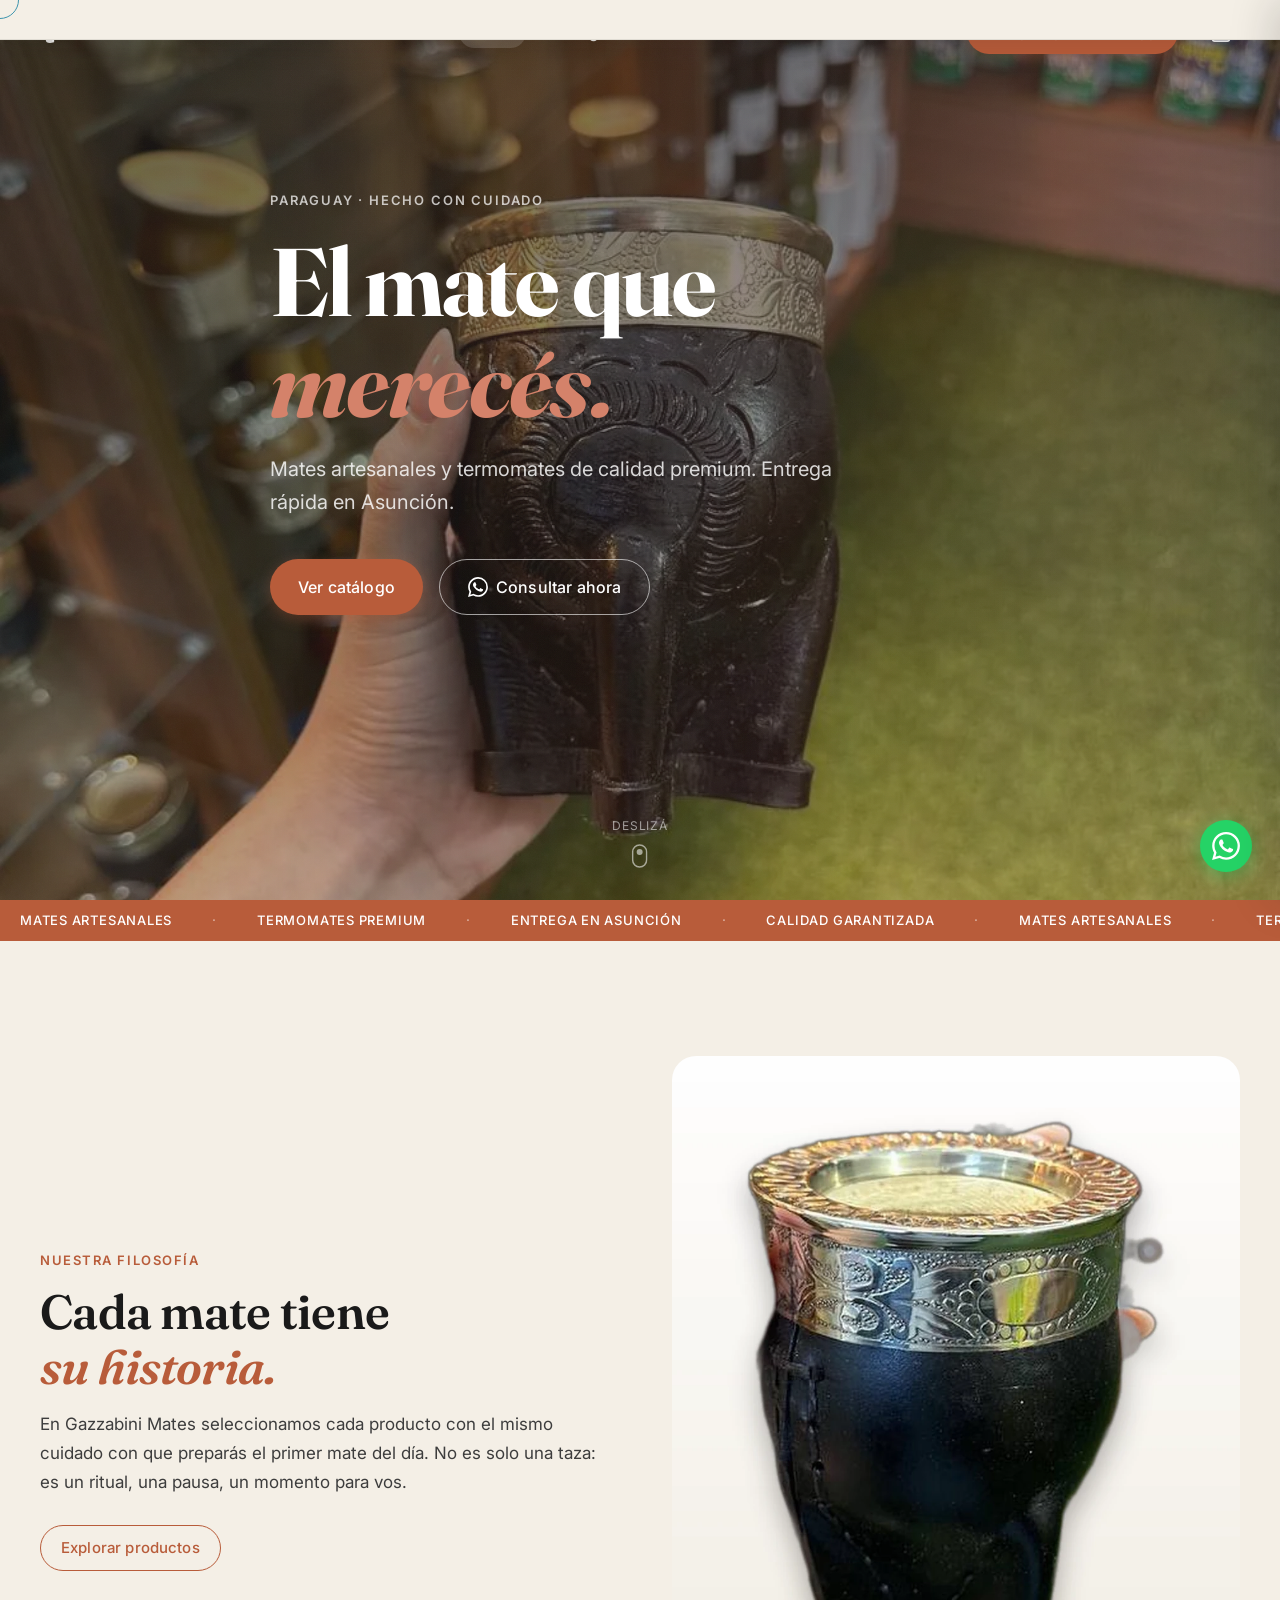
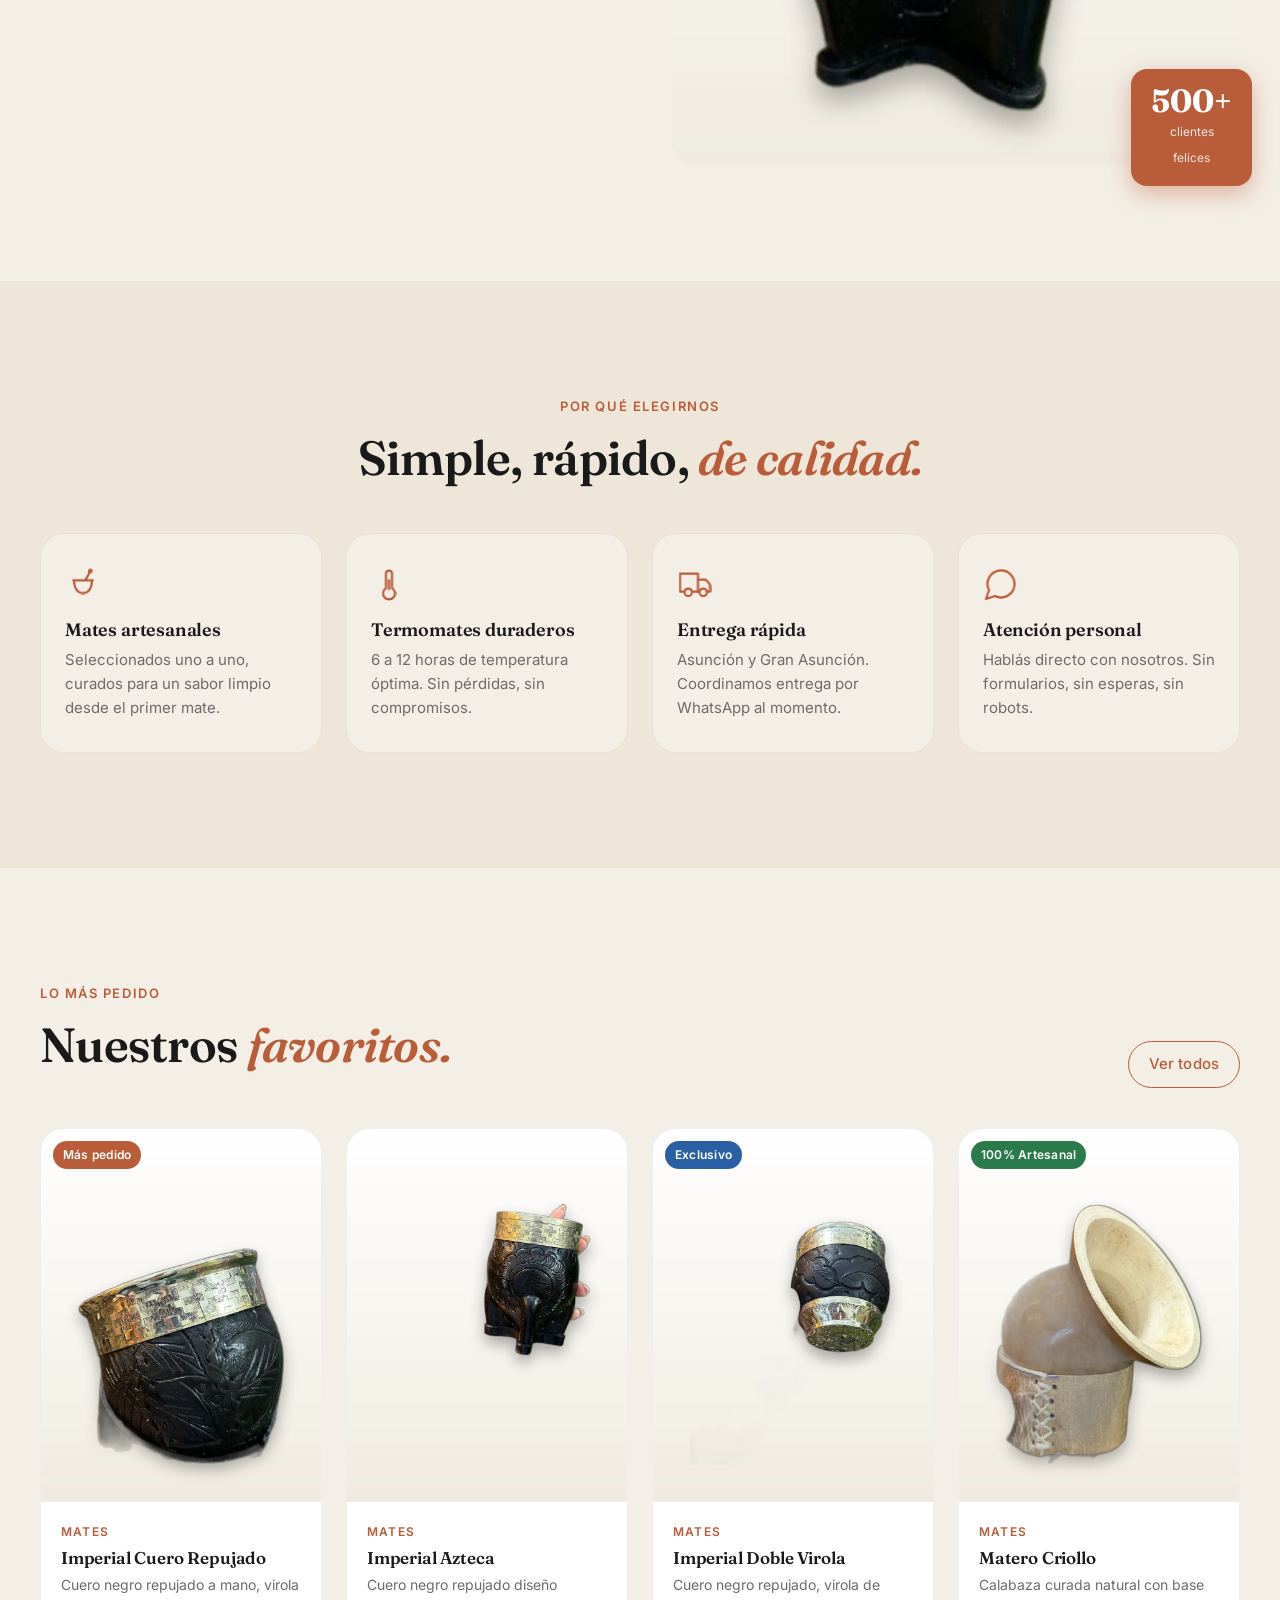
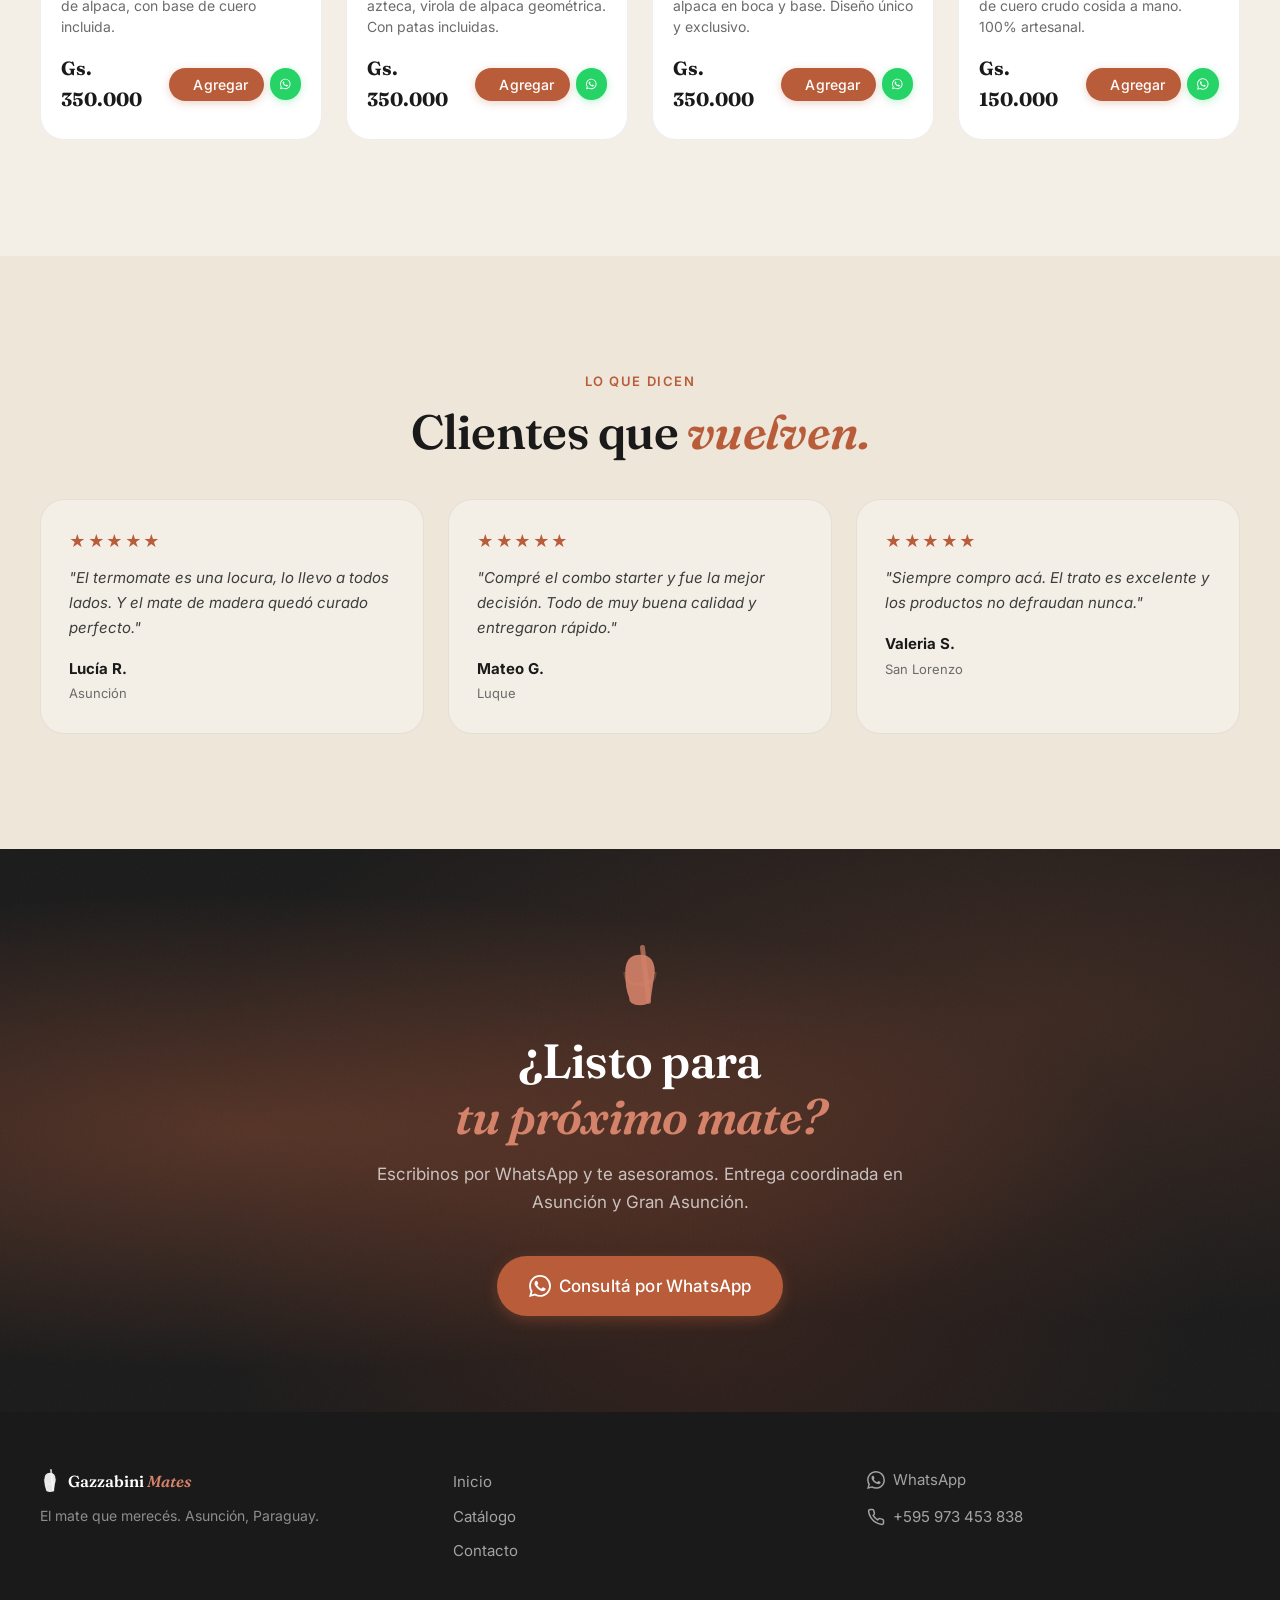
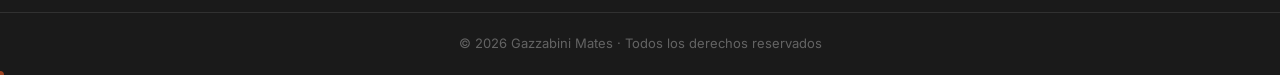
==== index.html @ a16f55c5 "fotos: producto sobre fondo limpio premium (recorte IA + estudio) Reemplaza las 22 fotos de producto" ====
<!DOCTYPE html>
<html lang="es">
<head>
  <meta charset="UTF-8" />
  <meta name="viewport" content="width=device-width, initial-scale=1.0" />
  <meta name="description" content="Gazzabini Mates — Mates artesanales y termomates premium en Paraguay. Comprá por WhatsApp con entrega rápida." />
  <title>Gazzabini Mates — El mate que merecés</title>

  <!-- Open Graph / WhatsApp / Facebook -->
  <meta property="og:type" content="website" />
  <meta property="og:url" content="https://felipegazabini24.github.io/Gazzabini-mate/" />
  <meta property="og:title" content="Gazzabini Mates — El mate que merecés" />
  <meta property="og:description" content="Mates artesanales y termomates premium en Paraguay. Comprá por WhatsApp con entrega rápida en Asunción." />
  <meta property="og:image" content="https://felipegazabini24.github.io/Gazzabini-mate/assets/img/hero.webp" />
  <meta property="og:locale" content="es_PY" />
  <meta property="og:site_name" content="Gazzabini Mates" />
  <!-- Twitter Card -->
  <meta name="twitter:card" content="summary_large_image" />
  <meta name="twitter:title" content="Gazzabini Mates — El mate que merecés" />
  <meta name="twitter:description" content="Mates artesanales y termomates premium en Paraguay." />
  <meta name="twitter:image" content="https://felipegazabini24.github.io/Gazzabini-mate/assets/img/hero.webp" />
  <!-- Canonical -->
  <link rel="canonical" href="https://felipegazabini24.github.io/Gazzabini-mate/" />

  <link rel="preconnect" href="https://fonts.googleapis.com" />
  <link rel="preconnect" href="https://fonts.gstatic.com" crossorigin />
  <link rel="stylesheet" href="https://fonts.googleapis.com/css2?family=Fraunces:ital,opsz,wght@0,9..144,300..700;1,9..144,300..700&family=Inter:wght@300;400;500;600&display=swap" />

  <link rel="preload" as="image" href="assets/img/hero.webp" fetchpriority="high" />
  <link rel="stylesheet" href="styles.css?v=20260605f" />
  <link rel="icon" href="data:image/svg+xml,<svg xmlns='http://www.w3.org/2000/svg' viewBox='0 0 100 100'><rect width='100' height='100' rx='22' fill='%231a1a1a'/><path d='M18 54 Q18 20 50 20 Q82 20 82 54 L76 84 Q76 93 50 93 Q24 93 24 84 Q18 74 18 54 Z' fill='%23b85c3a'/><path d='M18 54 Q18 70 50 70 Q82 70 82 54' fill='none' stroke='%23c97050' stroke-width='4' opacity='.6'/><line x1='55' y1='8' x2='62' y2='86' stroke='%23f4efe6' stroke-width='6' stroke-linecap='round'/></svg>" />

  <script type="application/ld+json">
  {
    "@context": "https://schema.org",
    "@type": "Store",
    "name": "Gazzabini Mates",
    "description": "Mates artesanales y termomates premium en Paraguay. Venta por WhatsApp con entrega en Asunción y Gran Asunción.",
    "url": "https://felipegazabini24.github.io/Gazzabini-mate/",
    "image": "https://felipegazabini24.github.io/Gazzabini-mate/assets/img/hero.webp",
    "telephone": "+595973453838",
    "address": {
      "@type": "PostalAddress",
      "addressLocality": "Asunción",
      "addressCountry": "PY"
    },
    "contactPoint": {
      "@type": "ContactPoint",
      "telephone": "+595973453838",
      "contactType": "customer service",
      "availableLanguage": "Spanish"
    }
  }
  </script>
</head>
<body>

  <!-- Skip link -->
  <a class="skip-link" href="#main">Ir al contenido</a>

  <!-- NAV -->
  <nav class="nav" id="nav" aria-label="Navegación principal">
    <div class="nav-inner container">
      <a class="nav-logo" href="index.html" aria-label="Inicio Gazzabini Mates">
        <svg class="nav-logo-icon" width="18" height="22" viewBox="0 0 20 26" xmlns="http://www.w3.org/2000/svg" aria-hidden="true"><path d="M4 11 Q4 4 10 4 Q16 4 16 11 L14.5 21 Q14.5 24.5 10 24.5 Q5.5 24.5 5.5 21 Q4 18 4 11 Z" fill="currentColor" opacity=".9"/><path d="M4 11 Q4 16 10 16 Q16 16 16 11" fill="none" stroke="currentColor" stroke-width="1.5" opacity=".3"/><line x1="11" y1="1" x2="13.5" y2="23" stroke="currentColor" stroke-width="2" stroke-linecap="round" opacity=".7"/></svg>
        <span class="nav-logo-text">Gazzabini <em>Mates</em></span>
      </a>
      <ul class="nav-links" role="list">
        <li><a href="index.html" class="nav-link is-active">Inicio</a></li>
        <li><a href="catalogo.html" class="nav-link">Catálogo</a></li>
        <li><a href="contacto.html" class="nav-link">Contacto</a></li>
      </ul>
      <a class="btn btn-primary nav-cta" href="https://wa.me/595973453838?text=Hola%21+Vi+la+web+de+Gazzabini+Mates+y+me+interesa+%F0%9F%A7%89" target="_blank" rel="noopener">
        Comprar por WhatsApp
      </a>
      <button class="nav-cart" id="nav-cart" aria-label="Ver carrito (0 items)">
        <svg width="22" height="22" viewBox="0 0 24 24" fill="none" stroke="currentColor" stroke-width="2" aria-hidden="true"><path d="M6 2L3 6v14a2 2 0 002 2h14a2 2 0 002-2V6l-3-4z"/><line x1="3" y1="6" x2="21" y2="6"/><path d="M16 10a4 4 0 01-8 0"/></svg>
        <span class="nav-cart-badge" aria-hidden="true"></span>
      </button>
      <button class="nav-burger" aria-label="Menú" aria-expanded="false" aria-controls="nav-mobile">
        <span></span><span></span><span></span>
      </button>
    </div>
    <div class="nav-mobile" id="nav-mobile" aria-hidden="true">
      <ul role="list">
        <li><a href="index.html">Inicio</a></li>
        <li><a href="catalogo.html">Catálogo</a></li>
        <li><a href="https://wa.me/595973453838?text=Hola%21+Vi+la+web+de+Gazzabini+Mates" target="_blank" rel="noopener" class="btn btn-primary">Comprar por WhatsApp</a></li>
        <li><a href="contacto.html">Contacto</a></li>
      </ul>
    </div>
  </nav>

  <main id="main">

    <!-- HERO -->
    <section class="hero" aria-label="Bienvenida">
      <div class="hero-bg">
        <img src="assets/img/hero.webp" alt="Mate artesanal Gazzabini" fetchpriority="high" loading="eager" onerror="this.style.display='none'" />
        <div class="hero-bg-fill"></div>
      </div>
      <div class="hero-grain"></div>
      <div class="hero-mesh"></div>
      <div class="hero-inner container">
        <p class="hero-kicker reveal">Paraguay · Hecho con cuidado</p>
        <h1 class="hero-title" data-split="words">
          El mate que<br /><em>merecés.</em>
        </h1>
        <p class="hero-sub reveal">Mates artesanales y termomates de calidad premium. Entrega rápida en Asunción.</p>
        <div class="hero-actions reveal">
          <a class="btn btn-primary btn-lg" href="catalogo.html">Ver catálogo</a>
          <a class="btn btn-ghost btn-lg" href="https://wa.me/595973453838?text=Hola%21+Vi+la+web+de+Gazzabini+Mates+y+me+interesa+%F0%9F%A7%89" target="_blank" rel="noopener">
            <svg width="20" height="20" viewBox="0 0 24 24" fill="currentColor" aria-hidden="true"><path d="M17.472 14.382c-.297-.149-1.758-.867-2.03-.967-.273-.099-.471-.148-.67.15-.197.297-.767.966-.94 1.164-.173.199-.347.223-.644.075-.297-.15-1.255-.463-2.39-1.475-.883-.788-1.48-1.761-1.653-2.059-.173-.297-.018-.458.13-.606.134-.133.298-.347.446-.52.149-.174.198-.298.298-.497.099-.198.05-.371-.025-.52-.075-.149-.669-1.612-.916-2.207-.242-.579-.487-.5-.669-.51-.173-.008-.371-.01-.57-.01-.198 0-.52.074-.792.372-.272.297-1.04 1.016-1.04 2.479 0 1.462 1.065 2.875 1.213 3.074.149.198 2.096 3.2 5.077 4.487.709.306 1.262.489 1.694.625.712.227 1.36.195 1.871.118.571-.085 1.758-.719 2.006-1.413.248-.694.248-1.289.173-1.413-.074-.124-.272-.198-.57-.347m-5.421 7.403h-.004a9.87 9.87 0 01-5.031-1.378l-.361-.214-3.741.982.998-3.648-.235-.374a9.86 9.86 0 01-1.51-5.26c.001-5.45 4.436-9.884 9.888-9.884 2.64 0 5.122 1.03 6.988 2.898a9.825 9.825 0 012.893 6.994c-.003 5.45-4.437 9.884-9.885 9.884m8.413-18.297A11.815 11.815 0 0012.05 0C5.495 0 .16 5.335.157 11.892c0 2.096.547 4.142 1.588 5.945L.057 24l6.305-1.654a11.882 11.882 0 005.683 1.448h.005c6.554 0 11.89-5.335 11.893-11.893a11.821 11.821 0 00-3.48-8.413Z"/></svg>
            Consultar ahora
          </a>
        </div>
      </div>
      <div class="hero-scroll-hint" aria-hidden="true">
        <span>Deslizá</span>
        <svg width="16" height="24" viewBox="0 0 16 24" fill="none"><rect x="1" y="1" width="14" height="22" rx="7" stroke="currentColor" stroke-width="1.5"/><circle class="scroll-dot" cx="8" cy="8" r="3" fill="currentColor"/></svg>
      </div>
    </section>

    <!-- MARQUEE -->
    <div class="marquee-strip" aria-hidden="true">
      <div class="marquee-track">
        <span>Mates artesanales</span><span class="dot-sep">·</span>
        <span>Termomates premium</span><span class="dot-sep">·</span>
        <span>Entrega en Asunción</span><span class="dot-sep">·</span>
        <span>Calidad garantizada</span><span class="dot-sep">·</span>
        <span>Mates artesanales</span><span class="dot-sep">·</span>
        <span>Termomates premium</span><span class="dot-sep">·</span>
        <span>Entrega en Asunción</span><span class="dot-sep">·</span>
        <span>Calidad garantizada</span><span class="dot-sep">·</span>
        <span>Mates artesanales</span><span class="dot-sep">·</span>
        <span>Termomates premium</span><span class="dot-sep">·</span>
        <span>Entrega en Asunción</span><span class="dot-sep">·</span>
        <span>Calidad garantizada</span><span class="dot-sep">·</span>
      </div>
    </div>

    <!-- INTRO -->
    <section class="section-intro container reveal-section">
      <div class="intro-grid">
        <div class="intro-text">
          <p class="section-eyebrow reveal">Nuestra filosofía</p>
          <h2 class="section-title reveal">Cada mate tiene<br /><em>su historia.</em></h2>
          <p class="section-body reveal">En Gazzabini Mates seleccionamos cada producto con el mismo cuidado con que preparás el primer mate del día. No es solo una taza: es un ritual, una pausa, un momento para vos.</p>
          <a class="btn btn-outline reveal" href="catalogo.html">Explorar productos</a>
        </div>
        <div class="intro-visual reveal">
          <div class="intro-img-wrap">
            <img src="assets/img/mate-2.webp?v=p1" alt="Mate calabaza artesanal" loading="lazy" decoding="async" onerror="this.parentElement.classList.add('img-placeholder')" />
          </div>
          <div class="intro-badge">
            <span class="badge-num" data-count-to="500">500+</span>
            <span class="badge-label">clientes<br/>felices</span>
          </div>
        </div>
      </div>
    </section>

    <!-- FEATURES -->
    <section class="section-features" aria-label="Por qué elegirnos">
      <div class="container">
        <p class="section-eyebrow text-center reveal">Por qué elegirnos</p>
        <h2 class="section-title text-center reveal">Simple, rápido, <em>de calidad.</em></h2>
        <div class="features-grid" data-features>
          <div class="feature-card reveal" data-tilt>
            <span class="feature-icon"><svg viewBox="0 0 24 24" fill="none" stroke="currentColor" stroke-width="1.5" stroke-linecap="round" stroke-linejoin="round" aria-hidden="true"><path d="M5.5 9.5h13"/><path d="M6 9.5c0 4.5 1.8 8.5 6 8.5s6-4 6-8.5"/><path d="M13.5 9.5 16.6 4"/><circle cx="16.9" cy="3.4" r=".9"/></svg></span>
            <h3>Mates artesanales</h3>
            <p>Seleccionados uno a uno, curados para un sabor limpio desde el primer mate.</p>
          </div>
          <div class="feature-card reveal" data-tilt>
            <span class="feature-icon"><svg viewBox="0 0 24 24" fill="none" stroke="currentColor" stroke-width="1.5" stroke-linecap="round" stroke-linejoin="round" aria-hidden="true"><path d="M14 14.76V5a2 2 0 1 0-4 0v9.76a4 4 0 1 0 4 0z"/><path d="M12 9.5v6"/></svg></span>
            <h3>Termomates duraderos</h3>
            <p>6 a 12 horas de temperatura óptima. Sin pérdidas, sin compromisos.</p>
          </div>
          <div class="feature-card reveal" data-tilt>
            <span class="feature-icon"><svg viewBox="0 0 24 24" fill="none" stroke="currentColor" stroke-width="1.5" stroke-linecap="round" stroke-linejoin="round" aria-hidden="true"><path d="M10 17h4V5H2v12h3"/><path d="M20 17h2v-3.34a4 4 0 0 0-1.17-2.83L19 9h-5"/><path d="M14 17h1"/><circle cx="7.5" cy="17.5" r="2.5"/><circle cx="17.5" cy="17.5" r="2.5"/></svg></span>
            <h3>Entrega rápida</h3>
            <p>Asunción y Gran Asunción. Coordinamos entrega por WhatsApp al momento.</p>
          </div>
          <div class="feature-card reveal" data-tilt>
            <span class="feature-icon"><svg viewBox="0 0 24 24" fill="none" stroke="currentColor" stroke-width="1.5" stroke-linecap="round" stroke-linejoin="round" aria-hidden="true"><path d="M7.9 20A9 9 0 1 0 4 16.1L2 22Z"/></svg></span>
            <h3>Atención personal</h3>
            <p>Hablás directo con nosotros. Sin formularios, sin esperas, sin robots.</p>
          </div>
        </div>
      </div>
    </section>

    <!-- PRODUCTOS DESTACADOS -->
    <section class="section-products container" aria-label="Productos destacados">
      <div class="products-header">
        <div>
          <p class="section-eyebrow reveal">Lo más pedido</p>
          <h2 class="section-title reveal">Nuestros <em>favoritos.</em></h2>
        </div>
        <a class="btn btn-outline reveal" href="catalogo.html">Ver todos</a>
      </div>
      <div class="products-grid" data-products-home>
        <article class="product-card reveal" data-tilt>
          <div class="product-img-wrap">
            <img src="assets/img/mate-3.webp?v=p1" alt="Imperial Cuero Repujado" loading="lazy" decoding="async" onerror="this.parentElement.classList.add('img-placeholder')" />
            <span class="product-badge">Más pedido</span>
          </div>
          <div class="product-info">
            <span class="product-cat">Mates</span>
            <h3>Imperial Cuero Repujado</h3>
            <p>Cuero negro repujado a mano, virola de alpaca, con base de cuero incluida.</p>
            <div class="product-foot">
              <strong class="product-price">Gs. 350.000</strong>
              <a class="btn btn-whatsapp" href="https://wa.me/595973453838?text=%C2%A1Hola+Gazzabini+Mates%21+%F0%9F%A7%89+Me+encant%C3%B3+el+Imperial+Cuero+Repujado+que+vi+en+la+web.+%C2%BFEst%C3%A1+disponible%3F+Quiero+coordinar+mi+pedido+%F0%9F%98%8A" target="_blank" rel="noopener" aria-label="Comprar Imperial Cuero Repujado por WhatsApp">
                <svg width="16" height="16" viewBox="0 0 24 24" fill="currentColor" aria-hidden="true"><path d="M17.472 14.382c-.297-.149-1.758-.867-2.03-.967-.273-.099-.471-.148-.67.15-.197.297-.767.966-.94 1.164-.173.199-.347.223-.644.075-.297-.15-1.255-.463-2.39-1.475-.883-.788-1.48-1.761-1.653-2.059-.173-.297-.018-.458.13-.606.134-.133.298-.347.446-.52.149-.174.198-.298.298-.497.099-.198.05-.371-.025-.52-.075-.149-.669-1.612-.916-2.207-.242-.579-.487-.5-.669-.51-.173-.008-.371-.01-.57-.01-.198 0-.52.074-.792.372-.272.297-1.04 1.016-1.04 2.479 0 1.462 1.065 2.875 1.213 3.074.149.198 2.096 3.2 5.077 4.487.709.306 1.262.489 1.694.625.712.227 1.36.195 1.871.118.571-.085 1.758-.719 2.006-1.413.248-.694.248-1.289.173-1.413-.074-.124-.272-.198-.57-.347m-5.421 7.403h-.004a9.87 9.87 0 01-5.031-1.378l-.361-.214-3.741.982.998-3.648-.235-.374a9.86 9.86 0 01-1.51-5.26c.001-5.45 4.436-9.884 9.888-9.884 2.64 0 5.122 1.03 6.988 2.898a9.825 9.825 0 012.893 6.994c-.003 5.45-4.437 9.884-9.885 9.884m8.413-18.297A11.815 11.815 0 0012.05 0C5.495 0 .16 5.335.157 11.892c0 2.096.547 4.142 1.588 5.945L.057 24l6.305-1.654a11.882 11.882 0 005.683 1.448h.005c6.554 0 11.89-5.335 11.893-11.893a11.821 11.821 0 00-3.48-8.413Z"/></svg>
                Pedir
              </a>
            </div>
          </div>
        </article>
        <article class="product-card reveal" data-tilt>
          <div class="product-img-wrap">
            <img src="assets/img/photo_1_2026-05-29_23-48-17.webp?v=p1" alt="Imperial Azteca" loading="lazy" decoding="async" onerror="this.parentElement.classList.add('img-placeholder')" />
          </div>
          <div class="product-info">
            <span class="product-cat">Mates</span>
            <h3>Imperial Azteca</h3>
            <p>Cuero negro repujado diseño azteca, virola de alpaca geométrica. Con patas incluidas.</p>
            <div class="product-foot">
              <strong class="product-price">Gs. 350.000</strong>
              <a class="btn btn-whatsapp" href="https://wa.me/595973453838?text=%C2%A1Hola+Gazzabini+Mates%21+%F0%9F%A7%89+Me+encant%C3%B3+el+Imperial+Azteca+que+vi+en+la+web.+%C2%BFEst%C3%A1+disponible%3F+Quiero+coordinar+mi+pedido+%F0%9F%98%8A" target="_blank" rel="noopener" aria-label="Comprar Imperial Azteca por WhatsApp">
                <svg width="16" height="16" viewBox="0 0 24 24" fill="currentColor" aria-hidden="true"><path d="M17.472 14.382c-.297-.149-1.758-.867-2.03-.967-.273-.099-.471-.148-.67.15-.197.297-.767.966-.94 1.164-.173.199-.347.223-.644.075-.297-.15-1.255-.463-2.39-1.475-.883-.788-1.48-1.761-1.653-2.059-.173-.297-.018-.458.13-.606.134-.133.298-.347.446-.52.149-.174.198-.298.298-.497.099-.198.05-.371-.025-.52-.075-.149-.669-1.612-.916-2.207-.242-.579-.487-.5-.669-.51-.173-.008-.371-.01-.57-.01-.198 0-.52.074-.792.372-.272.297-1.04 1.016-1.04 2.479 0 1.462 1.065 2.875 1.213 3.074.149.198 2.096 3.2 5.077 4.487.709.306 1.262.489 1.694.625.712.227 1.36.195 1.871.118.571-.085 1.758-.719 2.006-1.413.248-.694.248-1.289.173-1.413-.074-.124-.272-.198-.57-.347m-5.421 7.403h-.004a9.87 9.87 0 01-5.031-1.378l-.361-.214-3.741.982.998-3.648-.235-.374a9.86 9.86 0 01-1.51-5.26c.001-5.45 4.436-9.884 9.888-9.884 2.64 0 5.122 1.03 6.988 2.898a9.825 9.825 0 012.893 6.994c-.003 5.45-4.437 9.884-9.885 9.884m8.413-18.297A11.815 11.815 0 0012.05 0C5.495 0 .16 5.335.157 11.892c0 2.096.547 4.142 1.588 5.945L.057 24l6.305-1.654a11.882 11.882 0 005.683 1.448h.005c6.554 0 11.89-5.335 11.893-11.893a11.821 11.821 0 00-3.48-8.413Z"/></svg>
                Pedir
              </a>
            </div>
          </div>
        </article>
        <article class="product-card reveal" data-tilt>
          <div class="product-img-wrap">
            <img src="assets/img/photo_16_2026-05-29_23-48-17.webp?v=p1" alt="Imperial Doble Virola" loading="lazy" decoding="async" onerror="this.parentElement.classList.add('img-placeholder')" />
            <span class="product-badge product-badge--blue">Exclusivo</span>
          </div>
          <div class="product-info">
            <span class="product-cat">Mates</span>
            <h3>Imperial Doble Virola</h3>
            <p>Cuero negro repujado, virola de alpaca en boca y base. Diseño único y exclusivo.</p>
            <div class="product-foot">
              <strong class="product-price">Gs. 350.000</strong>
              <a class="btn btn-whatsapp" href="https://wa.me/595973453838?text=%C2%A1Hola+Gazzabini+Mates%21+%F0%9F%A7%89+Me+encant%C3%B3+el+Imperial+Doble+Virola+que+vi+en+la+web.+%C2%BFEst%C3%A1+disponible%3F+Quiero+coordinar+mi+pedido+%F0%9F%98%8A" target="_blank" rel="noopener" aria-label="Comprar Imperial Doble Virola por WhatsApp">
                <svg width="16" height="16" viewBox="0 0 24 24" fill="currentColor" aria-hidden="true"><path d="M17.472 14.382c-.297-.149-1.758-.867-2.03-.967-.273-.099-.471-.148-.67.15-.197.297-.767.966-.94 1.164-.173.199-.347.223-.644.075-.297-.15-1.255-.463-2.39-1.475-.883-.788-1.48-1.761-1.653-2.059-.173-.297-.018-.458.13-.606.134-.133.298-.347.446-.52.149-.174.198-.298.298-.497.099-.198.05-.371-.025-.52-.075-.149-.669-1.612-.916-2.207-.242-.579-.487-.5-.669-.51-.173-.008-.371-.01-.57-.01-.198 0-.52.074-.792.372-.272.297-1.04 1.016-1.04 2.479 0 1.462 1.065 2.875 1.213 3.074.149.198 2.096 3.2 5.077 4.487.709.306 1.262.489 1.694.625.712.227 1.36.195 1.871.118.571-.085 1.758-.719 2.006-1.413.248-.694.248-1.289.173-1.413-.074-.124-.272-.198-.57-.347m-5.421 7.403h-.004a9.87 9.87 0 01-5.031-1.378l-.361-.214-3.741.982.998-3.648-.235-.374a9.86 9.86 0 01-1.51-5.26c.001-5.45 4.436-9.884 9.888-9.884 2.64 0 5.122 1.03 6.988 2.898a9.825 9.825 0 012.893 6.994c-.003 5.45-4.437 9.884-9.885 9.884m8.413-18.297A11.815 11.815 0 0012.05 0C5.495 0 .16 5.335.157 11.892c0 2.096.547 4.142 1.588 5.945L.057 24l6.305-1.654a11.882 11.882 0 005.683 1.448h.005c6.554 0 11.89-5.335 11.893-11.893a11.821 11.821 0 00-3.48-8.413Z"/></svg>
                Pedir
              </a>
            </div>
          </div>
        </article>
        <article class="product-card reveal" data-tilt>
          <div class="product-img-wrap">
            <img src="assets/img/photo_27_2026-05-29_23-48-17.webp?v=p1" alt="Matero Criollo" loading="lazy" decoding="async" onerror="this.parentElement.classList.add('img-placeholder')" />
            <span class="product-badge product-badge--green">100% Artesanal</span>
          </div>
          <div class="product-info">
            <span class="product-cat">Mates</span>
            <h3>Matero Criollo</h3>
            <p>Calabaza curada natural con base de cuero crudo cosida a mano. 100% artesanal.</p>
            <div class="product-foot">
              <strong class="product-price">Gs. 150.000</strong>
              <a class="btn btn-whatsapp" href="https://wa.me/595973453838?text=%C2%A1Hola+Gazzabini+Mates%21+%F0%9F%A7%89+Me+encant%C3%B3+el+Matero+Criollo+que+vi+en+la+web.+%C2%BFEst%C3%A1+disponible%3F+Quiero+coordinar+mi+pedido+%F0%9F%98%8A" target="_blank" rel="noopener" aria-label="Comprar Matero Criollo por WhatsApp">
                <svg width="16" height="16" viewBox="0 0 24 24" fill="currentColor" aria-hidden="true"><path d="M17.472 14.382c-.297-.149-1.758-.867-2.03-.967-.273-.099-.471-.148-.67.15-.197.297-.767.966-.94 1.164-.173.199-.347.223-.644.075-.297-.15-1.255-.463-2.39-1.475-.883-.788-1.48-1.761-1.653-2.059-.173-.297-.018-.458.13-.606.134-.133.298-.347.446-.52.149-.174.198-.298.298-.497.099-.198.05-.371-.025-.52-.075-.149-.669-1.612-.916-2.207-.242-.579-.487-.5-.669-.51-.173-.008-.371-.01-.57-.01-.198 0-.52.074-.792.372-.272.297-1.04 1.016-1.04 2.479 0 1.462 1.065 2.875 1.213 3.074.149.198 2.096 3.2 5.077 4.487.709.306 1.262.489 1.694.625.712.227 1.36.195 1.871.118.571-.085 1.758-.719 2.006-1.413.248-.694.248-1.289.173-1.413-.074-.124-.272-.198-.57-.347m-5.421 7.403h-.004a9.87 9.87 0 01-5.031-1.378l-.361-.214-3.741.982.998-3.648-.235-.374a9.86 9.86 0 01-1.51-5.26c.001-5.45 4.436-9.884 9.888-9.884 2.64 0 5.122 1.03 6.988 2.898a9.825 9.825 0 012.893 6.994c-.003 5.45-4.437 9.884-9.885 9.884m8.413-18.297A11.815 11.815 0 0012.05 0C5.495 0 .16 5.335.157 11.892c0 2.096.547 4.142 1.588 5.945L.057 24l6.305-1.654a11.882 11.882 0 005.683 1.448h.005c6.554 0 11.89-5.335 11.893-11.893a11.821 11.821 0 00-3.48-8.413Z"/></svg>
                Pedir
              </a>
            </div>
          </div>
        </article>
      </div>
    </section>

    <!-- TESTIMONIOS -->
    <section class="section-testimonials" aria-label="Testimonios">
      <div class="container">
        <p class="section-eyebrow text-center reveal">Lo que dicen</p>
        <h2 class="section-title text-center reveal">Clientes que <em>vuelven.</em></h2>
        <div class="testimonials-grid">
          <blockquote class="testimonial-card reveal" data-tilt>
            <div class="stars" aria-label="5 estrellas">★★★★★</div>
            <p>"El termomate es una locura, lo llevo a todos lados. Y el mate de madera quedó curado perfecto."</p>
            <footer>
              <strong>Lucía R.</strong>
              <span>Asunción</span>
            </footer>
          </blockquote>
          <blockquote class="testimonial-card reveal" data-tilt>
            <div class="stars" aria-label="5 estrellas">★★★★★</div>
            <p>"Compré el combo starter y fue la mejor decisión. Todo de muy buena calidad y entregaron rápido."</p>
            <footer>
              <strong>Mateo G.</strong>
              <span>Luque</span>
            </footer>
          </blockquote>
          <blockquote class="testimonial-card reveal" data-tilt>
            <div class="stars" aria-label="5 estrellas">★★★★★</div>
            <p>"Siempre compro acá. El trato es excelente y los productos no defraudan nunca."</p>
            <footer>
              <strong>Valeria S.</strong>
              <span>San Lorenzo</span>
            </footer>
          </blockquote>
        </div>
      </div>
    </section>

    <!-- CTA FINAL -->
    <section class="section-cta" aria-label="Llamado a la acción">
      <div class="cta-mesh"></div>
      <div class="cta-grain"></div>
      <div class="container cta-inner">
        <span class="cta-glyph" aria-hidden="true"><svg width="52" height="64" viewBox="0 0 20 26" xmlns="http://www.w3.org/2000/svg"><path d="M4 11 Q4 4 10 4 Q16 4 16 11 L14.5 21 Q14.5 24.5 10 24.5 Q5.5 24.5 5.5 21 Q4 18 4 11 Z" fill="currentColor" opacity=".9"/><path d="M4 11 Q4 16 10 16 Q16 16 16 11" fill="none" stroke="currentColor" stroke-width="1.5" opacity=".3"/><line x1="11" y1="1" x2="13.5" y2="23" stroke="currentColor" stroke-width="2" stroke-linecap="round" opacity=".7"/></svg></span>
        <h2 class="cta-title reveal">¿Listo para<br /><em>tu próximo mate?</em></h2>
        <p class="cta-sub reveal">Escribinos por WhatsApp y te asesoramos. Entrega coordinada en Asunción y Gran Asunción.</p>
        <a class="btn btn-primary btn-xl reveal" href="https://wa.me/595973453838?text=Hola%21+Vi+la+web+de+Gazzabini+Mates+y+me+interesa+un+producto+%F0%9F%A7%89" target="_blank" rel="noopener">
          <svg width="22" height="22" viewBox="0 0 24 24" fill="currentColor" aria-hidden="true"><path d="M17.472 14.382c-.297-.149-1.758-.867-2.03-.967-.273-.099-.471-.148-.67.15-.197.297-.767.966-.94 1.164-.173.199-.347.223-.644.075-.297-.15-1.255-.463-2.39-1.475-.883-.788-1.48-1.761-1.653-2.059-.173-.297-.018-.458.13-.606.134-.133.298-.347.446-.52.149-.174.198-.298.298-.497.099-.198.05-.371-.025-.52-.075-.149-.669-1.612-.916-2.207-.242-.579-.487-.5-.669-.51-.173-.008-.371-.01-.57-.01-.198 0-.52.074-.792.372-.272.297-1.04 1.016-1.04 2.479 0 1.462 1.065 2.875 1.213 3.074.149.198 2.096 3.2 5.077 4.487.709.306 1.262.489 1.694.625.712.227 1.36.195 1.871.118.571-.085 1.758-.719 2.006-1.413.248-.694.248-1.289.173-1.413-.074-.124-.272-.198-.57-.347m-5.421 7.403h-.004a9.87 9.87 0 01-5.031-1.378l-.361-.214-3.741.982.998-3.648-.235-.374a9.86 9.86 0 01-1.51-5.26c.001-5.45 4.436-9.884 9.888-9.884 2.64 0 5.122 1.03 6.988 2.898a9.825 9.825 0 012.893 6.994c-.003 5.45-4.437 9.884-9.885 9.884m8.413-18.297A11.815 11.815 0 0012.05 0C5.495 0 .16 5.335.157 11.892c0 2.096.547 4.142 1.588 5.945L.057 24l6.305-1.654a11.882 11.882 0 005.683 1.448h.005c6.554 0 11.89-5.335 11.893-11.893a11.821 11.821 0 00-3.48-8.413Z"/></svg>
          Consultá por WhatsApp
        </a>
      </div>
    </section>

  </main>

  <!-- FOOTER -->
  <footer class="footer" role="contentinfo">
    <div class="container footer-inner">
      <div class="footer-brand">
        <a class="nav-logo" href="index.html" aria-label="Inicio">
          <svg class="nav-logo-icon" width="18" height="22" viewBox="0 0 20 26" xmlns="http://www.w3.org/2000/svg" aria-hidden="true"><path d="M4 11 Q4 4 10 4 Q16 4 16 11 L14.5 21 Q14.5 24.5 10 24.5 Q5.5 24.5 5.5 21 Q4 18 4 11 Z" fill="currentColor" opacity=".9"/><path d="M4 11 Q4 16 10 16 Q16 16 16 11" fill="none" stroke="currentColor" stroke-width="1.5" opacity=".3"/><line x1="11" y1="1" x2="13.5" y2="23" stroke="currentColor" stroke-width="2" stroke-linecap="round" opacity=".7"/></svg>
          <span>Gazzabini <em>Mates</em></span>
        </a>
        <p>El mate que merecés. Asunción, Paraguay.</p>
      </div>
      <nav class="footer-nav" aria-label="Navegación del pie de página">
        <ul role="list">
          <li><a href="index.html">Inicio</a></li>
          <li><a href="catalogo.html">Catálogo</a></li>
          <li><a href="contacto.html">Contacto</a></li>
        </ul>
      </nav>
      <div class="footer-contact">
        <a href="https://wa.me/595973453838" target="_blank" rel="noopener" class="footer-contact-link">
          <svg width="18" height="18" viewBox="0 0 24 24" fill="currentColor" aria-hidden="true"><path d="M17.472 14.382c-.297-.149-1.758-.867-2.03-.967-.273-.099-.471-.148-.67.15-.197.297-.767.966-.94 1.164-.173.199-.347.223-.644.075-.297-.15-1.255-.463-2.39-1.475-.883-.788-1.48-1.761-1.653-2.059-.173-.297-.018-.458.13-.606.134-.133.298-.347.446-.52.149-.174.198-.298.298-.497.099-.198.05-.371-.025-.52-.075-.149-.669-1.612-.916-2.207-.242-.579-.487-.5-.669-.51-.173-.008-.371-.01-.57-.01-.198 0-.52.074-.792.372-.272.297-1.04 1.016-1.04 2.479 0 1.462 1.065 2.875 1.213 3.074.149.198 2.096 3.2 5.077 4.487.709.306 1.262.489 1.694.625.712.227 1.36.195 1.871.118.571-.085 1.758-.719 2.006-1.413.248-.694.248-1.289.173-1.413-.074-.124-.272-.198-.57-.347m-5.421 7.403h-.004a9.87 9.87 0 01-5.031-1.378l-.361-.214-3.741.982.998-3.648-.235-.374a9.86 9.86 0 01-1.51-5.26c.001-5.45 4.436-9.884 9.888-9.884 2.64 0 5.122 1.03 6.988 2.898a9.825 9.825 0 012.893 6.994c-.003 5.45-4.437 9.884-9.885 9.884m8.413-18.297A11.815 11.815 0 0012.05 0C5.495 0 .16 5.335.157 11.892c0 2.096.547 4.142 1.588 5.945L.057 24l6.305-1.654a11.882 11.882 0 005.683 1.448h.005c6.554 0 11.89-5.335 11.893-11.893a11.821 11.821 0 00-3.48-8.413Z"/></svg>
          WhatsApp
        </a>
        <a href="tel:+595973453838" class="footer-contact-link">
          <svg width="18" height="18" viewBox="0 0 24 24" fill="none" stroke="currentColor" stroke-width="2" stroke-linecap="round" stroke-linejoin="round" aria-hidden="true"><path d="M22 16.92v3a2 2 0 0 1-2.18 2 19.79 19.79 0 0 1-8.63-3.07 19.5 19.5 0 0 1-6-6 19.79 19.79 0 0 1-3.07-8.67A2 2 0 0 1 4.11 2h3a2 2 0 0 1 2 1.72c.13.96.36 1.9.7 2.81a2 2 0 0 1-.45 2.11L8.09 9.91a16 16 0 0 0 6 6l1.27-1.27a2 2 0 0 1 2.11-.45c.91.34 1.85.57 2.81.7A2 2 0 0 1 22 16.92Z"/></svg>
          +595 973 453 838
        </a>
      </div>
    </div>
    <div class="footer-bottom">
      <p>© 2026 Gazzabini Mates · Todos los derechos reservados</p>
    </div>
  </footer>

  <!-- WhatsApp Floating Button -->
  <a class="fab-whatsapp" href="https://wa.me/595973453838?text=Hola%21+Vi+la+web+de+Gazzabini+Mates+%F0%9F%A7%89" target="_blank" rel="noopener" aria-label="Contactar por WhatsApp">
    <svg width="28" height="28" viewBox="0 0 24 24" fill="currentColor"><path d="M17.472 14.382c-.297-.149-1.758-.867-2.03-.967-.273-.099-.471-.148-.67.15-.197.297-.767.966-.94 1.164-.173.199-.347.223-.644.075-.297-.15-1.255-.463-2.39-1.475-.883-.788-1.48-1.761-1.653-2.059-.173-.297-.018-.458.13-.606.134-.133.298-.347.446-.52.149-.174.198-.298.298-.497.099-.198.05-.371-.025-.52-.075-.149-.669-1.612-.916-2.207-.242-.579-.487-.5-.669-.51-.173-.008-.371-.01-.57-.01-.198 0-.52.074-.792.372-.272.297-1.04 1.016-1.04 2.479 0 1.462 1.065 2.875 1.213 3.074.149.198 2.096 3.2 5.077 4.487.709.306 1.262.489 1.694.625.712.227 1.36.195 1.871.118.571-.085 1.758-.719 2.006-1.413.248-.694.248-1.289.173-1.413-.074-.124-.272-.198-.57-.347m-5.421 7.403h-.004a9.87 9.87 0 01-5.031-1.378l-.361-.214-3.741.982.998-3.648-.235-.374a9.86 9.86 0 01-1.51-5.26c.001-5.45 4.436-9.884 9.888-9.884 2.64 0 5.122 1.03 6.988 2.898a9.825 9.825 0 012.893 6.994c-.003 5.45-4.437 9.884-9.885 9.884m8.413-18.297A11.815 11.815 0 0012.05 0C5.495 0 .16 5.335.157 11.892c0 2.096.547 4.142 1.588 5.945L.057 24l6.305-1.654a11.882 11.882 0 005.683 1.448h.005c6.554 0 11.89-5.335 11.893-11.893a11.821 11.821 0 00-3.48-8.413Z"/></svg>
  </a>

  <!-- Cursor (desktop only) -->
  <div class="cursor" id="cursor" aria-hidden="true">
    <div class="cursor-dot"></div>
    <div class="cursor-ring"></div>
  </div>

  <script defer src="main.js?v=20260605d"></script>
</body>
</html>
---- styles.css ----
/* ================================================
   GAZZABINI MATES — Editorial Light Cream
   styles.css v20260602b
   ================================================ */

/* ── Reset ── */
*, *::before, *::after { box-sizing: border-box; margin: 0; padding: 0; }

/* ── Tokens ── */
:root {
  --bg:           #f4efe6;
  --bg-dark:      #ede6d9;
  --accent:       #b85c3a;
  --accent-dark:  #9a4b2e;
  --accent-light: #d4826a;
  --ink:          #1a1a1a;
  --ink-2:        #3d3d3d;
  --ink-3:        #6b6b6b;
  --white:        #ffffff;
  --green-wa:     #25d366;
  --green-wa-dk:  #128c7e;

  --font-serif: 'Fraunces', Georgia, serif;
  --font-sans:  'Inter', system-ui, sans-serif;

  --nav-h:    4rem;
  --r-sm:     0.5rem;
  --r-md:     1rem;
  --r-lg:     1.5rem;
  --ease-out: cubic-bezier(0.16, 1, 0.3, 1);
  --ease-io:  cubic-bezier(0.45, 0, 0.55, 1);
}

/* ── View Transitions API ── */
@view-transition { navigation: auto; }

::view-transition-old(root) {
  animation: 260ms var(--ease-io) both vt-out;
}
::view-transition-new(root) {
  animation: 300ms var(--ease-out) 50ms both vt-in;
}
@keyframes vt-out {
  from { opacity: 1; transform: translateY(0); }
  to   { opacity: 0; transform: translateY(-10px); }
}
@keyframes vt-in {
  from { opacity: 0; transform: translateY(16px); }
  to   { opacity: 1; transform: translateY(0); }
}

/* ── Base ── */
html {
  scroll-behavior: smooth;
  -webkit-text-size-adjust: 100%;
  scroll-padding-top: var(--nav-h);
  color-scheme: light;
}
body {
  background: var(--bg);
  color: var(--ink);
  font-family: var(--font-sans);
  font-size: 1rem;
  line-height: 1.65;
  overflow-x: hidden;
  padding-top: var(--nav-h);
  -webkit-font-smoothing: antialiased;
  -moz-osx-font-smoothing: grayscale;
  text-rendering: optimizeLegibility;
  -webkit-tap-highlight-color: transparent;
}
h1, h2, h3, h4 {
  font-family: var(--font-serif);
  font-weight: 600;
  line-height: 1.15;
  color: var(--ink);
}
h1 { font-size: clamp(2.25rem, 5vw + 1rem, 4.5rem); letter-spacing: -0.02em; }
h2 { font-size: clamp(1.75rem, 3vw + 0.75rem, 3rem); letter-spacing: -0.015em; }
h3 { font-size: clamp(1.1rem, 1.5vw + 0.4rem, 1.5rem); letter-spacing: -0.01em; }
em  { font-style: italic; color: var(--accent); }
p   { color: var(--ink-2); }
a   { color: inherit; text-decoration: none; }
img, svg { display: block; max-width: 100%; }
ul  { list-style: none; }

/* ── Skip link ── */
.skip-link {
  position: fixed; top: -100%; left: 1rem;
  padding: 0.5rem 1rem;
  background: var(--accent); color: var(--white);
  border-radius: var(--r-sm);
  font-size: .875rem; font-weight: 600;
  z-index: 9999; transition: top .2s; text-decoration: none;
}
.skip-link:focus { top: .5rem; }

/* ── Container ── */
.container {
  width: 100%;
  max-width: 1280px;
  margin-inline: auto;
  padding-inline: clamp(1rem, 4vw, 2.5rem);
}

/* ── Buttons ── */
.btn {
  display: inline-flex; align-items: center; gap: .5rem;
  padding: .625rem 1.25rem;
  border-radius: 9999px;
  font-family: var(--font-sans); font-size: .9375rem; font-weight: 500;
  letter-spacing: .01em; cursor: pointer; white-space: nowrap;
  border: none; text-decoration: none;
  transition: transform .2s var(--ease-out), box-shadow .2s var(--ease-out),
              background .2s, color .2s, border-color .2s;
}
.btn:hover  { transform: translateY(-2px); }
.btn:active { transform: translateY(0); }

.btn-primary {
  background: var(--accent); color: var(--white);
  box-shadow: 0 4px 14px rgba(184,92,58,.35);
}
.btn-primary:hover {
  background: var(--accent-dark);
  box-shadow: 0 6px 22px rgba(184,92,58,.45);
}
.btn-ghost {
  background: transparent; color: var(--white);
  border: 1.5px solid rgba(255,255,255,.6);
}
.btn-ghost:hover { background: rgba(255,255,255,.12); border-color: var(--white); }
.btn-outline {
  background: transparent; color: var(--accent);
  border: 1.5px solid var(--accent);
}
.btn-outline:hover { background: var(--accent); color: var(--white); }
.btn-whatsapp {
  background: var(--green-wa); color: var(--white);
  padding: .5rem 1rem; font-size: .875rem;
  box-shadow: 0 2px 8px rgba(37,211,102,.28);
}
.btn-whatsapp:hover {
  background: var(--green-wa-dk);
  box-shadow: 0 4px 16px rgba(37,211,102,.4);
}
.btn-lg { padding: .875rem 1.75rem; font-size: 1rem; }
.btn-xl { padding: 1rem 2rem;      font-size: 1.0625rem; }

/* ── Section helpers ── */
.section-eyebrow {
  font-size: .8125rem; font-weight: 600;
  letter-spacing: .12em; text-transform: uppercase;
  color: var(--accent); margin-bottom: .75rem;
}
.section-title  { margin-bottom: 1rem; }
.section-body   {
  font-size: 1.0625rem; line-height: 1.7;
  color: var(--ink-2); max-width: 52ch; margin-bottom: 1.75rem;
}
.text-center { text-align: center; }
.text-center .section-body { margin-inline: auto; }

/* ── Reveal animations ── */
.reveal {
  opacity: 0;
  transform: translateY(28px);
  transition: opacity .7s var(--ease-out), transform .7s var(--ease-out);
}
.reveal.is-visible { opacity: 1; transform: translateY(0); }
.reveal:nth-child(2) { transition-delay: .08s; }
.reveal:nth-child(3) { transition-delay: .16s; }
.reveal:nth-child(4) { transition-delay: .24s; }
.reveal:nth-child(5) { transition-delay: .32s; }

/* ── NAV ── */
.nav {
  position: fixed; top: 0; left: 0; right: 0; width: 100%;
  z-index: 1000; height: var(--nav-h);
  background: transparent;
  transition: background .35s var(--ease-out), box-shadow .35s, backdrop-filter .35s;
}
.nav.is-solid {
  background: rgba(244,239,230,.97);
  backdrop-filter: blur(16px);
  -webkit-backdrop-filter: blur(16px);
  box-shadow: 0 1px 0 rgba(26,26,26,.09);
}
.nav-inner {
  display: flex; align-items: center; gap: 1.5rem; height: 100%;
}

/* Logo y links: blancos sobre hero, oscuros cuando sólido */
.nav-logo {
  display: flex; align-items: center; gap: .5rem;
  font-family: var(--font-serif); font-size: 1.125rem; font-weight: 600;
  color: rgba(255,255,255,.95); flex-shrink: 0;
  transition: color .35s var(--ease-out);
}
.nav.is-solid .nav-logo { color: var(--ink); }
.nav-logo em { color: var(--accent-light); }
.nav.is-solid .nav-logo em { color: var(--accent); }
.nav-logo-icon { width: 1.25rem; height: auto; flex-shrink: 0; }

.nav-links { display: none; gap: .25rem; margin-left: auto; }
.nav-link {
  padding: .375rem .875rem; border-radius: 9999px;
  font-size: .9375rem; font-weight: 500;
  color: rgba(255,255,255,.85);
  transition: color .2s, background .2s;
}
.nav.is-solid .nav-link { color: var(--ink); }
.nav-link:hover, .nav-link.is-active {
  color: var(--white); background: rgba(255,255,255,.15);
}
.nav.is-solid .nav-link:hover,
.nav.is-solid .nav-link.is-active {
  color: var(--accent); background: rgba(184,92,58,.08);
}
.nav-cta { margin-left: auto; display: none; }

/* Burger */
.nav-burger {
  margin-left: auto; display: flex; flex-direction: column; gap: 5px;
  background: none; border: none; cursor: pointer;
  padding: .5rem; border-radius: var(--r-sm);
}
.nav-burger span {
  display: block; width: 24px; height: 2px;
  background: rgba(255,255,255,.9); border-radius: 2px;
  transition: transform .3s, opacity .3s, background .35s;
  transform-origin: center;
}
.nav.is-solid .nav-burger span { background: var(--ink); }
.nav-burger.is-open span:nth-child(1) { transform: translateY(7px) rotate(45deg); }
.nav-burger.is-open span:nth-child(2) { opacity: 0; transform: scaleX(0); }
.nav-burger.is-open span:nth-child(3) { transform: translateY(-7px) rotate(-45deg); }

/* Mobile menu */
.nav-mobile {
  position: fixed; top: var(--nav-h); left: 0; right: 0;
  background: var(--bg);
  border-bottom: 1px solid rgba(26,26,26,.09);
  box-shadow: 0 8px 24px rgba(26,26,26,.1);
  padding: .25rem 0 1.25rem;
  transform: translateY(-110%);
  transition: transform .45s var(--ease-out);
  z-index: 999;
  pointer-events: none;
}
.nav-mobile.is-open { transform: translateY(0); pointer-events: auto; }
.nav-mobile ul {
  display: flex; flex-direction: column; align-items: stretch; gap: 0;
}
.nav-mobile a {
  font-family: var(--font-sans); font-size: 1rem; font-weight: 500;
  color: var(--ink); transition: color .2s;
  padding: .875rem 1.5rem; display: block;
  border-bottom: 1px solid rgba(26,26,26,.06);
}
.nav-mobile a:hover { color: var(--accent); }
.nav-mobile .btn {
  font-family: var(--font-sans); font-size: .9375rem;
  margin: .75rem 1.5rem 0; padding: .625rem 1.5rem;
  border-bottom: none; display: block; text-align: center;
}
.nav-mobile li:last-child a:not(.btn) {
  font-size: .875rem; color: var(--ink-3); border-bottom: none;
}

@media (min-width: 768px) {
  .nav-links, .nav-cta { display: flex; }
  .nav-burger { display: none; }
}

/* ── HERO ── */
.hero {
  position: relative; min-height: 100svh;
  margin-top: calc(-1 * var(--nav-h));
  display: flex; align-items: flex-start;
  overflow: hidden;
}
.hero-bg { position: absolute; inset: 0; z-index: 0; }
.hero-bg img { width: 100%; height: 100%; object-fit: cover; object-position: center 42%; }
.hero-bg-fill {
  position: absolute; inset: 0;
  background: linear-gradient(160deg,
    rgba(26,26,26,.72) 0%,
    rgba(26,26,26,.46) 50%,
    rgba(184,92,58,.28) 100%);
}
.hero-grain {
  position: absolute; inset: 0; z-index: 1;
  opacity: .038;
  background-image: url("data:image/svg+xml,%3Csvg viewBox='0 0 256 256' xmlns='http://www.w3.org/2000/svg'%3E%3Cfilter id='n'%3E%3CfeTurbulence type='fractalNoise' baseFrequency='0.9' numOctaves='4' stitchTiles='stitch'/%3E%3C/filter%3E%3Crect width='100%25' height='100%25' filter='url(%23n)'/%3E%3C/svg%3E");
  background-size: 200px; pointer-events: none;
}
.hero-mesh {
  position: absolute; inset: 0; z-index: 1;
  background: radial-gradient(ellipse at 80% 20%, rgba(184,92,58,.2) 0%, transparent 60%);
  pointer-events: none;
}
.hero-inner {
  position: relative; z-index: 2;
  /* Contenido anclado arriba con holgura bajo el nav. Así el título y
     los botones se ven siempre, sin importar la altura de la pantalla. */
  padding-block: calc(var(--nav-h) + clamp(2.5rem, 14vh, 8rem)) 3.5rem;
  max-width: 820px;
}
.hero-kicker {
  font-size: .8125rem; font-weight: 600;
  letter-spacing: .14em; text-transform: uppercase;
  color: rgba(255,255,255,.72); margin-bottom: 1.25rem;
}
.hero-title {
  font-family: var(--font-serif); font-weight: 700;
  color: var(--white);
  font-size: clamp(3rem, 7vw + 1rem, 6rem);
  line-height: 1.05; margin-bottom: 1.25rem;
}
.hero-title em { font-style: italic; color: var(--accent-light); }
.hero-sub {
  font-size: clamp(1rem, 1.5vw + .5rem, 1.25rem);
  color: rgba(255,255,255,.82);
  max-width: 48ch; margin-bottom: 2.5rem; line-height: 1.65;
}
.hero-actions { display: flex; flex-wrap: wrap; gap: 1rem; }

.hero-scroll-hint {
  position: absolute; bottom: 2rem; left: 50%; transform: translateX(-50%);
  z-index: 2; display: flex; flex-direction: column; align-items: center; gap: .5rem;
  color: rgba(255,255,255,.55); font-size: .75rem;
  letter-spacing: .08em; text-transform: uppercase;
}
.scroll-dot { animation: scrollDot 1.8s ease-in-out infinite; }
@keyframes scrollDot {
  0%, 100% { cy: 8; opacity: 1; }
  50%       { cy: 15; opacity: .28; }
}

/* ── MARQUEE ── */
.marquee-strip {
  background: var(--accent); color: var(--white);
  overflow: hidden; padding-block: .6rem; position: relative; z-index: 1;
}
.marquee-track {
  display: flex; width: max-content;
  animation: marquee 24s linear infinite; will-change: transform;
}
.marquee-strip:hover .marquee-track { animation-play-state: paused; }
.marquee-track span {
  font-size: .8125rem; font-weight: 500;
  letter-spacing: .06em; text-transform: uppercase;
  padding-inline: 1.25rem; white-space: nowrap;
}
.dot-sep { color: rgba(255,255,255,.5); padding-inline: 0; }
@keyframes marquee {
  from { transform: translateX(0); }
  to   { transform: translateX(-50%); }
}

/* ── SECTIONS ── */
.section-intro,
.section-features,
.section-products,
.section-testimonials { padding-block: clamp(5rem, 9vw, 8rem); }

/* Intro */
.intro-grid { display: grid; gap: 3rem; align-items: center; }
@media (min-width: 768px) {
  .intro-grid { grid-template-columns: 1fr 1fr; gap: 4rem; }
}
.intro-text {}
.intro-visual { position: relative; }
.intro-img-wrap {
  aspect-ratio: 4/5; border-radius: var(--r-lg);
  overflow: hidden; background: var(--bg-dark);
}
.intro-img-wrap img {
  width: 100%; height: 100%; object-fit: cover;
  transition: transform .6s var(--ease-out);
}
.intro-img-wrap:hover img { transform: scale(1.04); }
.img-placeholder {
  width: 100%; height: 100%; min-height: 240px;
  background: linear-gradient(135deg, var(--bg-dark) 0%, #ddd5c4 100%);
  display: flex; align-items: center; justify-content: center;
}
.img-placeholder::after {
  content: ""; width: 3rem; height: 3.75rem; opacity: .3;
  background: url("data:image/svg+xml,%3Csvg xmlns='http://www.w3.org/2000/svg' viewBox='0 0 20 26'%3E%3Cpath d='M4 11 Q4 4 10 4 Q16 4 16 11 L14.5 21 Q14.5 24.5 10 24.5 Q5.5 24.5 5.5 21 Q4 18 4 11 Z' fill='%23b85c3a'/%3E%3Cline x1='11' y1='1' x2='13.5' y2='23' stroke='%23b85c3a' stroke-width='2' stroke-linecap='round'/%3E%3C/svg%3E") center/contain no-repeat;
}

.intro-badge {
  position: absolute; bottom: -1.25rem; right: -0.75rem;
  background: var(--accent); color: var(--white);
  border-radius: var(--r-md); padding: 1rem 1.25rem;
  text-align: center; box-shadow: 0 8px 24px rgba(184,92,58,.42);
  min-width: 100px;
}
.badge-num {
  display: block; font-family: var(--font-serif);
  font-size: 2rem; font-weight: 700; line-height: 1;
}
.badge-label { font-size: .75rem; opacity: .85; line-height: 1.3; }

/* Features */
.section-features { background: var(--bg-dark); }
.features-grid {
  display: grid;
  grid-template-columns: repeat(auto-fit, minmax(220px, 1fr));
  gap: 1.5rem; margin-top: 3rem;
}
.feature-card {
  background: var(--bg); border-radius: var(--r-lg);
  padding: 2rem 1.5rem;
  border: 1px solid rgba(184,92,58,.1);
  transform-style: preserve-3d; will-change: transform;
  transition: box-shadow .3s var(--ease-out), transform .3s var(--ease-out);
}
.feature-card:hover { box-shadow: 0 12px 32px rgba(184,92,58,.18); }
.feature-icon { display: block; margin-bottom: 1.1rem; color: var(--accent); }
.feature-icon svg { width: 2.25rem; height: 2.25rem; }
.feature-card h3 { margin-bottom: .5rem; font-size: 1.125rem; }
.feature-card p  { font-size: .9375rem; line-height: 1.6; color: var(--ink-3); }

/* Products */
.products-header {
  display: flex; justify-content: space-between;
  align-items: flex-end; flex-wrap: wrap; gap: 1rem; margin-bottom: 2.5rem;
}
.products-grid {
  display: grid;
  grid-template-columns: repeat(auto-fill, minmax(256px, 1fr));
  gap: 1.5rem;
}
.product-card {
  background: var(--white); border-radius: var(--r-lg);
  overflow: hidden; border: 1px solid rgba(26,26,26,.07);
  transform-style: preserve-3d; will-change: transform;
  transition: box-shadow .35s var(--ease-out), transform .35s var(--ease-out);
}
.product-card:hover { box-shadow: 0 16px 40px rgba(184,92,58,.2); }
.product-card--combo { border: 1.5px solid rgba(184,92,58,.22); }
.product-card[hidden] { display: none; }

.product-img-wrap {
  position: relative; aspect-ratio: 3/4;
  overflow: hidden; background: var(--bg-dark);
}
.product-img-wrap img {
  width: 100%; height: 100%; object-fit: cover;
  transition: transform .5s var(--ease-out);
}
.product-card:hover .product-img-wrap img { transform: scale(1.06); }

.product-badge {
  position: absolute; top: .75rem; left: .75rem;
  background: var(--accent); color: var(--white);
  font-size: .75rem; font-weight: 600;
  padding: .25rem .625rem; border-radius: 9999px; letter-spacing: .02em;
}
.product-badge--green { background: #2a7a4b; }
.product-badge--blue  { background: #2a5fa3; }

.product-info { padding: 1.25rem 1.25rem 1.5rem; }
.product-cat {
  font-size: .75rem; font-weight: 600;
  letter-spacing: .1em; text-transform: uppercase;
  color: var(--accent); display: block; margin-bottom: .375rem;
}
.product-name, .product-info h3 { font-size: 1.0625rem; margin-bottom: .375rem; }
.product-info p {
  font-size: .875rem; color: var(--ink-3); line-height: 1.5; margin-bottom: 1rem;
}
.product-foot {
  display: flex; align-items: center;
  justify-content: space-between; gap: .5rem;
}
.product-price {
  font-family: var(--font-serif); font-size: 1.1875rem;
  font-weight: 700; color: var(--ink);
}

/* Testimonials */
.section-testimonials { background: var(--bg-dark); }
.testimonials-grid { display: grid; gap: 1.5rem; margin-top: 2.5rem; }
@media (min-width: 640px) {
  .testimonials-grid { grid-template-columns: repeat(auto-fit, minmax(255px, 1fr)); }
}
.testimonial-card {
  background: var(--bg); border-radius: var(--r-lg); padding: 1.75rem;
  border: 1px solid rgba(26,26,26,.07);
  transform-style: preserve-3d; will-change: transform;
  transition: box-shadow .3s var(--ease-out);
}
.testimonial-card:hover { box-shadow: 0 10px 28px rgba(184,92,58,.14); }
.stars { color: var(--accent); font-size: 1rem; letter-spacing: .1em; margin-bottom: .75rem; }
.testimonial-card p {
  font-size: .9375rem; line-height: 1.65;
  font-style: italic; color: var(--ink-2); margin-bottom: 1rem;
}
.testimonial-card footer { display: flex; flex-direction: column; gap: .125rem; }
.testimonial-card footer strong { font-size: .9375rem; color: var(--ink); }
.testimonial-card footer span  { font-size: .8125rem; color: var(--ink-3); }

/* ── CTA Section ── */
.section-cta {
  position: relative; padding-block: 6rem;
  overflow: hidden; background: #1a1a1a; text-align: center;
}
.cta-mesh {
  position: absolute; inset: 0;
  background:
    radial-gradient(ellipse at 20% 50%, rgba(184,92,58,.38) 0%, transparent 60%),
    radial-gradient(ellipse at 80% 30%, rgba(184,92,58,.22) 0%, transparent 55%),
    radial-gradient(ellipse at 55% 80%, rgba(120,50,30,.28) 0%, transparent 50%);
  animation: meshPulse 8s ease-in-out infinite alternate;
}
@keyframes meshPulse {
  from {
    background:
      radial-gradient(ellipse at 20% 50%, rgba(184,92,58,.38) 0%, transparent 60%),
      radial-gradient(ellipse at 80% 30%, rgba(184,92,58,.22) 0%, transparent 55%),
      radial-gradient(ellipse at 55% 80%, rgba(120,50,30,.28) 0%, transparent 50%);
  }
  to {
    background:
      radial-gradient(ellipse at 32% 38%, rgba(184,92,58,.44) 0%, transparent 55%),
      radial-gradient(ellipse at 68% 62%, rgba(184,92,58,.26) 0%, transparent 60%),
      radial-gradient(ellipse at 44% 18%, rgba(120,50,30,.32) 0%, transparent 50%);
  }
}
.cta-grain {
  position: absolute; inset: 0; opacity: .04;
  background-image: url("data:image/svg+xml,%3Csvg viewBox='0 0 256 256' xmlns='http://www.w3.org/2000/svg'%3E%3Cfilter id='n'%3E%3CfeTurbulence type='fractalNoise' baseFrequency='0.9' numOctaves='4' stitchTiles='stitch'/%3E%3C/filter%3E%3Crect width='100%25' height='100%25' filter='url(%23n)'/%3E%3C/svg%3E");
  background-size: 200px; pointer-events: none;
}
.cta-inner { position: relative; z-index: 1; }
.cta-glyph { display: block; margin-bottom: 1.5rem; color: var(--accent-light); }
.cta-glyph svg { width: 3.25rem; height: auto; margin-inline: auto; }
.cta-title { color: var(--white); margin-bottom: 1rem; }
.cta-title em { color: var(--accent-light); }
.cta-sub {
  color: rgba(255,255,255,.7); font-size: 1.0625rem;
  max-width: 50ch; margin-inline: auto; margin-bottom: 2.5rem;
}

/* ── Page Header (catálogo, contacto) ── */
.page-header {
  position: relative;
  padding: 3.5rem 0;
  overflow: hidden; background: var(--bg-dark);
}
.page-header-mesh {
  position: absolute; inset: 0;
  background:
    radial-gradient(ellipse at 70% 50%, rgba(184,92,58,.14) 0%, transparent 60%),
    radial-gradient(ellipse at 20% 30%, rgba(184,92,58,.08) 0%, transparent 50%);
}
.page-header > .container { position: relative; z-index: 1; }
.page-header-brand {
  display: inline-flex; align-items: center; gap: .4rem;
  font-family: var(--font-serif); font-size: 1.0625rem; font-weight: 600;
  color: var(--ink); margin-bottom: .875rem;
  letter-spacing: .01em;
}
.page-header-brand em { color: var(--accent); font-style: italic; }
.page-header-title { font-size: clamp(2.5rem, 5vw + 1rem, 4rem); margin-bottom: .75rem; }
.page-header-sub   { font-size: 1.0625rem; color: var(--ink-2); max-width: 48ch; }

/* ── Catalog Filters ── */
.catalog-filters { padding-block: 2rem 0; }
.filter-tabs     { display: flex; flex-wrap: wrap; gap: .5rem; }
.filter-tab {
  padding: .5rem 1.25rem; border-radius: 9999px;
  border: 1.5px solid rgba(26,26,26,.15);
  background: transparent; color: var(--ink-2);
  font-size: .9375rem; font-weight: 500; cursor: pointer;
  transition: background .2s, color .2s, border-color .2s;
}
.filter-tab:hover     { border-color: var(--accent); color: var(--accent); }
.filter-tab.is-active {
  background: var(--accent); color: var(--white); border-color: var(--accent);
}
.catalog-grid-section { padding-block: 2.5rem 5rem; }

/* Subtítulo de sección dentro del grid (Materos, Termomates, Yerba Mate).
   Abarca toda la fila y separa visualmente cada categoría. */
.catalog-group-title {
  grid-column: 1 / -1;
  font-family: var(--font-serif);
  font-size: clamp(1.4rem, 2.5vw + .5rem, 1.9rem);
  color: var(--ink);
  margin-top: 2.75rem;
  padding-bottom: .6rem;
  border-bottom: 1px solid rgba(184,92,58,.2);
}
.catalog-group-title:first-child { margin-top: 0; }

/* ── FAB WhatsApp ── */
.fab-whatsapp {
  position: fixed; bottom: 1.75rem; right: 1.75rem; z-index: 200;
  width: 3.25rem; height: 3.25rem; border-radius: 50%;
  background: var(--green-wa); color: var(--white);
  display: flex; align-items: center; justify-content: center;
  box-shadow: 0 4px 18px rgba(37,211,102,.45);
  transition: transform .3s var(--ease-out), box-shadow .3s var(--ease-out), background .2s;
}
.fab-whatsapp:hover {
  transform: scale(1.12) translateY(-2px);
  box-shadow: 0 8px 28px rgba(37,211,102,.55);
  background: var(--green-wa-dk);
}
.fab-whatsapp:active { transform: scale(.97); }

/* ── Custom Cursor (desktop only) ── */
.cursor { display: none; pointer-events: none; }
@media (hover: hover) and (pointer: fine) {
  .cursor { display: block; }
  body, a, button, [role="button"] { cursor: none; }
}
.cursor-dot {
  position: fixed; width: 8px; height: 8px; border-radius: 50%;
  background: var(--accent);
  transform: translate(-50%, -50%);
  pointer-events: none; mix-blend-mode: difference;
  z-index: 9999; will-change: left, top;
}
.cursor-ring {
  position: fixed; width: 38px; height: 38px; border-radius: 50%;
  border: 1.5px solid var(--accent);
  transform: translate(-50%, -50%);
  pointer-events: none; mix-blend-mode: difference;
  z-index: 9998; will-change: left, top;
  transition: width .25s var(--ease-out), height .25s var(--ease-out),
              border-color .25s, background .25s;
}
.cursor-ring.is-hover {
  width: 56px; height: 56px;
  border-color: var(--accent-light);
  background: rgba(184,92,58,.08);
}

/* ── FOOTER ── */
.footer { background: var(--ink); color: rgba(255,255,255,.75); padding-top: 3.5rem; }
.footer-inner {
  display: grid; grid-template-columns: 1fr; gap: 2.5rem;
  padding-bottom: 3rem; border-bottom: 1px solid rgba(255,255,255,.1);
}
@media (min-width: 640px) {
  .footer-inner { grid-template-columns: repeat(3, 1fr); align-items: start; }
}
.footer-brand .nav-logo  { color: var(--white); margin-bottom: .625rem; font-size: 1rem; }
.footer-brand p          { font-size: .875rem; color: rgba(255,255,255,.5); }
.footer-nav ul           { display: flex; flex-direction: column; gap: .5rem; }
.footer-nav a            { font-size: .9375rem; color: rgba(255,255,255,.6); transition: color .2s; }
.footer-nav a:hover      { color: var(--white); }
.footer-contact          { display: flex; flex-direction: column; gap: .75rem; }
.footer-contact-link {
  display: flex; align-items: center; gap: .5rem;
  font-size: .9375rem; color: rgba(255,255,255,.6); transition: color .2s;
}
.footer-contact-link:hover { color: var(--white); }
.footer-bottom { padding-block: 1.25rem; text-align: center; }
.footer-bottom p { font-size: .8125rem; color: rgba(255,255,255,.32); }

/* ── Contact Page ── */
.contact-section { padding-block: 4rem 5rem; }
.contact-grid {
  display: grid; gap: 2rem; align-items: start; margin-bottom: 1rem;
}
@media (min-width: 768px) {
  .contact-grid { grid-template-columns: 1fr 1fr; gap: 2rem; }
}
.contact-card {
  background: var(--white); border-radius: var(--r-lg); padding: 2rem;
  border: 1px solid rgba(26,26,26,.07);
  display: flex; flex-direction: column; gap: 1.25rem;
  transition: box-shadow .3s var(--ease-out);
  height: 100%;
}
.contact-card:hover { box-shadow: 0 10px 32px rgba(184,92,58,.12); }
.contact-card-icon {
  width: 3rem; height: 3rem; border-radius: 50%;
  display: flex; align-items: center; justify-content: center; font-size: 1.4rem;
}
.contact-card-icon--wa { background: rgba(37,211,102,.12); }
.contact-card-icon--ig { background: rgba(184,92,58,.1); }
.contact-card h3 { font-size: 1.25rem; margin-bottom: .25rem; }
.contact-card p  { font-size: .9375rem; color: var(--ink-3); line-height: 1.6; flex: 1; }
.contact-card .btn { align-self: flex-start; }
.contact-phone { font-size: .9375rem; font-weight: 600; color: var(--ink); }

/* How to buy */
.steps-section { background: var(--bg-dark); padding-block: 5rem; }
.steps-grid { display: grid; gap: 2rem; margin-top: 2.5rem; }
@media (min-width: 640px) { .steps-grid { grid-template-columns: repeat(3, 1fr); } }
.step-card { text-align: center; padding: 2rem 1.5rem; position: relative; }
.step-num {
  display: inline-flex; align-items: center; justify-content: center;
  width: 3rem; height: 3rem; border-radius: 50%;
  background: var(--accent); color: var(--white);
  font-family: var(--font-serif); font-size: 1.25rem; font-weight: 700;
  margin: 0 auto 1.25rem;
  box-shadow: 0 4px 14px rgba(184,92,58,.35);
}
.step-card h3 { font-size: 1.0625rem; margin-bottom: .5rem; }
.step-card p  { font-size: .9375rem; color: var(--ink-3); }
@media (min-width: 640px) {
  .step-card:not(:last-child)::after {
    content: ""; position: absolute;
    top: 2.75rem; right: -1rem;
    width: 2rem; height: 2px;
    background: rgba(184,92,58,.25);
  }
}

/* ── Hero overlay más claro en mobile ── */
@media (max-width: 767px) {
  .hero-bg-fill {
    background: linear-gradient(160deg,
      rgba(26,26,26,.42) 0%,
      rgba(26,26,26,.22) 55%,
      rgba(184,92,58,.12) 100%);
  }
}

/* ── Pantallas BAJAS (laptop con poca altura, móvil apaisado) ──
   El hero alto se compacta y se alinea arriba para que nunca
   quede contenido recortado fuera de la vista. ── */
@media (max-height: 640px) {
  .hero { min-height: auto; align-items: flex-start; }
  .hero-inner {
    padding-block: calc(var(--nav-h) + 1.25rem) 2.5rem;
    max-width: 720px;
  }
  .hero-title { font-size: clamp(1.9rem, 4vw + 1rem, 3rem); margin-bottom: 1rem; }
  .hero-kicker { margin-bottom: .75rem; }
  .hero-sub { margin-bottom: 1.5rem; }
  .hero-scroll-hint { display: none; }
}

/* Si el JS no se ejecuta, el contenido animado se muestra igual */
@media (scripting: none) {
  .reveal { opacity: 1 !important; transform: none !important; }
}

/* ── Responsive ── */
@media (max-width: 480px) {
  .hero-actions { flex-direction: column; align-items: flex-start; }
  .products-grid { grid-template-columns: repeat(2, 1fr); }
  .contact-grid  { grid-template-columns: 1fr; }

  /* En mobile 2-col el precio + botón no caben en fila → apilamos */
  .product-info { padding: 1rem; }
  .product-foot {
    flex-direction: column;
    align-items: flex-start;
    gap: .625rem;
  }
  .product-foot .btn-whatsapp {
    width: 100%;
    justify-content: center;
  }
  .product-price { font-size: 1.0625rem; }
}
@media (max-width: 360px) {
  .products-grid { grid-template-columns: 1fr; }
}

/* ── Cart Button (nav) ── */
.nav-cart {
  position: relative;
  display: flex; align-items: center; justify-content: center;
  background: none; border: none; cursor: pointer;
  padding: .5rem; border-radius: var(--r-sm);
  color: rgba(255,255,255,.9);
  transition: color .35s var(--ease-out);
  flex-shrink: 0;
}
.nav.is-solid .nav-cart { color: var(--ink); }
.nav-cart-badge {
  position: absolute; top: .1rem; right: .1rem;
  width: 1.125rem; height: 1.125rem; border-radius: 50%;
  background: var(--accent); color: var(--white);
  font-size: .625rem; font-weight: 700;
  display: none; align-items: center; justify-content: center;
  line-height: 1; pointer-events: none;
}
.nav-cart-badge.is-visible { display: flex; }

/* ── Add-to-cart button ── */
.btn-add-cart {
  background: var(--accent); color: var(--white);
  padding: .5rem 1rem; font-size: .875rem;
  box-shadow: 0 2px 8px rgba(184,92,58,.28);
}
.btn-add-cart:hover {
  background: var(--accent-dark);
  box-shadow: 0 4px 16px rgba(184,92,58,.4);
}
@media (max-width: 480px) {
  .product-foot .btn-add-cart { width: 100%; justify-content: center; }
}

/* ── Product button group ── */
.product-btn-group { display: flex; gap: .375rem; align-items: center; }
.btn-wa-icon { padding: .5rem .625rem; }
.btn-wa-icon .wa-label { display: none; }
@media (max-width: 480px) {
  .product-foot .product-btn-group { width: 100%; flex-direction: column; }
  .product-foot .product-btn-group .btn { width: 100%; justify-content: center; }
  .btn-wa-icon .wa-label { display: inline; }
}

/* ── Cart Overlay + Drawer ── */
.cart-overlay {
  position: fixed; inset: 0; z-index: 1100;
  background: rgba(26,26,26,.48);
  opacity: 0; pointer-events: none;
  transition: opacity .35s var(--ease-out);
}
.cart-overlay.is-open { opacity: 1; pointer-events: auto; }

.cart-drawer {
  position: fixed; top: 0; right: 0; bottom: 0; z-index: 1101;
  width: min(420px, 100vw);
  background: var(--bg);
  box-shadow: -8px 0 40px rgba(26,26,26,.18);
  display: flex; flex-direction: column;
  transform: translateX(100%);
  transition: transform .4s var(--ease-out);
}
.cart-drawer.is-open { transform: translateX(0); }

.cart-header {
  display: flex; align-items: center; justify-content: space-between;
  padding: 1.25rem 1.5rem;
  border-bottom: 1px solid rgba(26,26,26,.09);
  flex-shrink: 0;
}
.cart-header h3 { font-family: var(--font-serif); font-size: 1.25rem; margin: 0; }
.cart-close {
  background: none; border: none; cursor: pointer;
  padding: .375rem; border-radius: var(--r-sm);
  color: var(--ink-3); display: flex;
  transition: color .2s, background .2s;
}
.cart-close:hover { color: var(--ink); background: var(--bg-dark); }

.cart-body { flex: 1; overflow-y: auto; padding: .5rem 1.5rem; }

.cart-empty {
  display: flex; flex-direction: column; align-items: center;
  justify-content: center; height: 100%; gap: 1rem;
  color: var(--ink-3); text-align: center; padding-block: 3rem;
}
.cart-empty-icon { font-size: 3rem; opacity: .4; line-height: 1; }
.cart-empty p { font-size: .9375rem; line-height: 1.6; }

.cart-item {
  display: flex; gap: .875rem; align-items: flex-start;
  padding: 1rem 0;
  border-bottom: 1px solid rgba(26,26,26,.07);
}
.cart-item:last-child { border-bottom: none; }
.cart-item-info { flex: 1; min-width: 0; }
.cart-item-name {
  font-family: var(--font-serif); font-size: .9375rem;
  font-weight: 600; line-height: 1.3; color: var(--ink);
  margin-bottom: .2rem;
}
.cart-item-unit { font-size: .8125rem; color: var(--ink-3); }
.cart-item-controls {
  display: flex; align-items: center; gap: .375rem; margin-top: .625rem;
}
.cart-qty-btn {
  width: 1.75rem; height: 1.75rem; border-radius: 50%;
  border: 1.5px solid rgba(26,26,26,.2);
  background: transparent; color: var(--ink);
  cursor: pointer; font-size: 1.05rem; line-height: 1;
  display: flex; align-items: center; justify-content: center;
  transition: border-color .2s, color .2s;
}
.cart-qty-btn:hover { border-color: var(--accent); color: var(--accent); }
.cart-qty-num {
  font-size: .9375rem; font-weight: 600;
  min-width: 1.5rem; text-align: center; color: var(--ink);
}
.cart-item-right {
  display: flex; flex-direction: column;
  align-items: flex-end; gap: .375rem; flex-shrink: 0;
}
.cart-item-subtotal {
  font-family: var(--font-serif); font-size: .9375rem;
  font-weight: 700; color: var(--ink);
}
.cart-item-remove {
  background: none; border: none; cursor: pointer;
  color: var(--ink-3); padding: .2rem; display: flex;
  border-radius: var(--r-sm);
  transition: color .2s;
}
.cart-item-remove:hover { color: #c0392b; }

.cart-footer {
  padding: 1.25rem 1.5rem;
  border-top: 1px solid rgba(26,26,26,.09);
  display: flex; flex-direction: column; gap: .875rem;
  flex-shrink: 0;
}
.cart-total-row {
  display: flex; justify-content: space-between; align-items: center;
}
.cart-total-label { font-size: .9375rem; color: var(--ink-2); font-weight: 500; }
.cart-total-amount {
  font-family: var(--font-serif); font-size: 1.375rem;
  font-weight: 700; color: var(--ink);
}
.cart-send-btn { width: 100%; justify-content: center; padding: .875rem; }
.cart-clear-btn {
  background: none; border: none; cursor: pointer;
  font-size: .8125rem; color: var(--ink-3);
  text-align: center; text-decoration: underline;
  transition: color .2s;
}
.cart-clear-btn:hover { color: #c0392b; }

/* ── Lightbox ── */
.lightbox {
  position: fixed; inset: 0; z-index: 9000;
  display: flex; align-items: center; justify-content: center;
  opacity: 0; pointer-events: none;
  transition: opacity .3s var(--ease-out);
}
.lightbox.is-open { opacity: 1; pointer-events: auto; }
.lightbox-backdrop {
  position: absolute; inset: 0;
  background: rgba(0,0,0,.88);
}
.lightbox-content {
  position: relative; z-index: 1;
  max-width: min(92vw, 560px);
  transform: scale(.92);
  transition: transform .3s var(--ease-out);
}
.lightbox.is-open .lightbox-content { transform: scale(1); }
.lightbox-img {
  display: block; width: 100%;
  max-height: 88vh; object-fit: contain;
  border-radius: var(--r-md);
}
.lightbox-close {
  position: absolute; top: -.875rem; right: -.875rem;
  width: 2.25rem; height: 2.25rem; border-radius: 50%;
  border: none; background: var(--white); color: var(--ink);
  display: flex; align-items: center; justify-content: center;
  cursor: pointer; box-shadow: 0 2px 10px rgba(0,0,0,.35);
  transition: transform .2s var(--ease-out), background .2s;
}
.lightbox-close:hover { transform: scale(1.12); background: var(--bg); }

/* ── Anillo de foco accesible (navegación por teclado) ── */
:focus-visible {
  outline: 2px solid var(--accent);
  outline-offset: 3px;
  border-radius: var(--r-sm);
}
.btn:focus-visible { outline-offset: 4px; }

/* ── Respeta a quien prefiere menos movimiento (accesibilidad) ── */
@media (prefers-reduced-motion: reduce) {
  *, *::before, *::after {
    animation-duration: .01ms !important;
    animation-iteration-count: 1 !important;
    transition-duration: .01ms !important;
    scroll-behavior: auto !important;
  }
  .reveal { opacity: 1 !important; transform: none !important; }
}
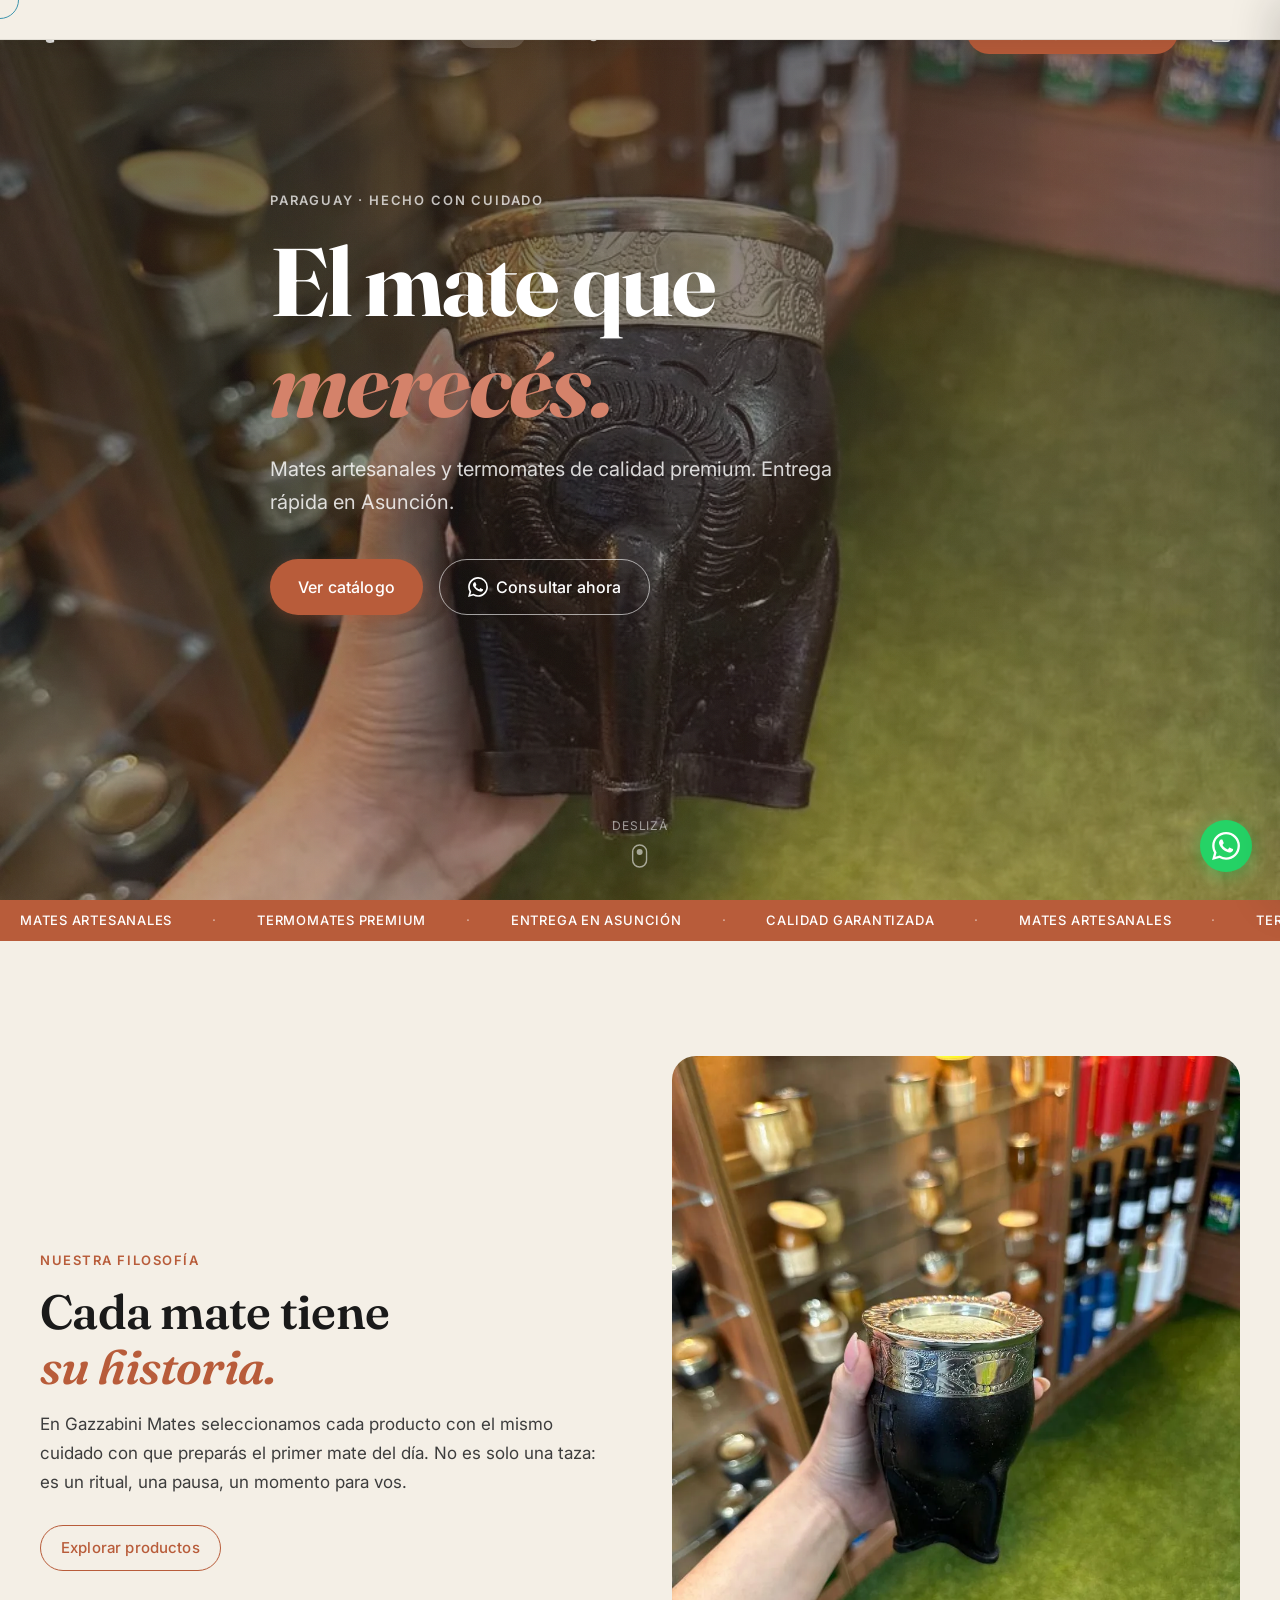
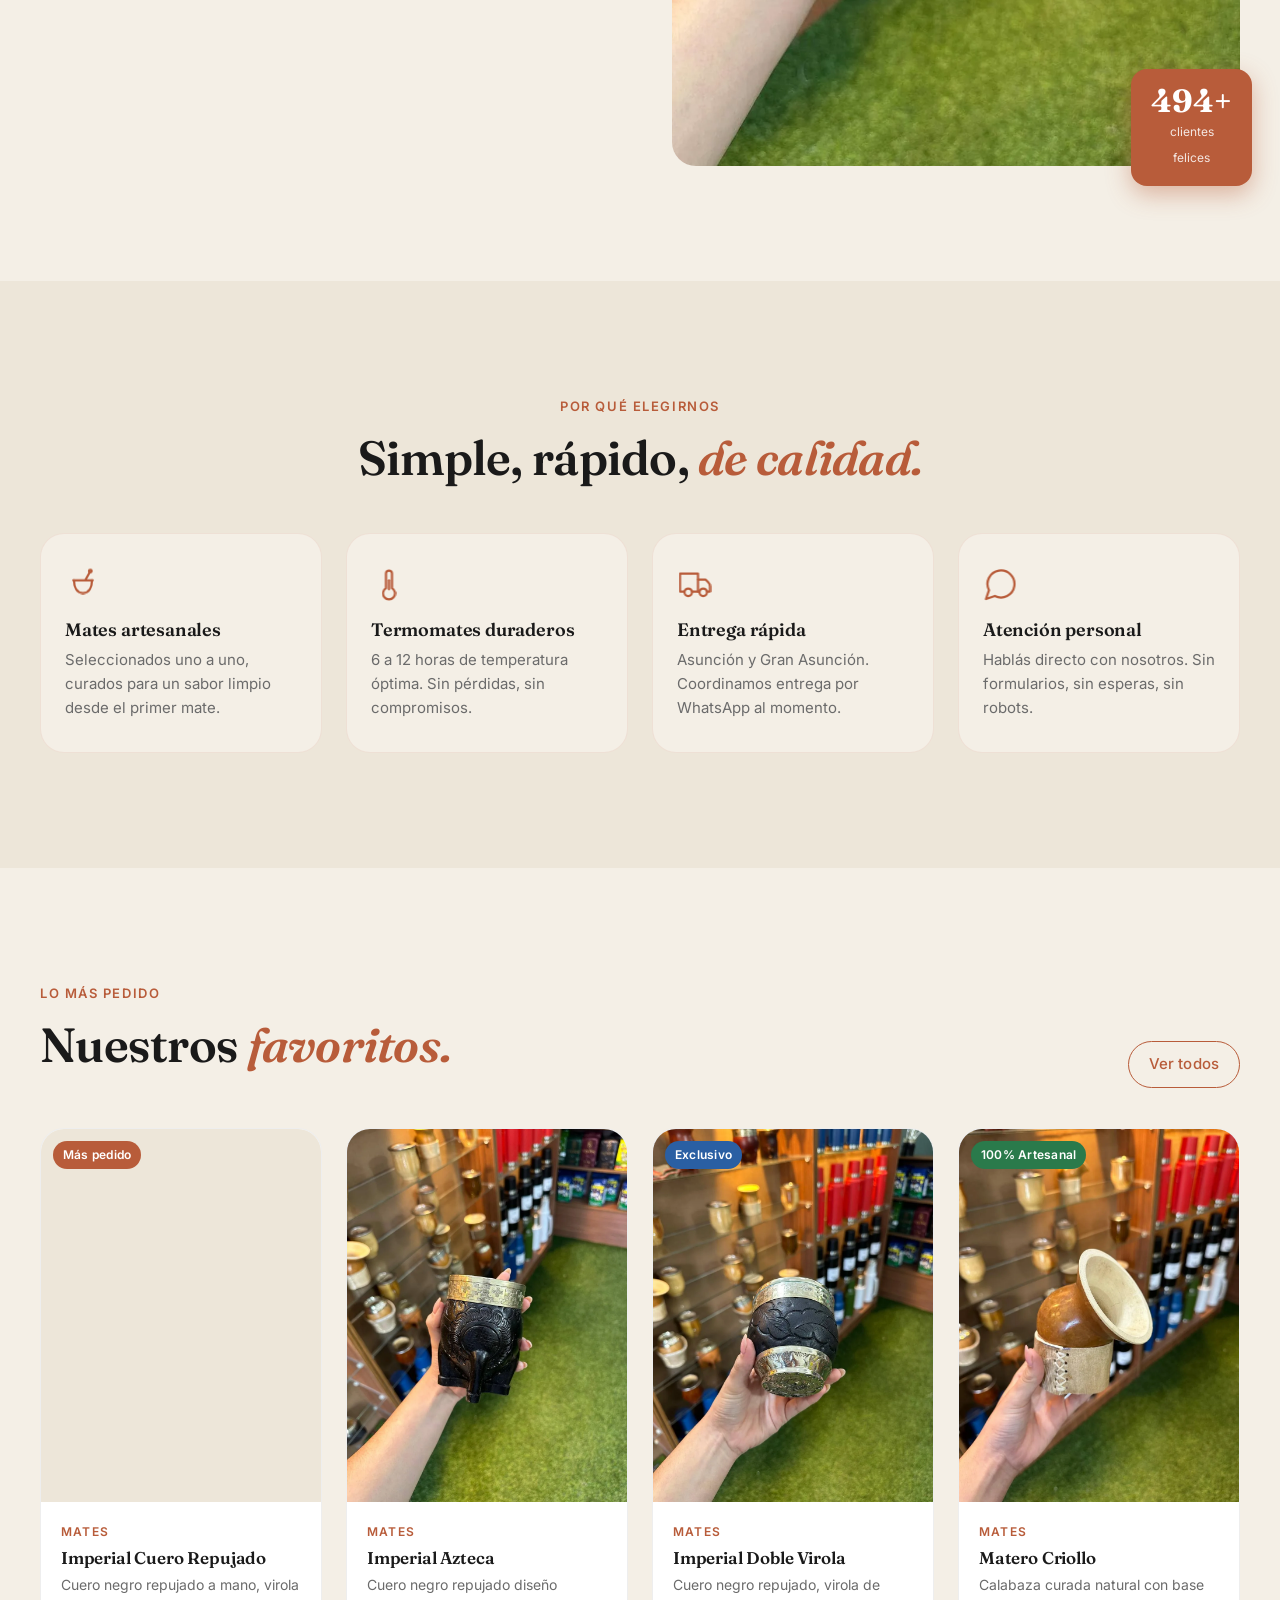
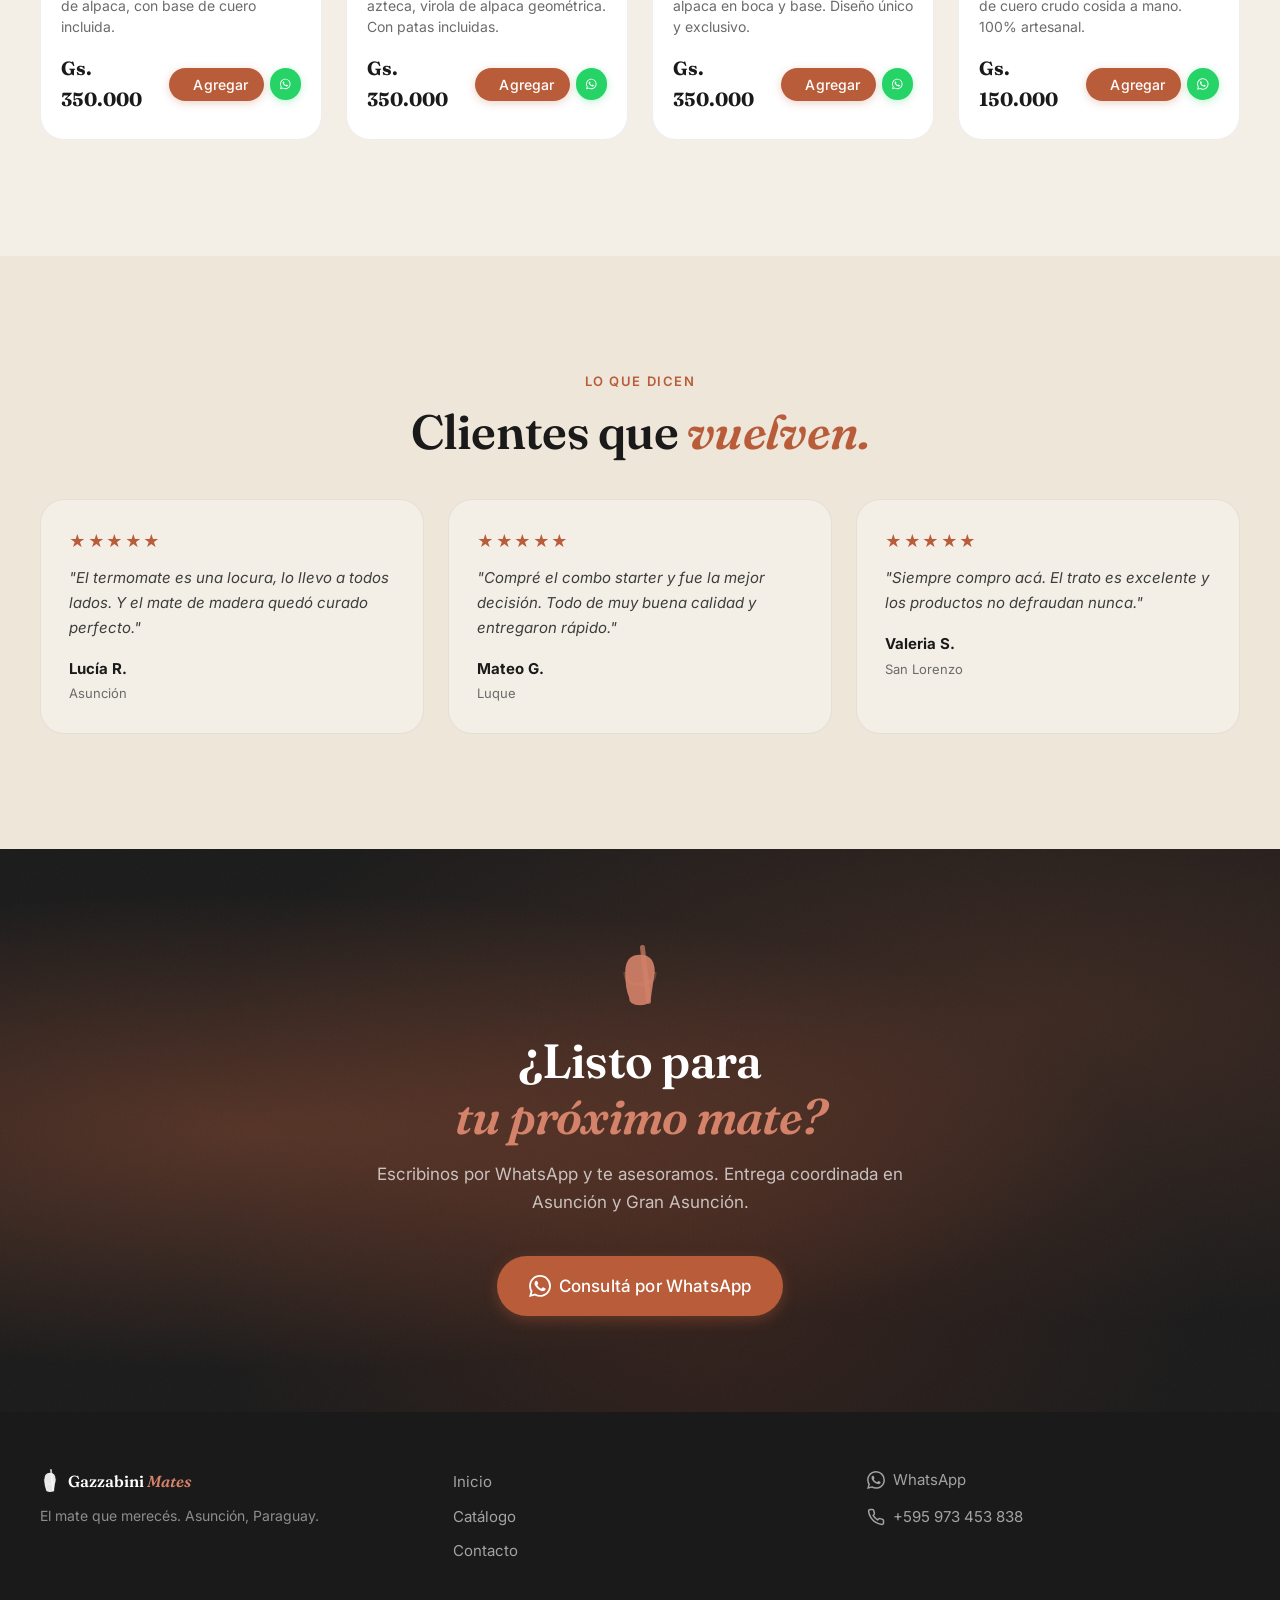
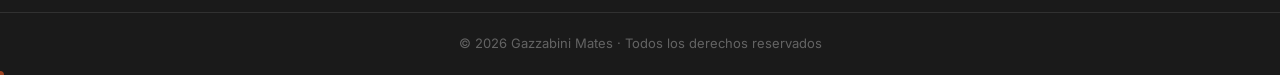
==== commit e45e6930: "revert: vuelve a las fotos de producto originales El usuario no quedo conforme con las fotos premium" ====
--- a/index.html
+++ b/index.html
@@ -150,7 +150,7 @@
         </div>
         <div class="intro-visual reveal">
           <div class="intro-img-wrap">
-            <img src="assets/img/mate-2.webp?v=p1" alt="Mate calabaza artesanal" loading="lazy" decoding="async" onerror="this.parentElement.classList.add('img-placeholder')" />
+            <img src="assets/img/mate-2.webp" alt="Mate calabaza artesanal" loading="lazy" decoding="async" onerror="this.parentElement.classList.add('img-placeholder')" />
           </div>
           <div class="intro-badge">
             <span class="badge-num" data-count-to="500">500+</span>
@@ -202,7 +202,7 @@
       <div class="products-grid" data-products-home>
         <article class="product-card reveal" data-tilt>
           <div class="product-img-wrap">
-            <img src="assets/img/mate-3.webp?v=p1" alt="Imperial Cuero Repujado" loading="lazy" decoding="async" onerror="this.parentElement.classList.add('img-placeholder')" />
+            <img src="assets/img/mate-3.webp" alt="Imperial Cuero Repujado" loading="lazy" decoding="async" onerror="this.parentElement.classList.add('img-placeholder')" />
             <span class="product-badge">Más pedido</span>
           </div>
           <div class="product-info">
@@ -220,7 +220,7 @@
         </article>
         <article class="product-card reveal" data-tilt>
           <div class="product-img-wrap">
-            <img src="assets/img/photo_1_2026-05-29_23-48-17.webp?v=p1" alt="Imperial Azteca" loading="lazy" decoding="async" onerror="this.parentElement.classList.add('img-placeholder')" />
+            <img src="assets/img/photo_1_2026-05-29_23-48-17.webp" alt="Imperial Azteca" loading="lazy" decoding="async" onerror="this.parentElement.classList.add('img-placeholder')" />
           </div>
           <div class="product-info">
             <span class="product-cat">Mates</span>
@@ -237,7 +237,7 @@
         </article>
         <article class="product-card reveal" data-tilt>
           <div class="product-img-wrap">
-            <img src="assets/img/photo_16_2026-05-29_23-48-17.webp?v=p1" alt="Imperial Doble Virola" loading="lazy" decoding="async" onerror="this.parentElement.classList.add('img-placeholder')" />
+            <img src="assets/img/photo_16_2026-05-29_23-48-17.webp" alt="Imperial Doble Virola" loading="lazy" decoding="async" onerror="this.parentElement.classList.add('img-placeholder')" />
             <span class="product-badge product-badge--blue">Exclusivo</span>
           </div>
           <div class="product-info">
@@ -255,7 +255,7 @@
         </article>
         <article class="product-card reveal" data-tilt>
           <div class="product-img-wrap">
-            <img src="assets/img/photo_27_2026-05-29_23-48-17.webp?v=p1" alt="Matero Criollo" loading="lazy" decoding="async" onerror="this.parentElement.classList.add('img-placeholder')" />
+            <img src="assets/img/photo_27_2026-05-29_23-48-17.webp" alt="Matero Criollo" loading="lazy" decoding="async" onerror="this.parentElement.classList.add('img-placeholder')" />
             <span class="product-badge product-badge--green">100% Artesanal</span>
           </div>
           <div class="product-info">
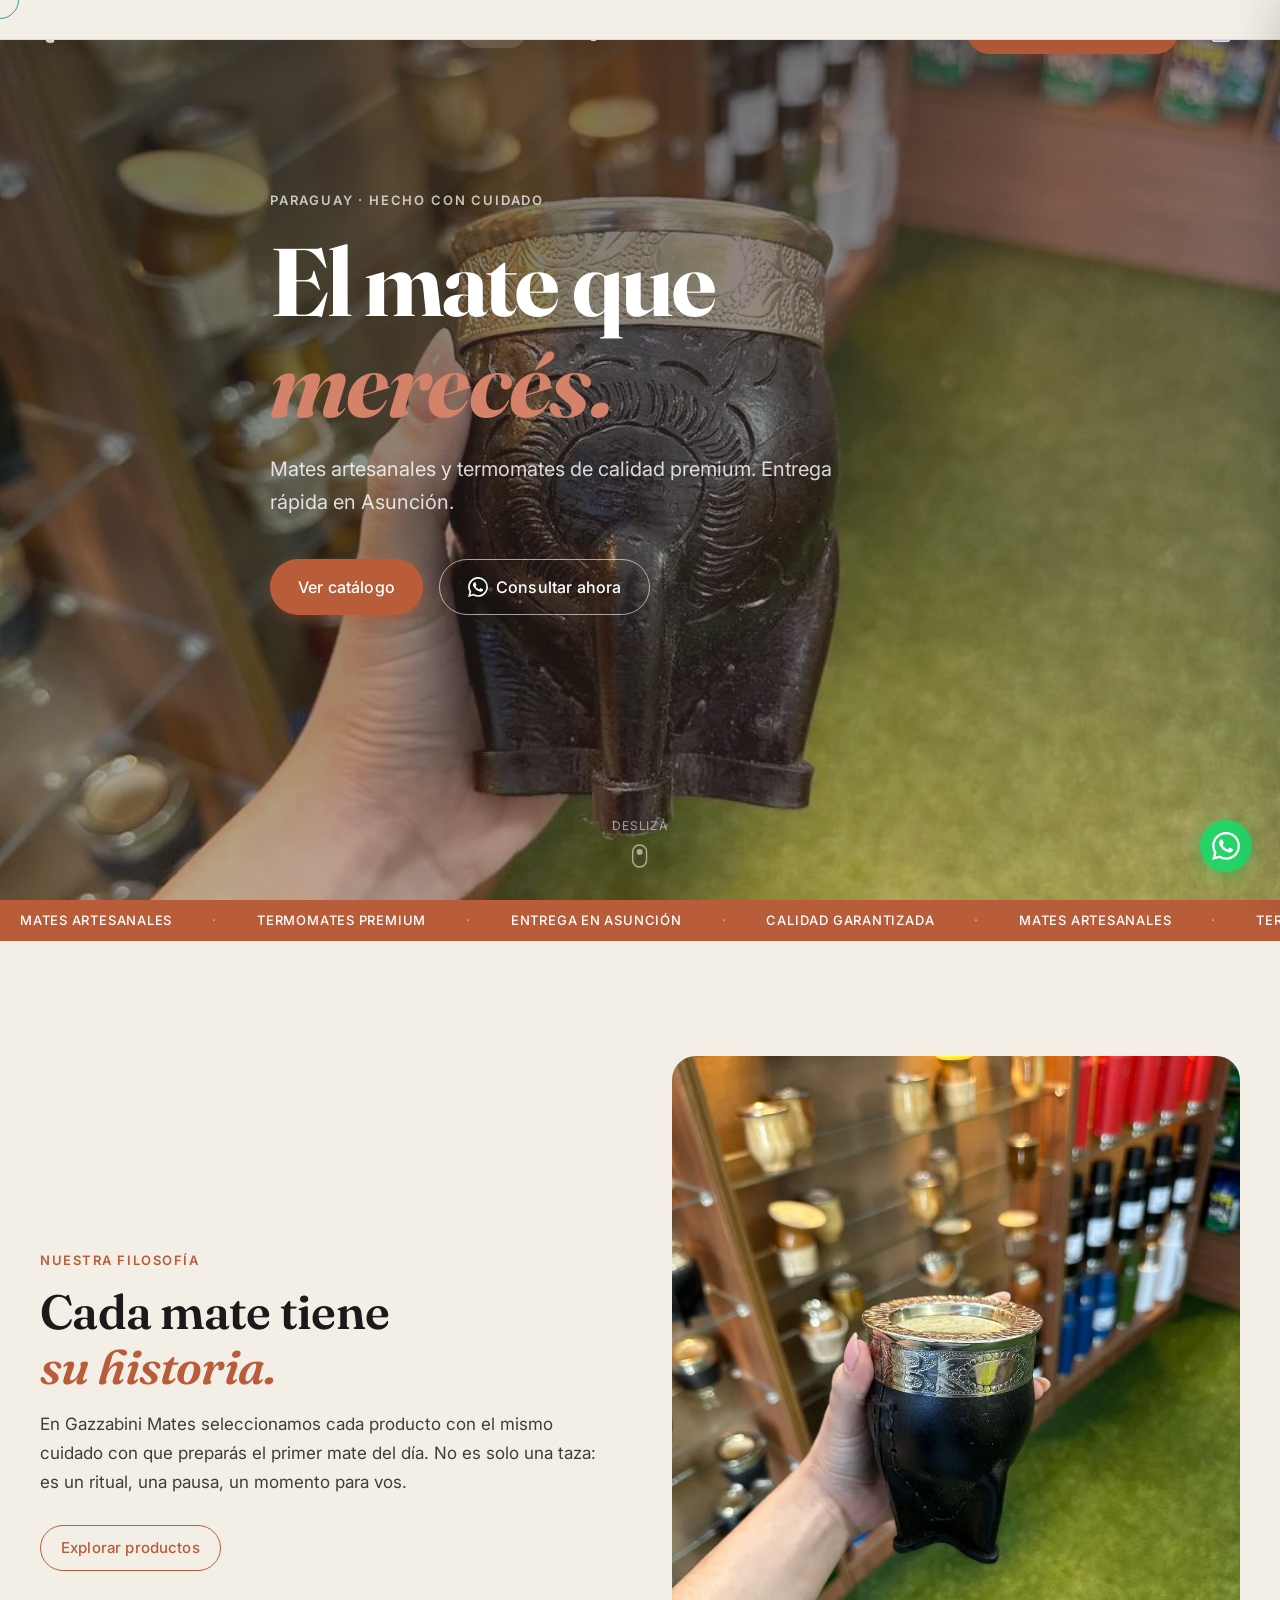
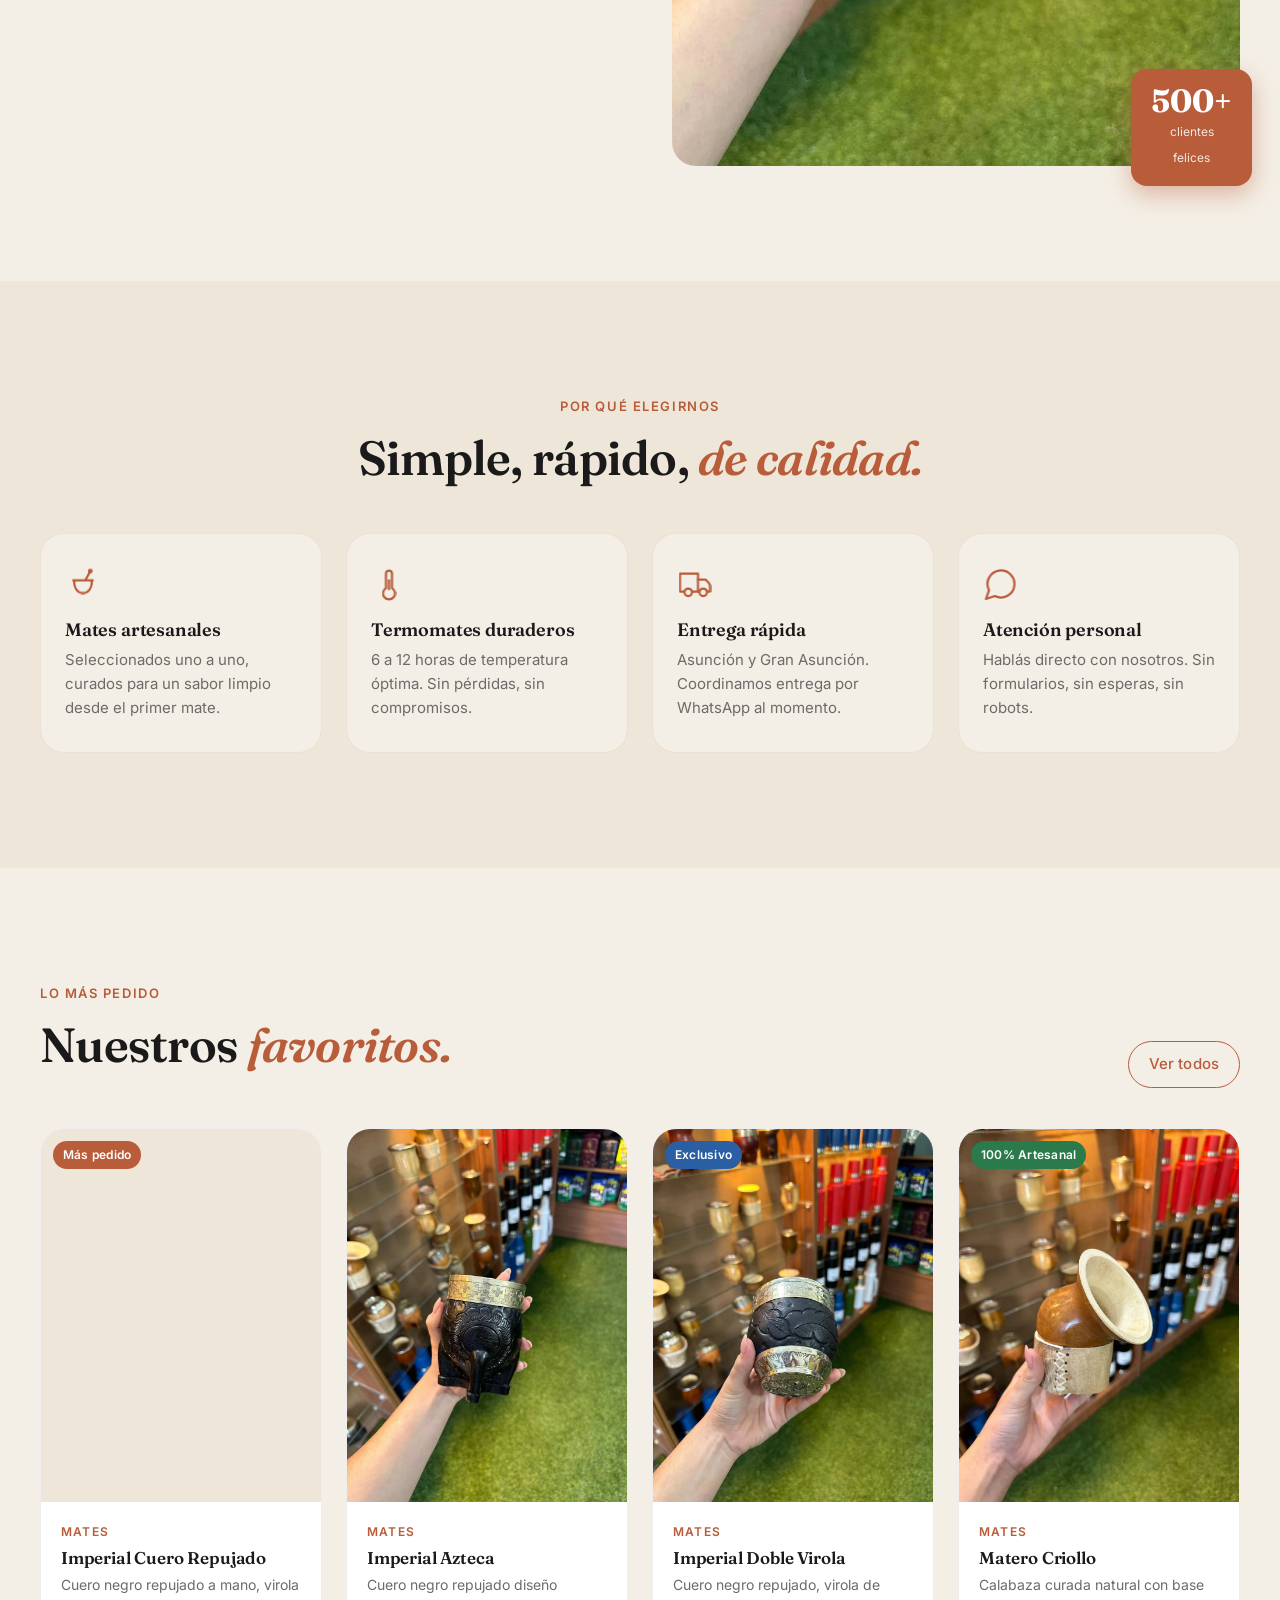
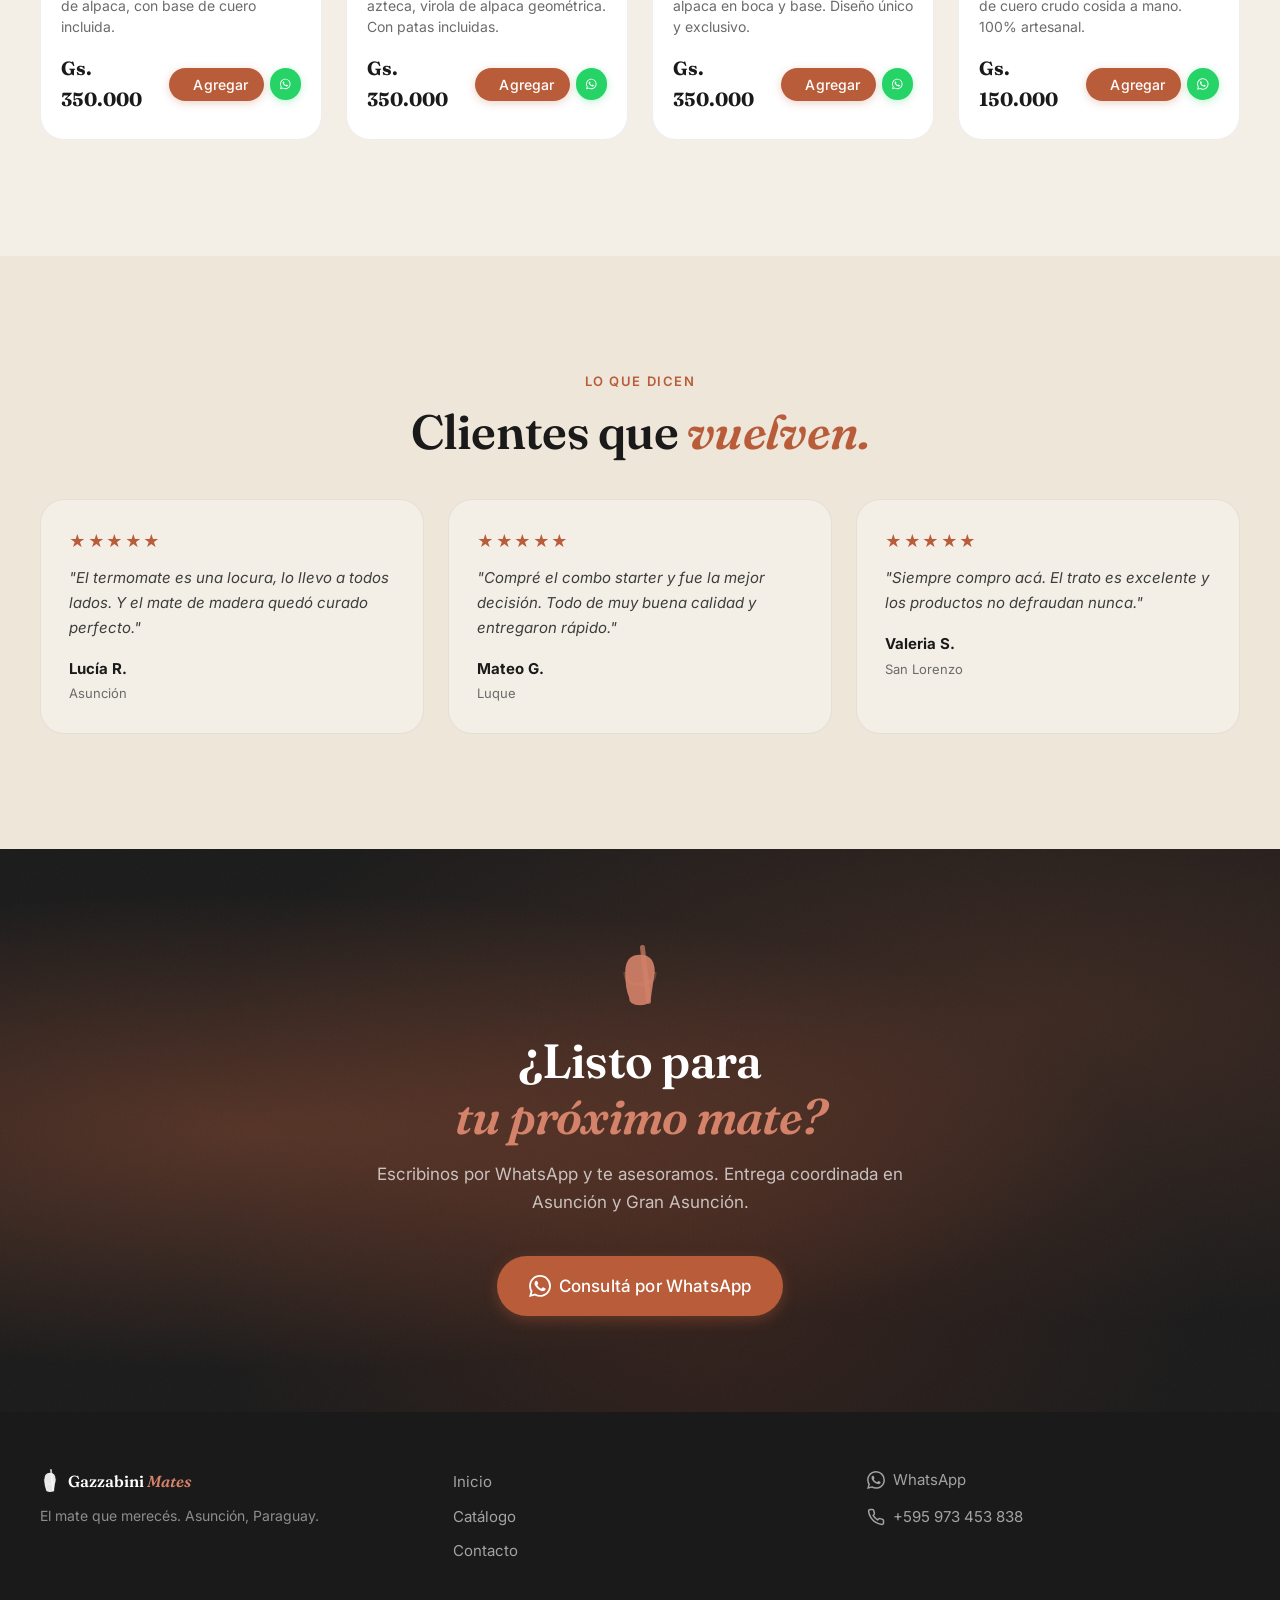
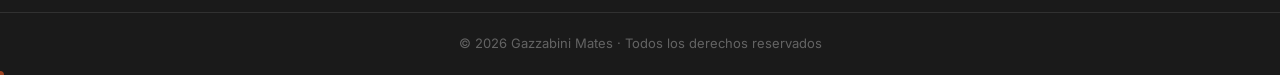
==== commit baed72e0: "hero: mas claro y luminoso (sobre todo en celular) El usuario reporto que en el celular el hero se v" ====
--- a/index.html
+++ b/index.html
@@ -26,8 +26,8 @@
   <link rel="preconnect" href="https://fonts.gstatic.com" crossorigin />
   <link rel="stylesheet" href="https://fonts.googleapis.com/css2?family=Fraunces:ital,opsz,wght@0,9..144,300..700;1,9..144,300..700&family=Inter:wght@300;400;500;600&display=swap" />
 
-  <link rel="preload" as="image" href="assets/img/hero.webp" fetchpriority="high" />
-  <link rel="stylesheet" href="styles.css?v=20260605f" />
+  <link rel="preload" as="image" href="assets/img/hero.webp?v=h2" fetchpriority="high" />
+  <link rel="stylesheet" href="styles.css?v=20260605g" />
   <link rel="icon" href="data:image/svg+xml,<svg xmlns='http://www.w3.org/2000/svg' viewBox='0 0 100 100'><rect width='100' height='100' rx='22' fill='%231a1a1a'/><path d='M18 54 Q18 20 50 20 Q82 20 82 54 L76 84 Q76 93 50 93 Q24 93 24 84 Q18 74 18 54 Z' fill='%23b85c3a'/><path d='M18 54 Q18 70 50 70 Q82 70 82 54' fill='none' stroke='%23c97050' stroke-width='4' opacity='.6'/><line x1='55' y1='8' x2='62' y2='86' stroke='%23f4efe6' stroke-width='6' stroke-linecap='round'/></svg>" />
 
   <script type="application/ld+json">
@@ -96,7 +96,7 @@
     <!-- HERO -->
     <section class="hero" aria-label="Bienvenida">
       <div class="hero-bg">
-        <img src="assets/img/hero.webp" alt="Mate artesanal Gazzabini" fetchpriority="high" loading="eager" onerror="this.style.display='none'" />
+        <img src="assets/img/hero.webp?v=h2" alt="Mate artesanal Gazzabini" fetchpriority="high" loading="eager" onerror="this.style.display='none'" />
         <div class="hero-bg-fill"></div>
       </div>
       <div class="hero-grain"></div>
--- a/styles.css
+++ b/styles.css
@@ -720,9 +720,13 @@
 @media (max-width: 767px) {
   .hero-bg-fill {
     background: linear-gradient(160deg,
-      rgba(26,26,26,.42) 0%,
-      rgba(26,26,26,.22) 55%,
-      rgba(184,92,58,.12) 100%);
+      rgba(26,26,26,.30) 0%,
+      rgba(26,26,26,.10) 52%,
+      rgba(184,92,58,.05) 100%);
+  }
+  /* sombra suave para que el texto se lea sobre la foto más clara */
+  .hero-kicker, .hero-title, .hero-sub {
+    text-shadow: 0 2px 14px rgba(0,0,0,.5);
   }
 }
 
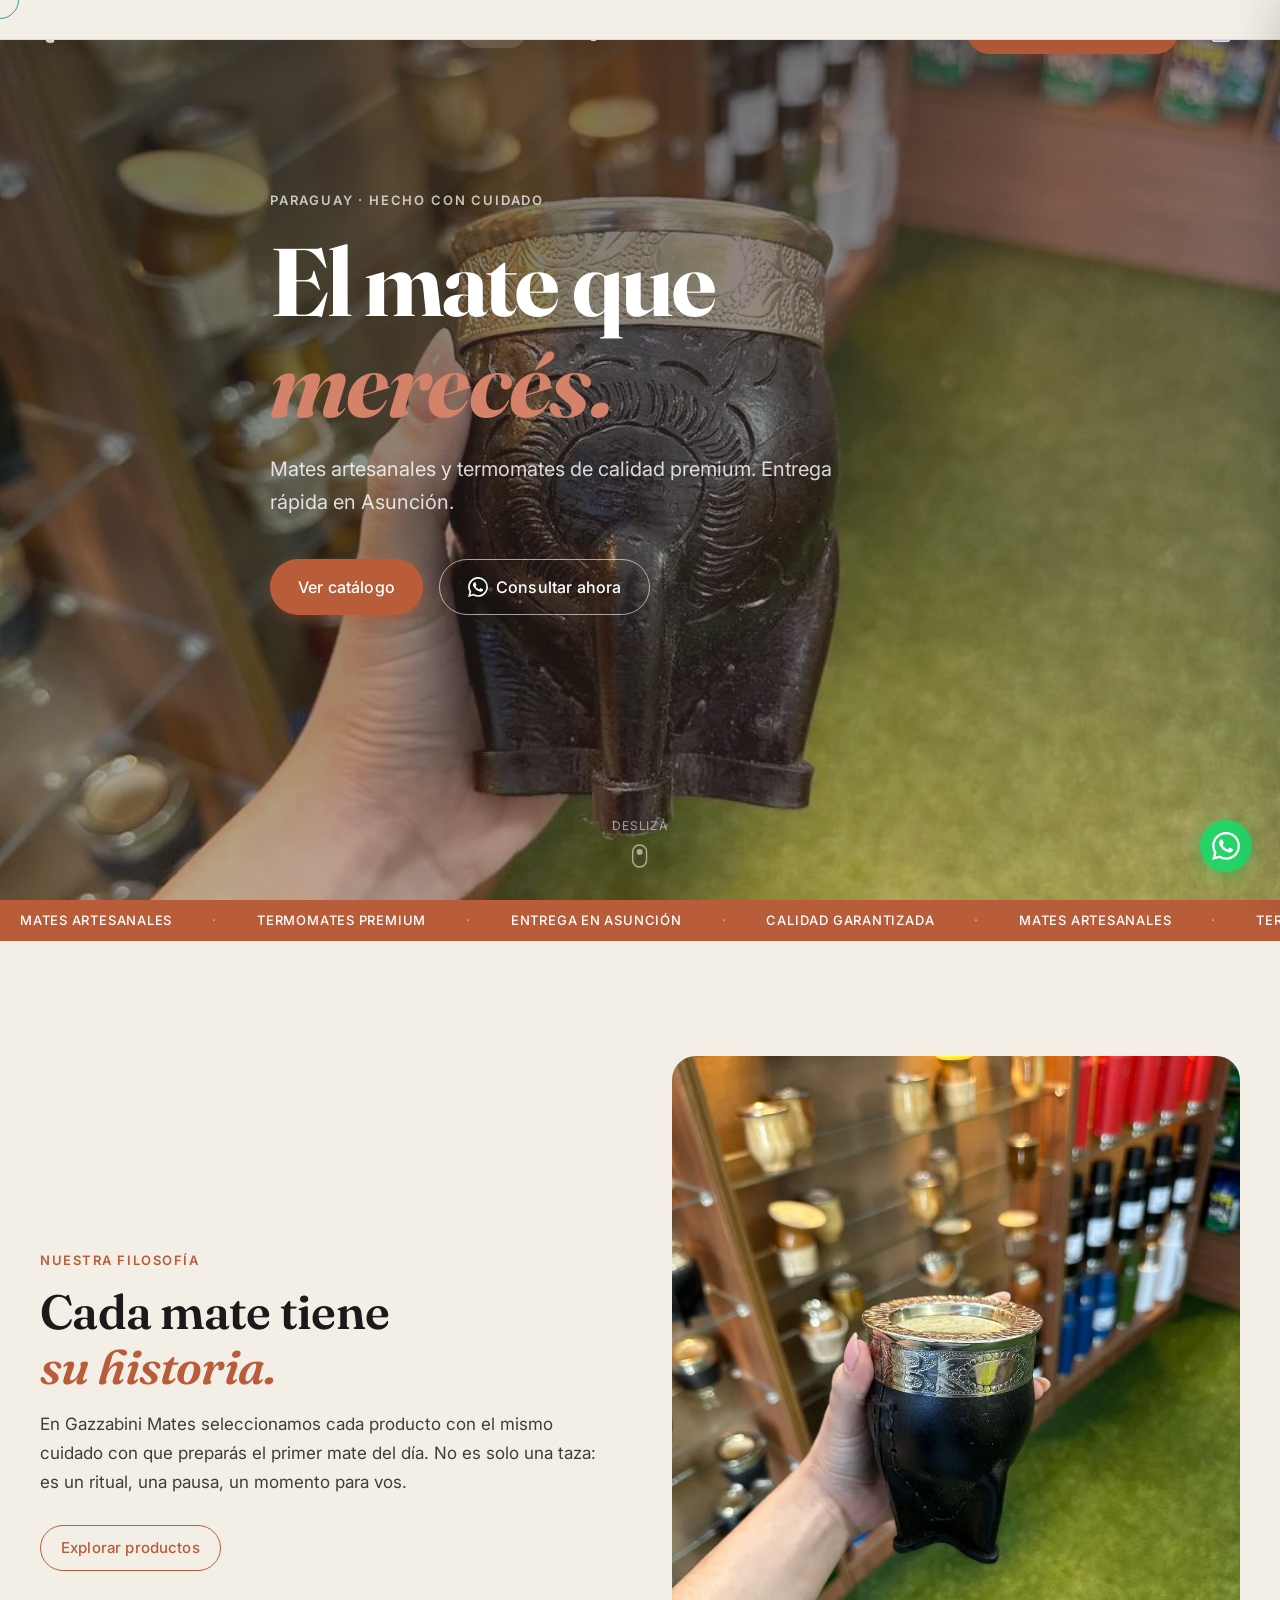
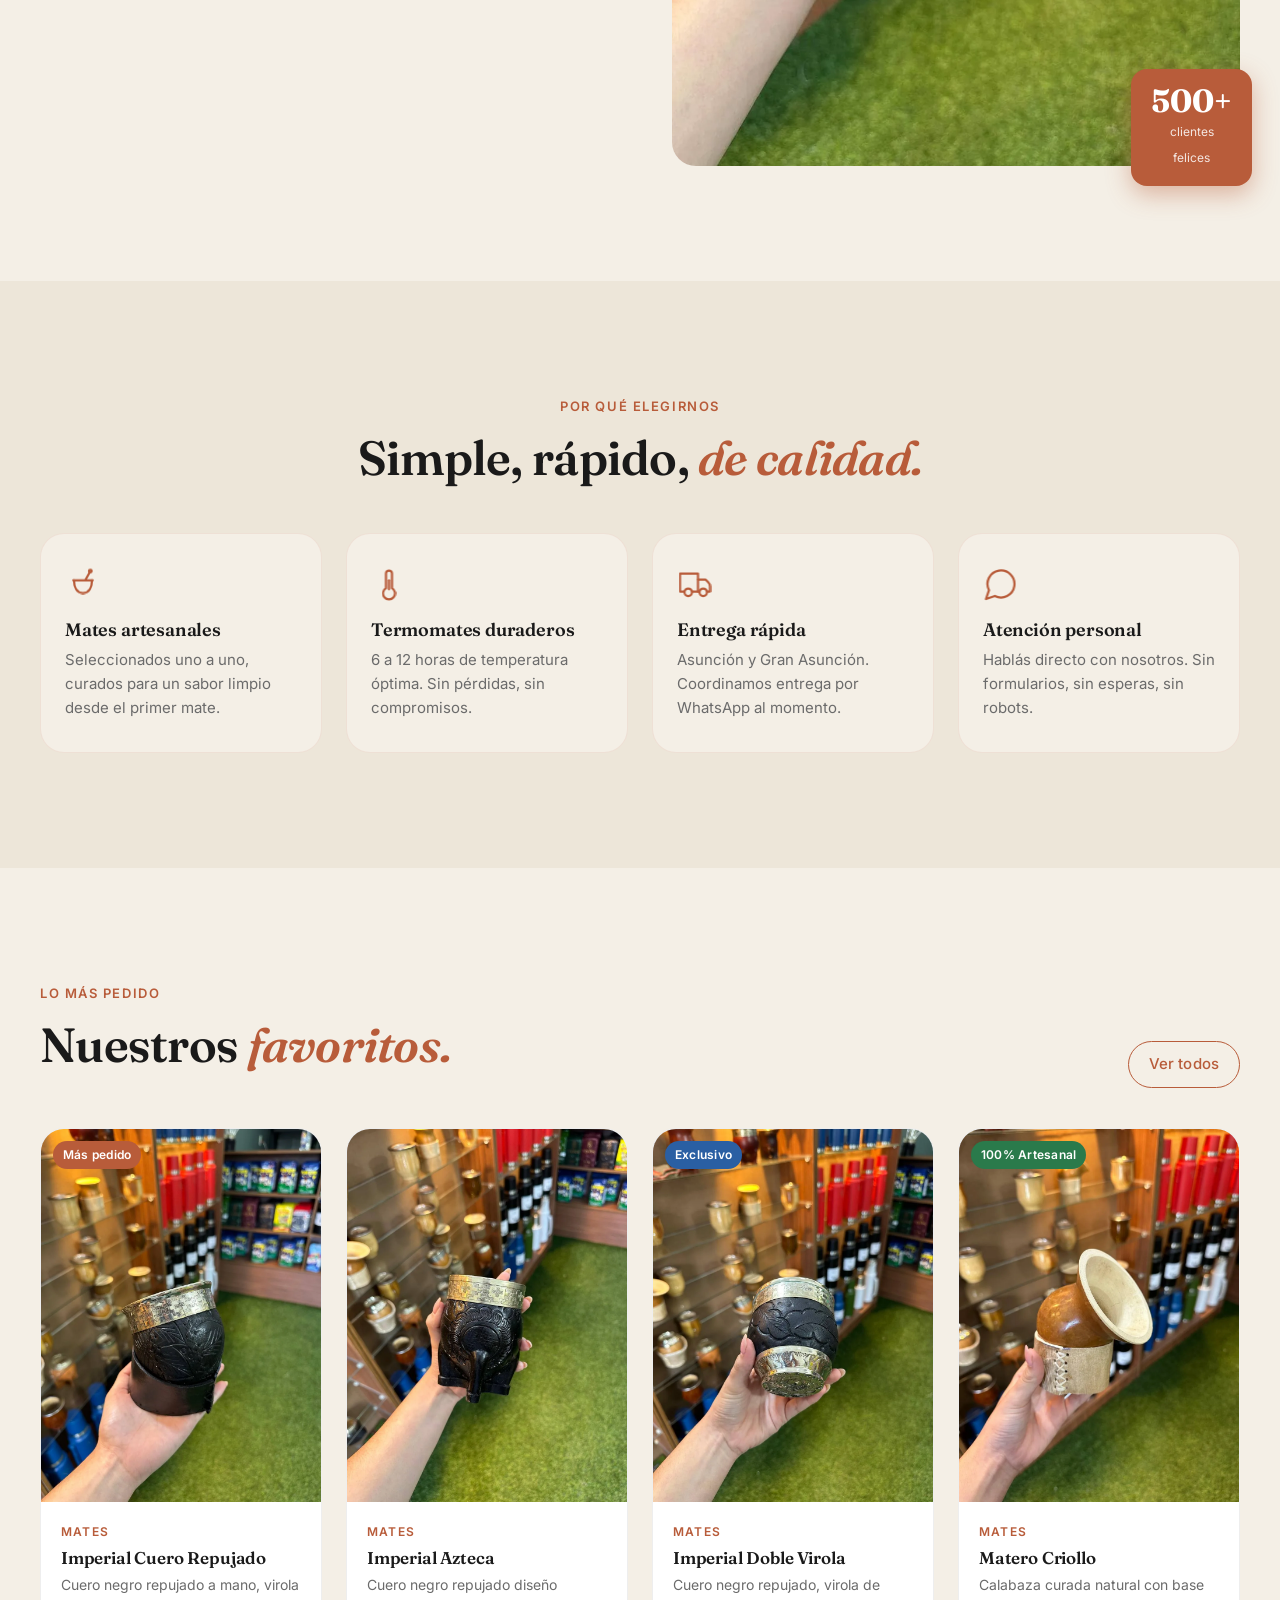
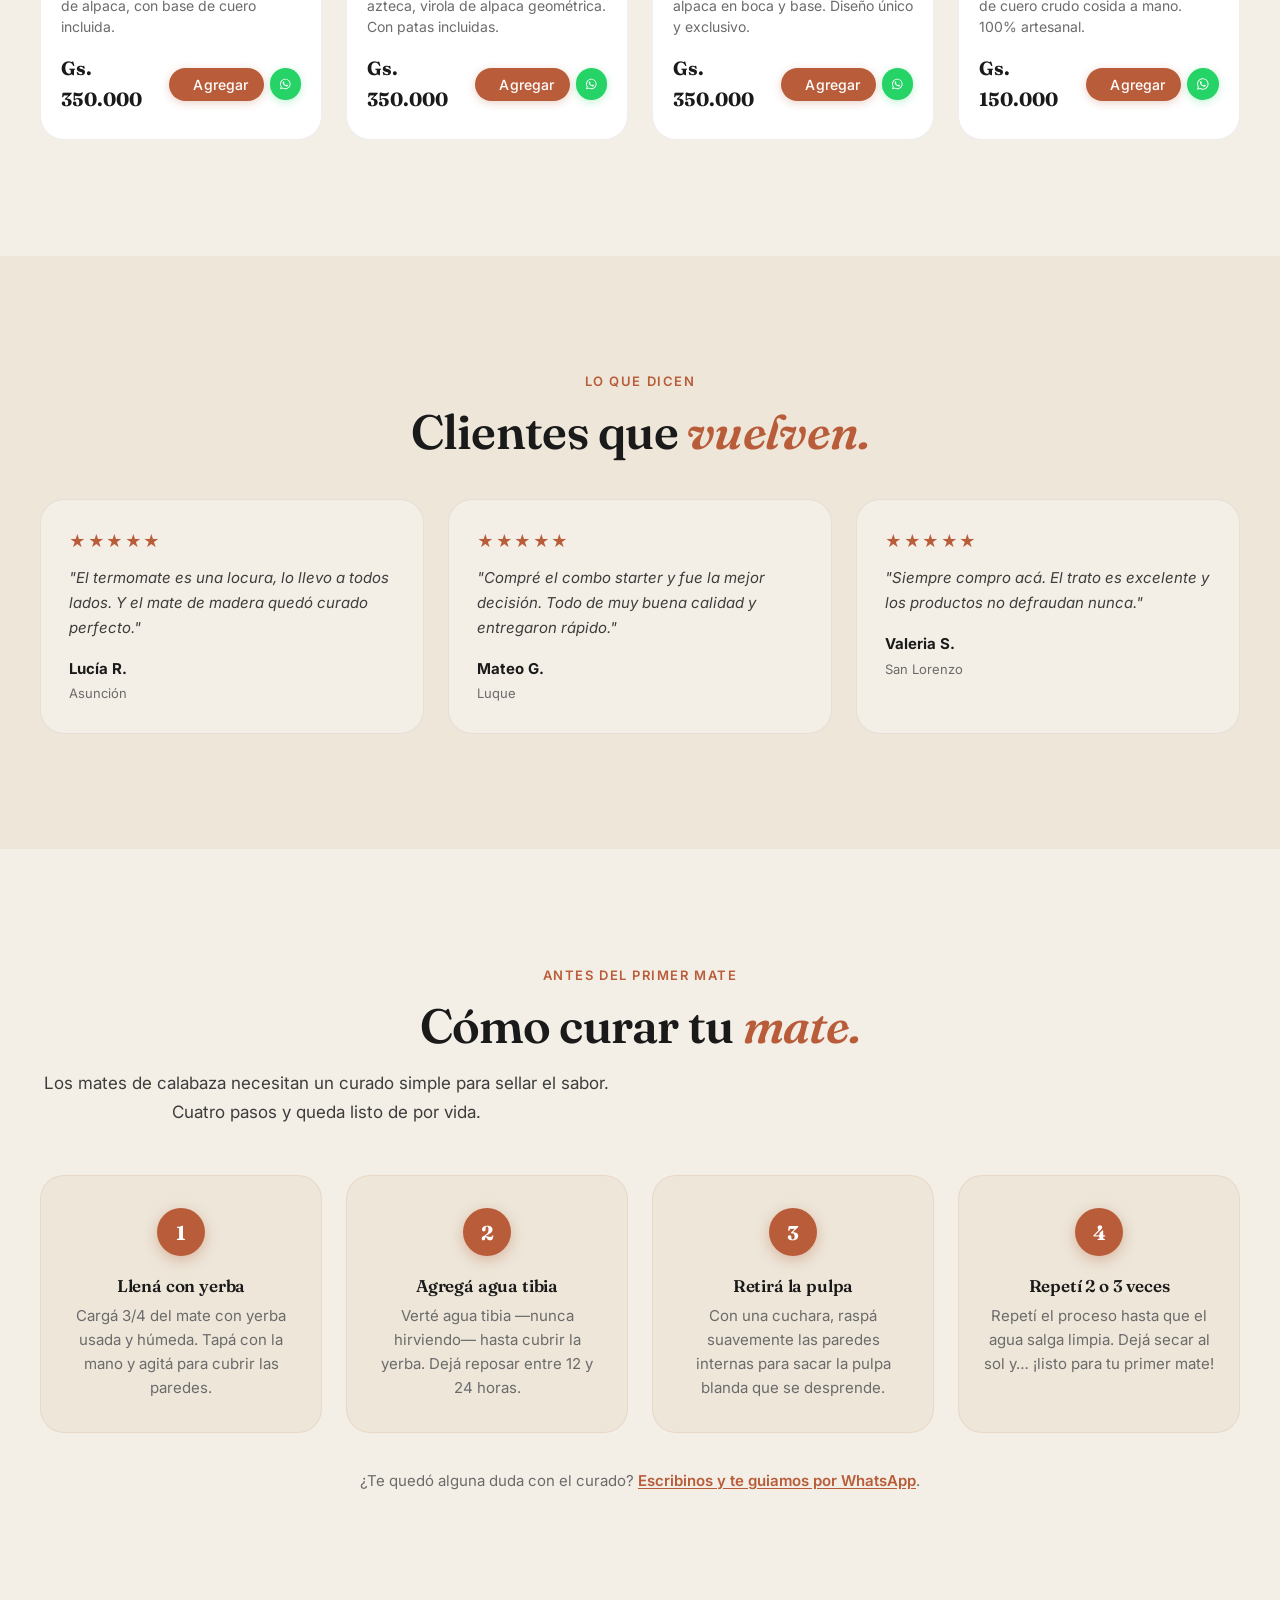
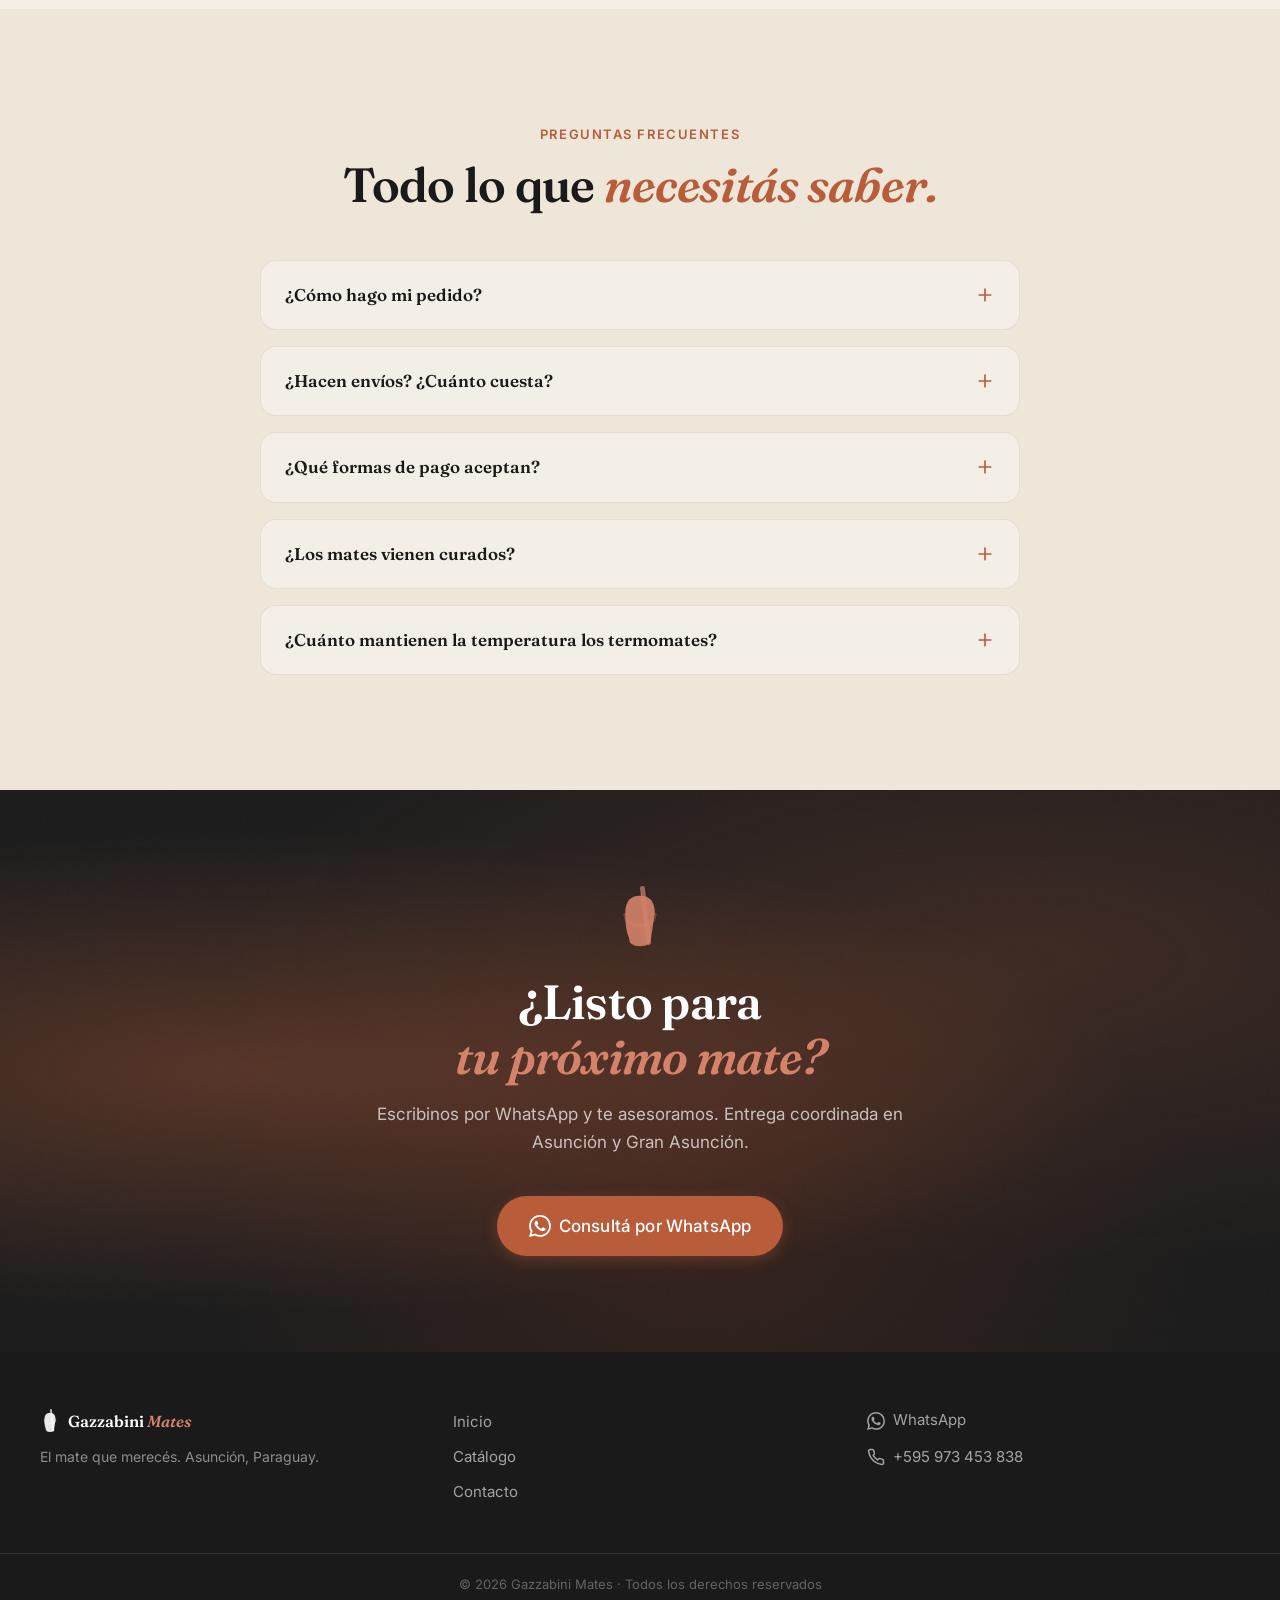
==== commit 8233611f: "feat: secciones FAQ y guia de curado + analitica preparada - Nueva seccion Guia de curado (#curado):" ====
--- a/index.html
+++ b/index.html
@@ -27,7 +27,7 @@
   <link rel="stylesheet" href="https://fonts.googleapis.com/css2?family=Fraunces:ital,opsz,wght@0,9..144,300..700;1,9..144,300..700&family=Inter:wght@300;400;500;600&display=swap" />
 
   <link rel="preload" as="image" href="assets/img/hero.webp?v=h2" fetchpriority="high" />
-  <link rel="stylesheet" href="styles.css?v=20260605g" />
+  <link rel="stylesheet" href="styles.css?v=20260609a" />
   <link rel="icon" href="data:image/svg+xml,<svg xmlns='http://www.w3.org/2000/svg' viewBox='0 0 100 100'><rect width='100' height='100' rx='22' fill='%231a1a1a'/><path d='M18 54 Q18 20 50 20 Q82 20 82 54 L76 84 Q76 93 50 93 Q24 93 24 84 Q18 74 18 54 Z' fill='%23b85c3a'/><path d='M18 54 Q18 70 50 70 Q82 70 82 54' fill='none' stroke='%23c97050' stroke-width='4' opacity='.6'/><line x1='55' y1='8' x2='62' y2='86' stroke='%23f4efe6' stroke-width='6' stroke-linecap='round'/></svg>" />
 
   <script type="application/ld+json">
@@ -51,6 +51,61 @@
       "availableLanguage": "Spanish"
     }
   }
+  </script>
+
+  <!-- FAQ structured data (rich results en Google) -->
+  <script type="application/ld+json">
+  {
+    "@context": "https://schema.org",
+    "@type": "FAQPage",
+    "mainEntity": [
+      { "@type": "Question", "name": "¿Cómo hago mi pedido?",
+        "acceptedAnswer": { "@type": "Answer", "text": "Elegís tus productos del catálogo y nos escribís por WhatsApp, o usás el carrito para enviar todo junto. Te confirmamos disponibilidad y coordinamos la entrega al instante." } },
+      { "@type": "Question", "name": "¿Hacen envíos? ¿Cuánto cuesta?",
+        "acceptedAnswer": { "@type": "Answer", "text": "Sí. Entregamos en Asunción y Gran Asunción. El costo y la zona los coordinamos por WhatsApp al confirmar tu pedido." } },
+      { "@type": "Question", "name": "¿Qué formas de pago aceptan?",
+        "acceptedAnswer": { "@type": "Answer", "text": "Coordinamos el medio de pago por WhatsApp según te quede más cómodo, antes de la entrega." } },
+      { "@type": "Question", "name": "¿Los mates vienen curados?",
+        "acceptedAnswer": { "@type": "Answer", "text": "Los mates de calabaza necesitan un curado antes del primer uso. Te dejamos una guía simple paso a paso en la web y, si tenés dudas, te guiamos por WhatsApp." } },
+      { "@type": "Question", "name": "¿Cuánto mantienen la temperatura los termomates?",
+        "acceptedAnswer": { "@type": "Answer", "text": "Entre 6 y 12 horas según el modelo, manteniendo el agua en su punto durante toda la jornada." } }
+    ]
+  }
+  </script>
+
+  <!-- ============================================================
+       ANALÍTICA — Meta Pixel + Google Analytics 4
+       ⚠️  REEMPLAZÁ los marcadores por tus IDs reales:
+         • TU_PIXEL_ID   → Meta Events Manager  (ej: 123456789012345)
+         • G-XXXXXXXXXX   → Google Analytics 4    (ej: G-ABCD1234EF)
+       Mientras tengan el marcador NO se carga nada ni se envían datos.
+  ============================================================ -->
+  <script>
+    (function () {
+      var PIXEL_ID = 'TU_PIXEL_ID';
+      if (PIXEL_ID === 'TU_PIXEL_ID') return; /* sin ID real → no carga */
+      !function(f,b,e,v,n,t,s){if(f.fbq)return;n=f.fbq=function(){n.callMethod?
+      n.callMethod.apply(n,arguments):n.queue.push(arguments)};if(!f._fbq)f._fbq=n;
+      n.push=n;n.loaded=!0;n.version='2.0';n.queue=[];t=b.createElement(e);t.async=!0;
+      t.src=v;s=b.getElementsByTagName(e)[0];s.parentNode.insertBefore(t,s)}(window,
+      document,'script','https://connect.facebook.net/en_US/fbevents.js');
+      fbq('init', PIXEL_ID);
+      fbq('track', 'PageView');
+    })();
+  </script>
+  <script>
+    (function () {
+      var GA_ID = 'G-XXXXXXXXXX';
+      if (GA_ID === 'G-XXXXXXXXXX') return; /* sin ID real → no carga */
+      var s = document.createElement('script');
+      s.async = true;
+      s.src = 'https://www.googletagmanager.com/gtag/js?id=' + GA_ID;
+      document.head.appendChild(s);
+      window.dataLayer = window.dataLayer || [];
+      window.gtag = function () { dataLayer.push(arguments); };
+      gtag('js', new Date());
+      gtag('config', GA_ID);
+    })();
   </script>
 </head>
 <body>
@@ -308,6 +363,78 @@
       </div>
     </section>
 
+    <!-- GUÍA DE CURADO -->
+    <section class="section-curado" id="curado" aria-label="Cómo curar tu mate">
+      <div class="container">
+        <p class="section-eyebrow text-center reveal">Antes del primer mate</p>
+        <h2 class="section-title text-center reveal">Cómo curar tu <em>mate.</em></h2>
+        <p class="section-body text-center reveal">Los mates de calabaza necesitan un curado simple para sellar el sabor. Cuatro pasos y queda listo de por vida.</p>
+        <div class="curado-grid">
+          <div class="curado-card reveal" data-tilt>
+            <span class="curado-num">1</span>
+            <h3>Llená con yerba</h3>
+            <p>Cargá 3/4 del mate con yerba usada y húmeda. Tapá con la mano y agitá para cubrir las paredes.</p>
+          </div>
+          <div class="curado-card reveal" data-tilt>
+            <span class="curado-num">2</span>
+            <h3>Agregá agua tibia</h3>
+            <p>Verté agua tibia —nunca hirviendo— hasta cubrir la yerba. Dejá reposar entre 12 y 24 horas.</p>
+          </div>
+          <div class="curado-card reveal" data-tilt>
+            <span class="curado-num">3</span>
+            <h3>Retirá la pulpa</h3>
+            <p>Con una cuchara, raspá suavemente las paredes internas para sacar la pulpa blanda que se desprende.</p>
+          </div>
+          <div class="curado-card reveal" data-tilt>
+            <span class="curado-num">4</span>
+            <h3>Repetí 2 o 3 veces</h3>
+            <p>Repetí el proceso hasta que el agua salga limpia. Dejá secar al sol y… ¡listo para tu primer mate!</p>
+          </div>
+        </div>
+        <p class="curado-note reveal">¿Te quedó alguna duda con el curado? <a href="https://wa.me/595973453838?text=Hola%21+Tengo+una+consulta+sobre+c%C3%B3mo+curar+mi+mate+%F0%9F%A7%89" target="_blank" rel="noopener">Escribinos y te guiamos por WhatsApp</a>.</p>
+      </div>
+    </section>
+
+    <!-- FAQ -->
+    <section class="section-faq" id="faq" aria-label="Preguntas frecuentes">
+      <div class="container">
+        <p class="section-eyebrow text-center reveal">Preguntas frecuentes</p>
+        <h2 class="section-title text-center reveal">Todo lo que <em>necesitás saber.</em></h2>
+        <div class="faq-list">
+          <details class="faq-item" name="faq">
+            <summary class="faq-q">¿Cómo hago mi pedido?
+              <svg class="faq-icon" width="20" height="20" viewBox="0 0 24 24" fill="none" stroke="currentColor" stroke-width="2" stroke-linecap="round" aria-hidden="true"><line x1="12" y1="5" x2="12" y2="19"/><line x1="5" y1="12" x2="19" y2="12"/></svg>
+            </summary>
+            <div class="faq-a"><p>Elegís tus productos del catálogo y nos escribís por WhatsApp, o usás el carrito 🛒 para enviar todo junto en un solo mensaje. Te confirmamos disponibilidad y coordinamos la entrega al instante.</p></div>
+          </details>
+          <details class="faq-item" name="faq">
+            <summary class="faq-q">¿Hacen envíos? ¿Cuánto cuesta?
+              <svg class="faq-icon" width="20" height="20" viewBox="0 0 24 24" fill="none" stroke="currentColor" stroke-width="2" stroke-linecap="round" aria-hidden="true"><line x1="12" y1="5" x2="12" y2="19"/><line x1="5" y1="12" x2="19" y2="12"/></svg>
+            </summary>
+            <div class="faq-a"><p>Sí. Entregamos en Asunción y Gran Asunción. El costo y la zona los coordinamos por WhatsApp al confirmar tu pedido, así te queda lo más cómodo posible.</p></div>
+          </details>
+          <details class="faq-item" name="faq">
+            <summary class="faq-q">¿Qué formas de pago aceptan?
+              <svg class="faq-icon" width="20" height="20" viewBox="0 0 24 24" fill="none" stroke="currentColor" stroke-width="2" stroke-linecap="round" aria-hidden="true"><line x1="12" y1="5" x2="12" y2="19"/><line x1="5" y1="12" x2="19" y2="12"/></svg>
+            </summary>
+            <div class="faq-a"><p>Coordinamos el medio de pago por WhatsApp según te quede más cómodo, siempre antes de la entrega.</p></div>
+          </details>
+          <details class="faq-item" name="faq">
+            <summary class="faq-q">¿Los mates vienen curados?
+              <svg class="faq-icon" width="20" height="20" viewBox="0 0 24 24" fill="none" stroke="currentColor" stroke-width="2" stroke-linecap="round" aria-hidden="true"><line x1="12" y1="5" x2="12" y2="19"/><line x1="5" y1="12" x2="19" y2="12"/></svg>
+            </summary>
+            <div class="faq-a"><p>Los mates de calabaza necesitan un curado antes del primer uso. Te dejamos una <a href="#curado">guía simple paso a paso</a> acá mismo y, si tenés dudas, te guiamos por WhatsApp.</p></div>
+          </details>
+          <details class="faq-item" name="faq">
+            <summary class="faq-q">¿Cuánto mantienen la temperatura los termomates?
+              <svg class="faq-icon" width="20" height="20" viewBox="0 0 24 24" fill="none" stroke="currentColor" stroke-width="2" stroke-linecap="round" aria-hidden="true"><line x1="12" y1="5" x2="12" y2="19"/><line x1="5" y1="12" x2="19" y2="12"/></svg>
+            </summary>
+            <div class="faq-a"><p>Entre 6 y 12 horas según el modelo, manteniendo el agua en su punto durante toda la jornada. Ideal para llevar a todos lados.</p></div>
+          </details>
+        </div>
+      </div>
+    </section>
+
     <!-- CTA FINAL -->
     <section class="section-cta" aria-label="Llamado a la acción">
       <div class="cta-mesh"></div>
@@ -369,6 +496,6 @@
     <div class="cursor-ring"></div>
   </div>
 
-  <script defer src="main.js?v=20260605d"></script>
+  <script defer src="main.js?v=20260609a"></script>
 </body>
 </html>
--- a/styles.css
+++ b/styles.css
@@ -973,6 +973,59 @@
 }
 .btn:focus-visible { outline-offset: 4px; }
 
+/* ── Guía de curado ── */
+.section-curado { background: var(--bg); padding-block: clamp(5rem, 9vw, 8rem); }
+.curado-grid {
+  display: grid; gap: 1.5rem; margin-top: 3rem;
+  grid-template-columns: repeat(auto-fit, minmax(200px, 1fr));
+}
+.curado-card {
+  background: var(--bg-dark); border-radius: var(--r-lg);
+  padding: 2rem 1.5rem; text-align: center;
+  border: 1px solid rgba(184,92,58,.1);
+  transform-style: preserve-3d; will-change: transform;
+  transition: box-shadow .3s var(--ease-out), transform .3s var(--ease-out);
+}
+.curado-card:hover { box-shadow: 0 12px 32px rgba(184,92,58,.18); }
+.curado-num {
+  display: inline-flex; align-items: center; justify-content: center;
+  width: 3rem; height: 3rem; border-radius: 50%;
+  background: var(--accent); color: var(--white);
+  font-family: var(--font-serif); font-size: 1.25rem; font-weight: 700;
+  margin: 0 auto 1.25rem;
+  box-shadow: 0 4px 14px rgba(184,92,58,.35);
+}
+.curado-card h3 { font-size: 1.0625rem; margin-bottom: .5rem; }
+.curado-card p  { font-size: .9375rem; color: var(--ink-3); line-height: 1.6; }
+.curado-note { text-align: center; margin-top: 2.25rem; font-size: .9375rem; color: var(--ink-3); }
+.curado-note a { color: var(--accent); font-weight: 600; text-decoration: underline; text-underline-offset: 2px; }
+.curado-note a:hover { color: var(--accent-dark); }
+
+/* ── FAQ ── */
+.section-faq { background: var(--bg-dark); padding-block: clamp(5rem, 9vw, 8rem); }
+.faq-list { max-width: 760px; margin: 3rem auto 0; display: flex; flex-direction: column; gap: 1rem; }
+.faq-item {
+  background: var(--bg); border: 1px solid rgba(26,26,26,.08);
+  border-radius: var(--r-md); overflow: hidden;
+  transition: box-shadow .3s var(--ease-out), border-color .3s var(--ease-out);
+}
+.faq-item[open] { box-shadow: 0 8px 26px rgba(184,92,58,.12); border-color: rgba(184,92,58,.25); }
+.faq-q {
+  display: flex; align-items: center; justify-content: space-between; gap: 1rem;
+  padding: 1.25rem 1.5rem; cursor: pointer; list-style: none;
+  font-family: var(--font-serif); font-size: 1.0625rem; font-weight: 600;
+  color: var(--ink); transition: color .2s;
+}
+.faq-q::-webkit-details-marker { display: none; }
+.faq-q::marker { content: ""; }
+.faq-q:hover { color: var(--accent); }
+.faq-icon { flex-shrink: 0; color: var(--accent); transition: transform .3s var(--ease-out); }
+.faq-item[open] .faq-icon { transform: rotate(45deg); }
+.faq-a { padding: 0 1.5rem 1.4rem; }
+.faq-a p { font-size: .9375rem; line-height: 1.65; color: var(--ink-2); }
+.faq-a a { color: var(--accent); font-weight: 500; text-decoration: underline; text-underline-offset: 2px; }
+.faq-a a:hover { color: var(--accent-dark); }
+
 /* ── Respeta a quien prefiere menos movimiento (accesibilidad) ── */
 @media (prefers-reduced-motion: reduce) {
   *, *::before, *::after {
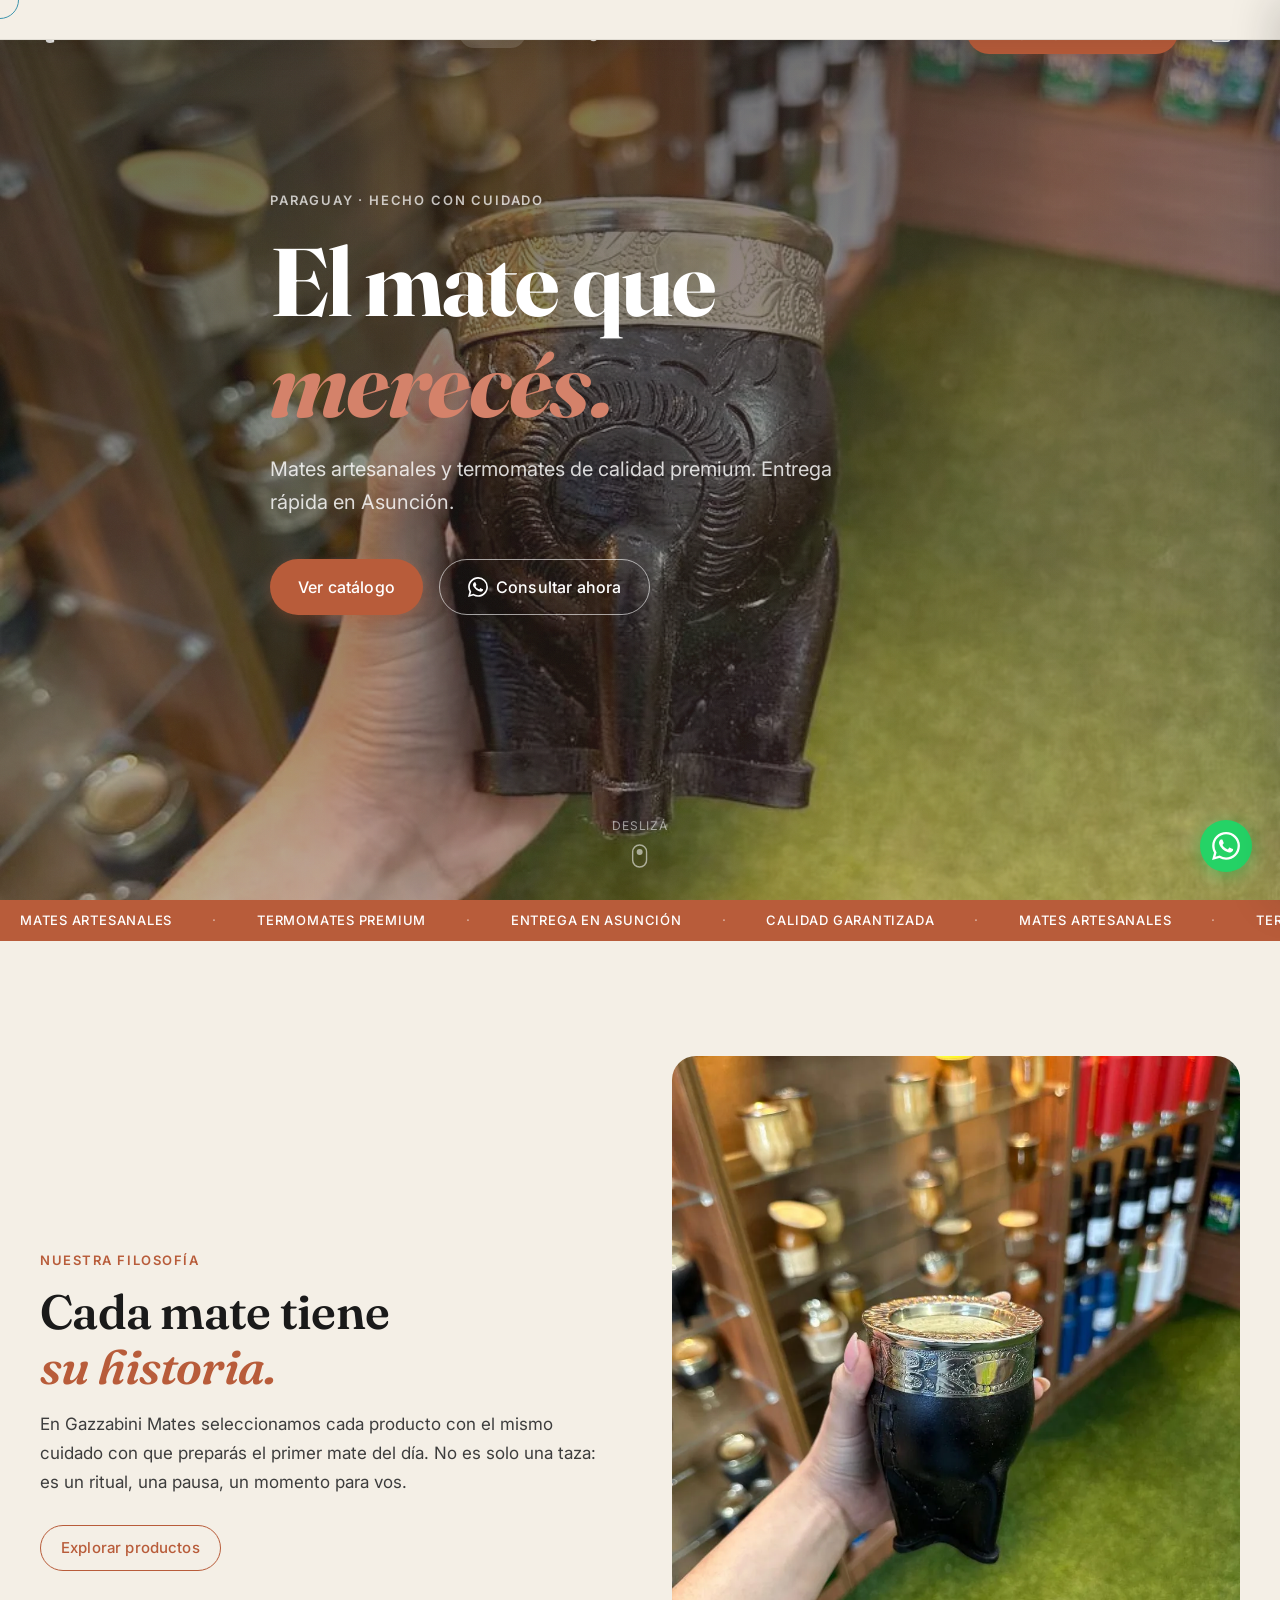
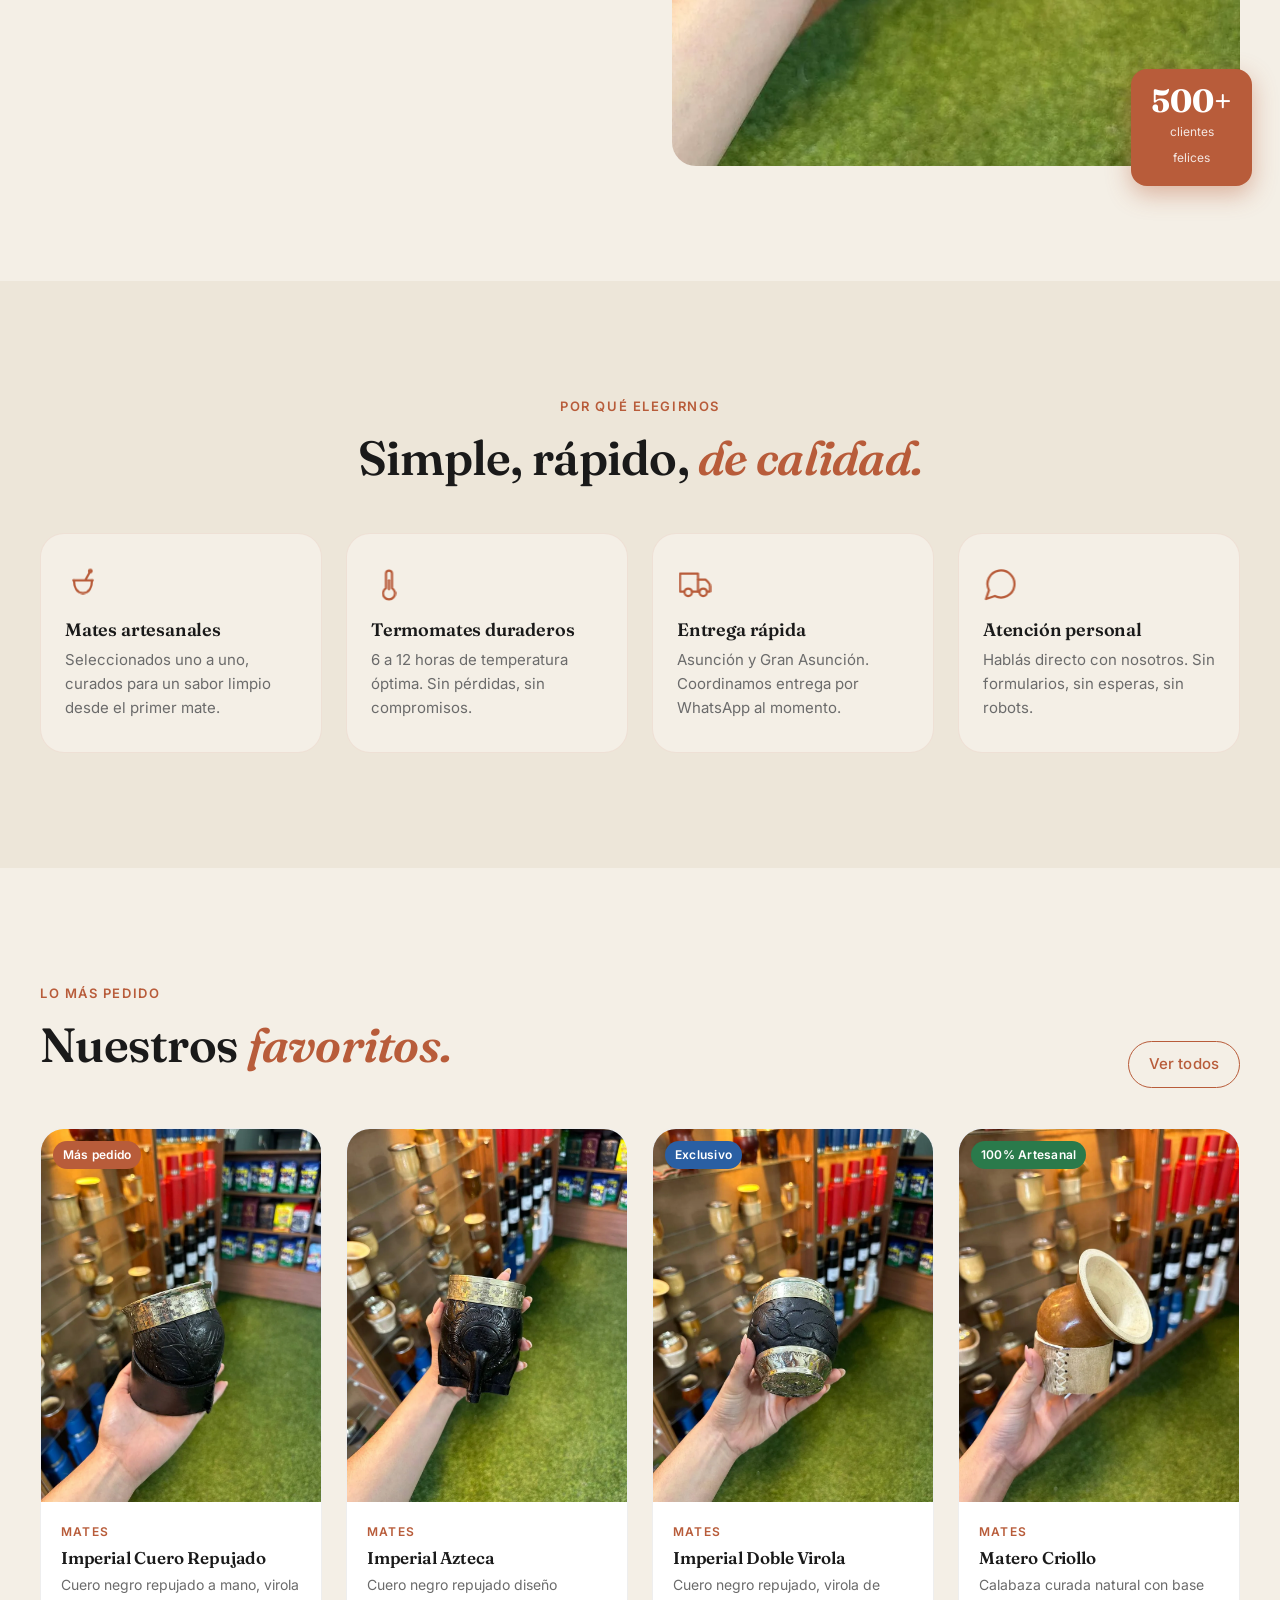
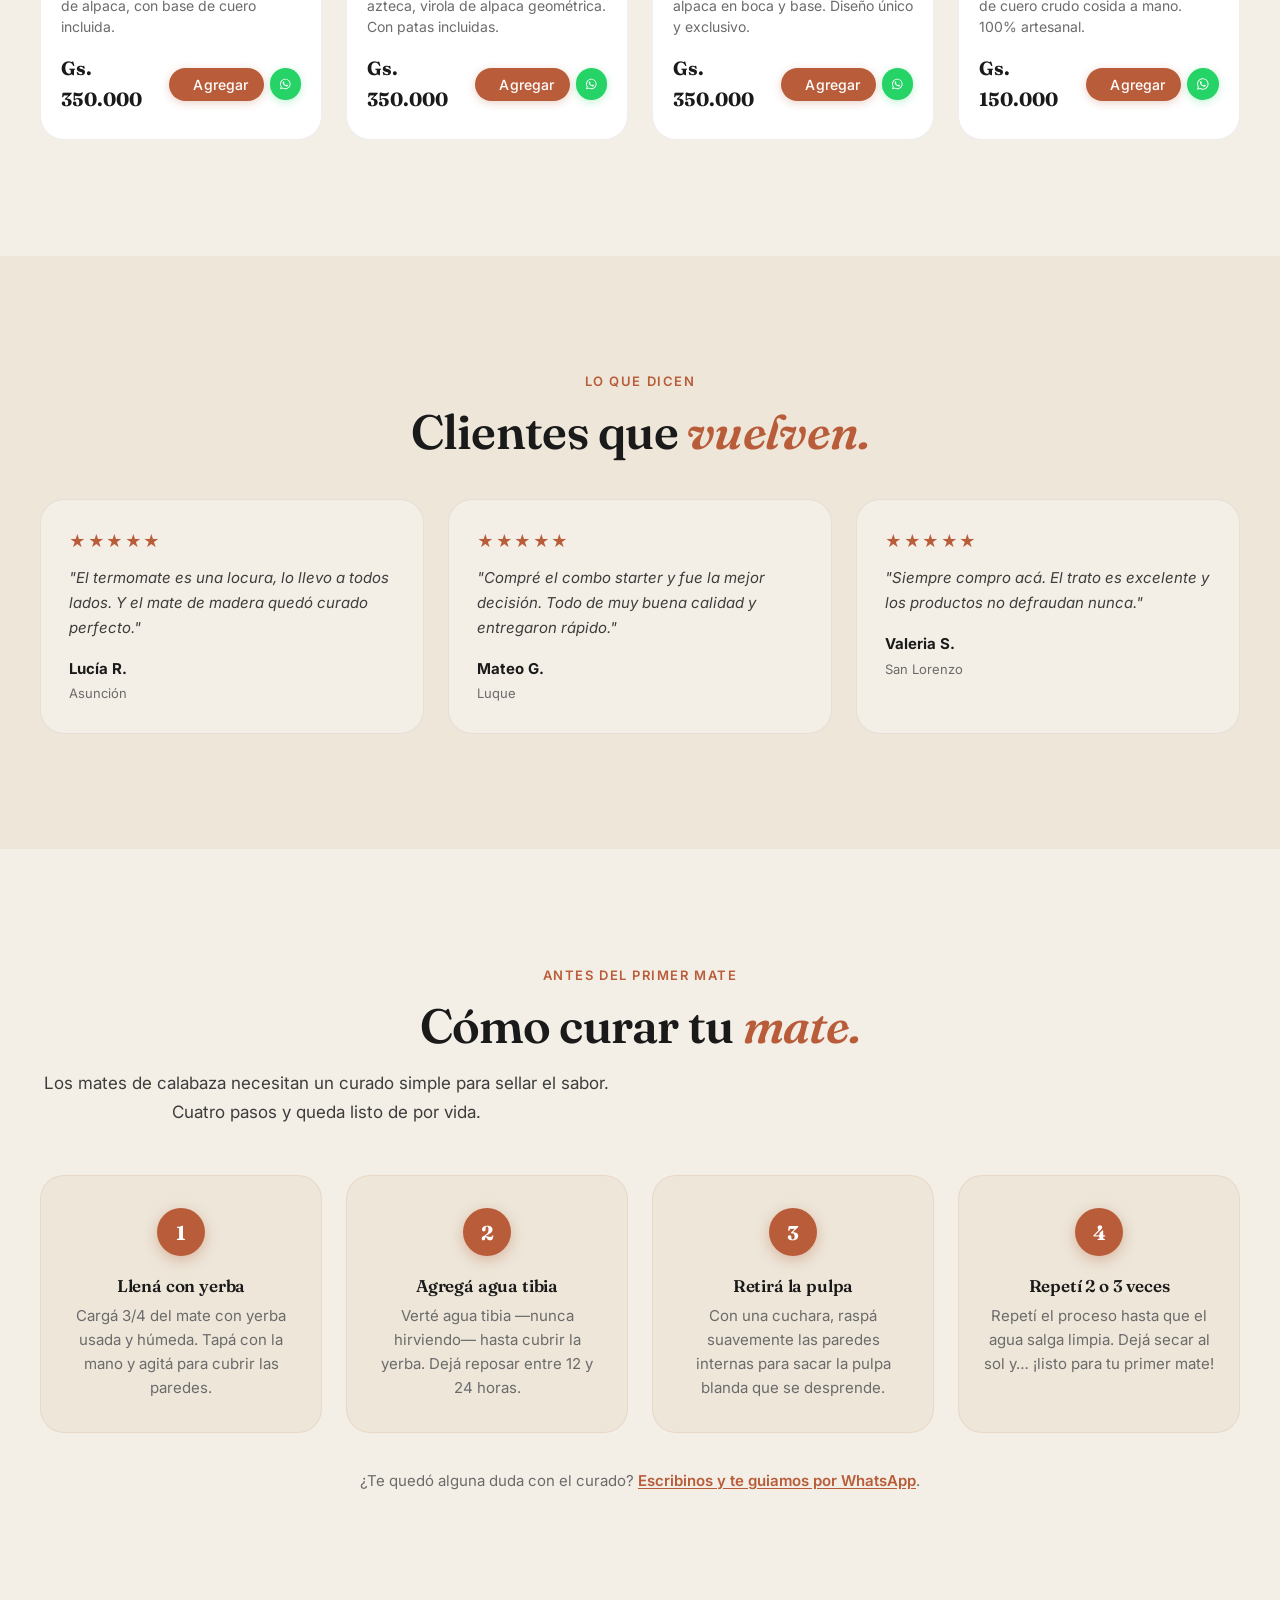
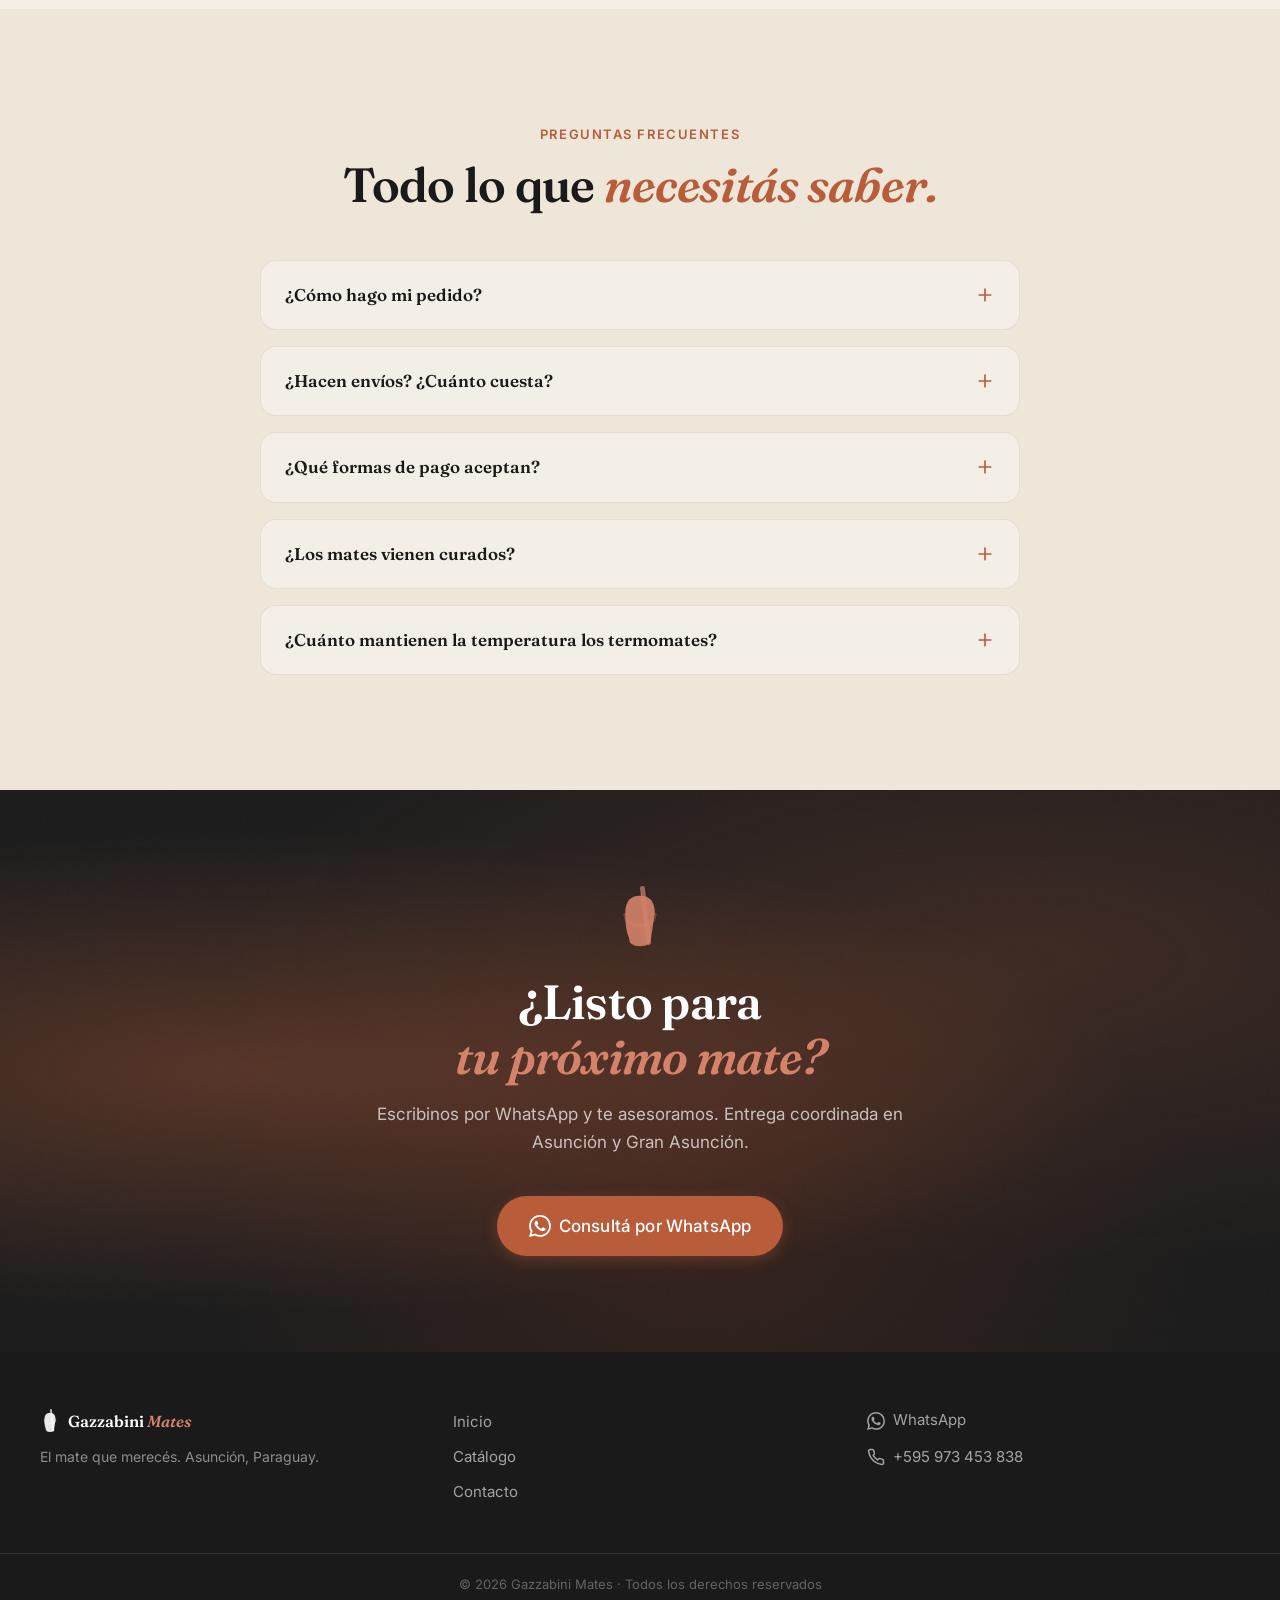
==== commit e4ccf331: "Instalar Meta Pixel en el rediseno - Codigo base del pixel (ID 1674684990457339) en el head con Page" ====
--- a/index.html
+++ b/index.html
@@ -71,41 +71,6 @@
         "acceptedAnswer": { "@type": "Answer", "text": "Entre 6 y 12 horas según el modelo, manteniendo el agua en su punto durante toda la jornada." } }
     ]
   }
-  </script>
-
-  <!-- ============================================================
-       ANALÍTICA — Meta Pixel + Google Analytics 4
-       ⚠️  REEMPLAZÁ los marcadores por tus IDs reales:
-         • TU_PIXEL_ID   → Meta Events Manager  (ej: 123456789012345)
-         • G-XXXXXXXXXX   → Google Analytics 4    (ej: G-ABCD1234EF)
-       Mientras tengan el marcador NO se carga nada ni se envían datos.
-  ============================================================ -->
-  <script>
-    (function () {
-      var PIXEL_ID = 'TU_PIXEL_ID';
-      if (PIXEL_ID === 'TU_PIXEL_ID') return; /* sin ID real → no carga */
-      !function(f,b,e,v,n,t,s){if(f.fbq)return;n=f.fbq=function(){n.callMethod?
-      n.callMethod.apply(n,arguments):n.queue.push(arguments)};if(!f._fbq)f._fbq=n;
-      n.push=n;n.loaded=!0;n.version='2.0';n.queue=[];t=b.createElement(e);t.async=!0;
-      t.src=v;s=b.getElementsByTagName(e)[0];s.parentNode.insertBefore(t,s)}(window,
-      document,'script','https://connect.facebook.net/en_US/fbevents.js');
-      fbq('init', PIXEL_ID);
-      fbq('track', 'PageView');
-    })();
-  </script>
-  <script>
-    (function () {
-      var GA_ID = 'G-XXXXXXXXXX';
-      if (GA_ID === 'G-XXXXXXXXXX') return; /* sin ID real → no carga */
-      var s = document.createElement('script');
-      s.async = true;
-      s.src = 'https://www.googletagmanager.com/gtag/js?id=' + GA_ID;
-      document.head.appendChild(s);
-      window.dataLayer = window.dataLayer || [];
-      window.gtag = function () { dataLayer.push(arguments); };
-      gtag('js', new Date());
-      gtag('config', GA_ID);
-    })();
   </script>
 </head>
 <body>
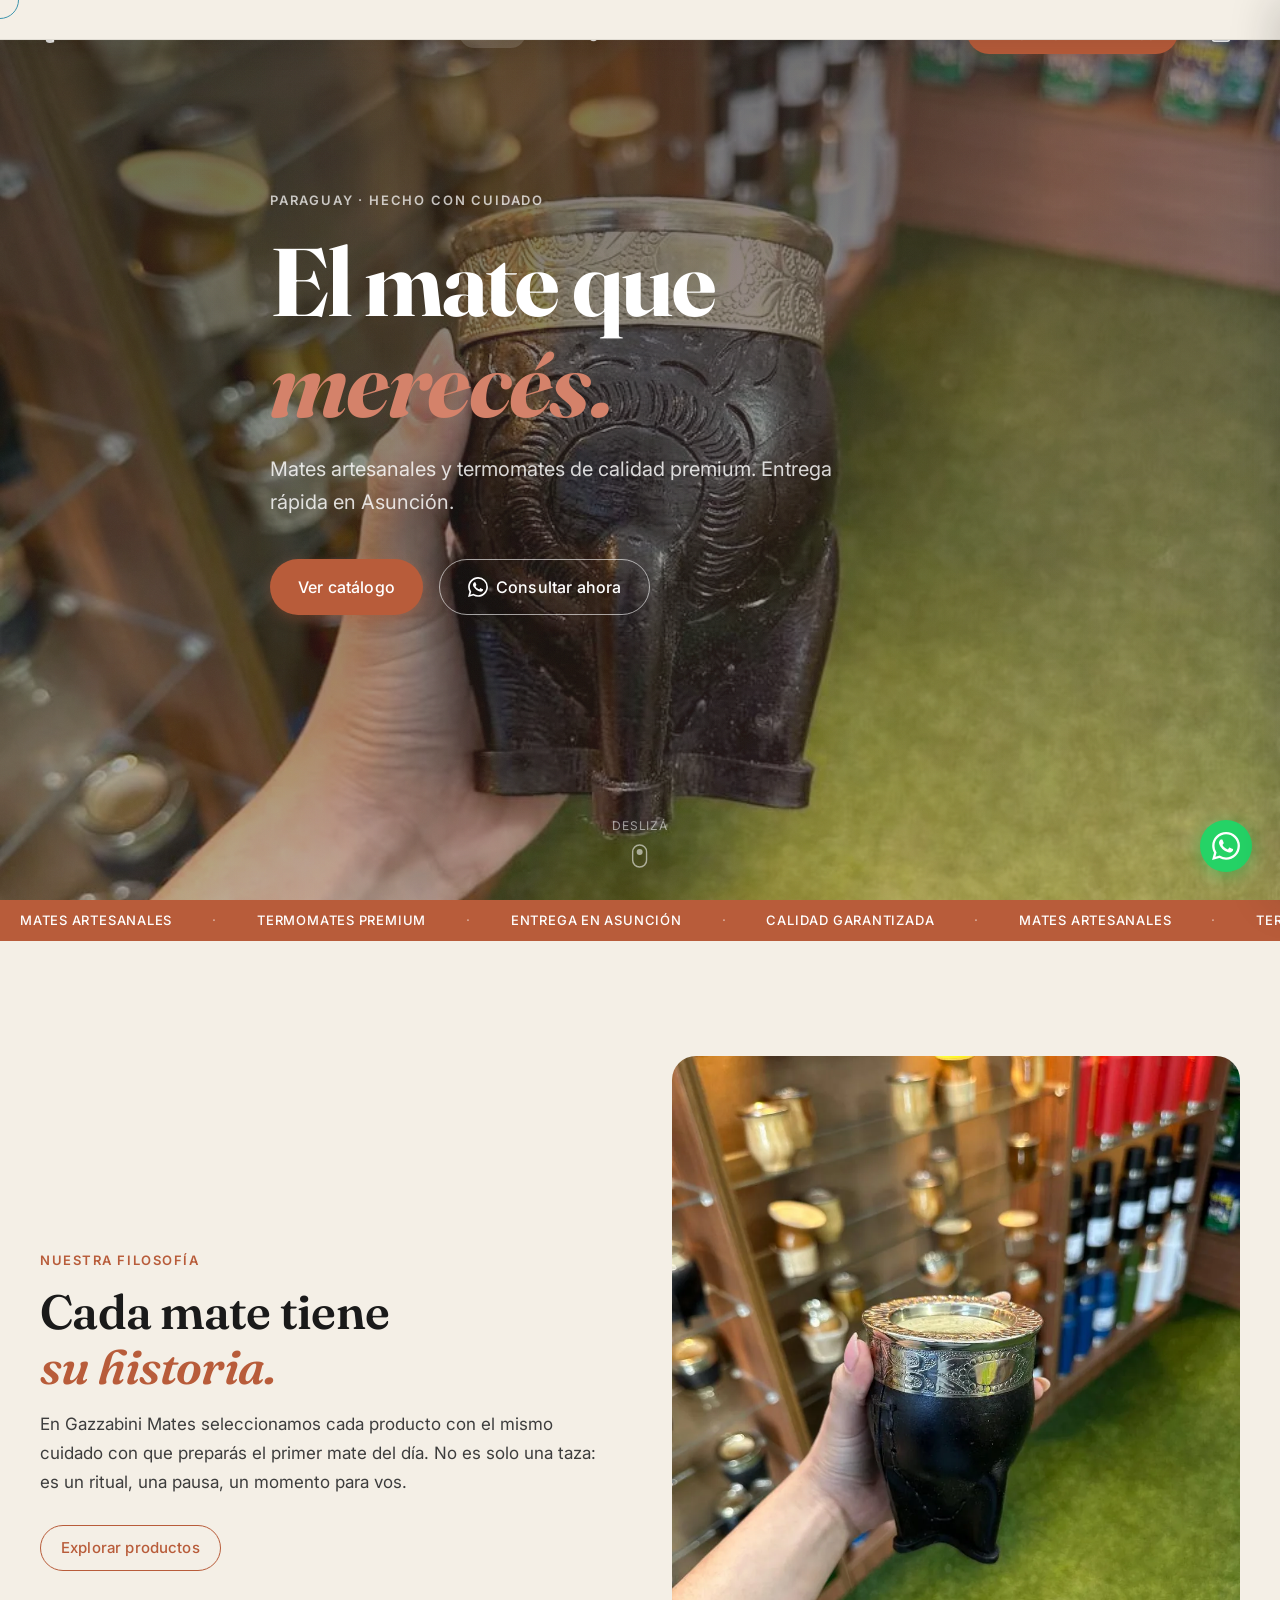
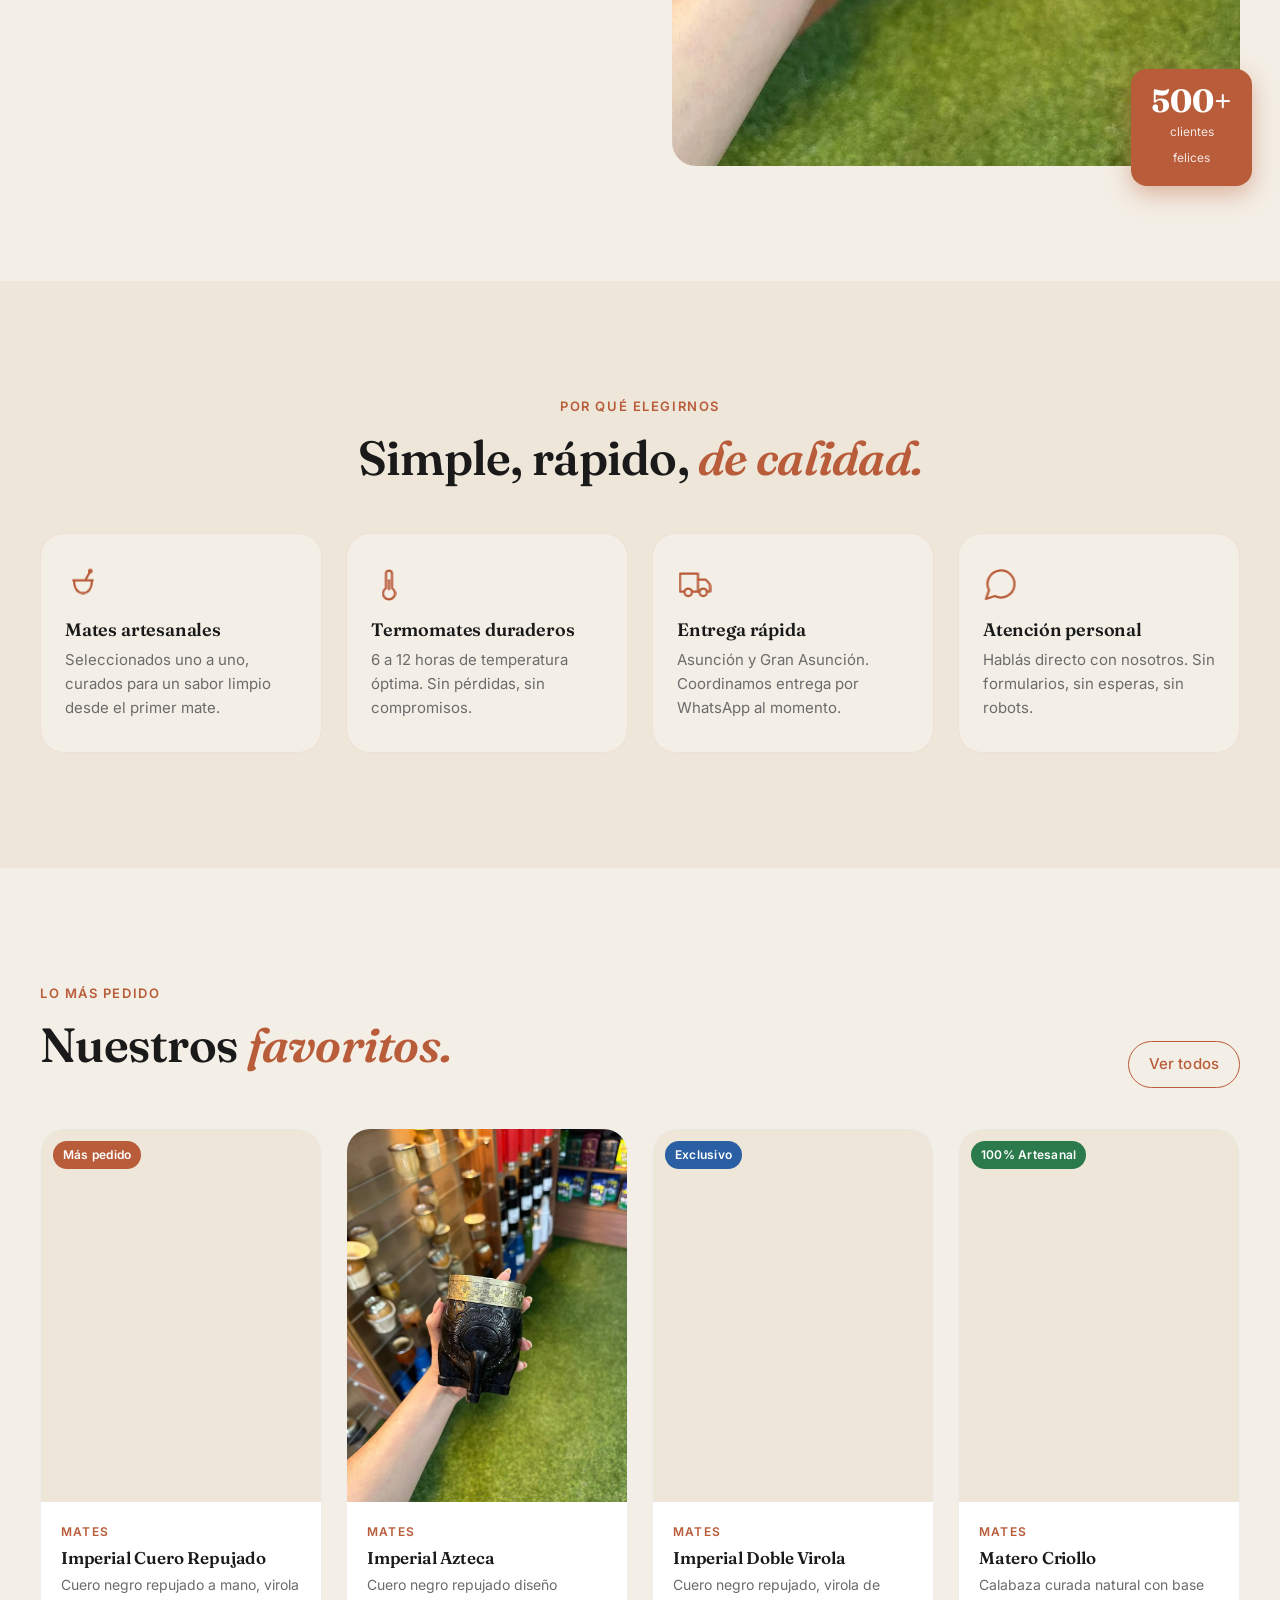
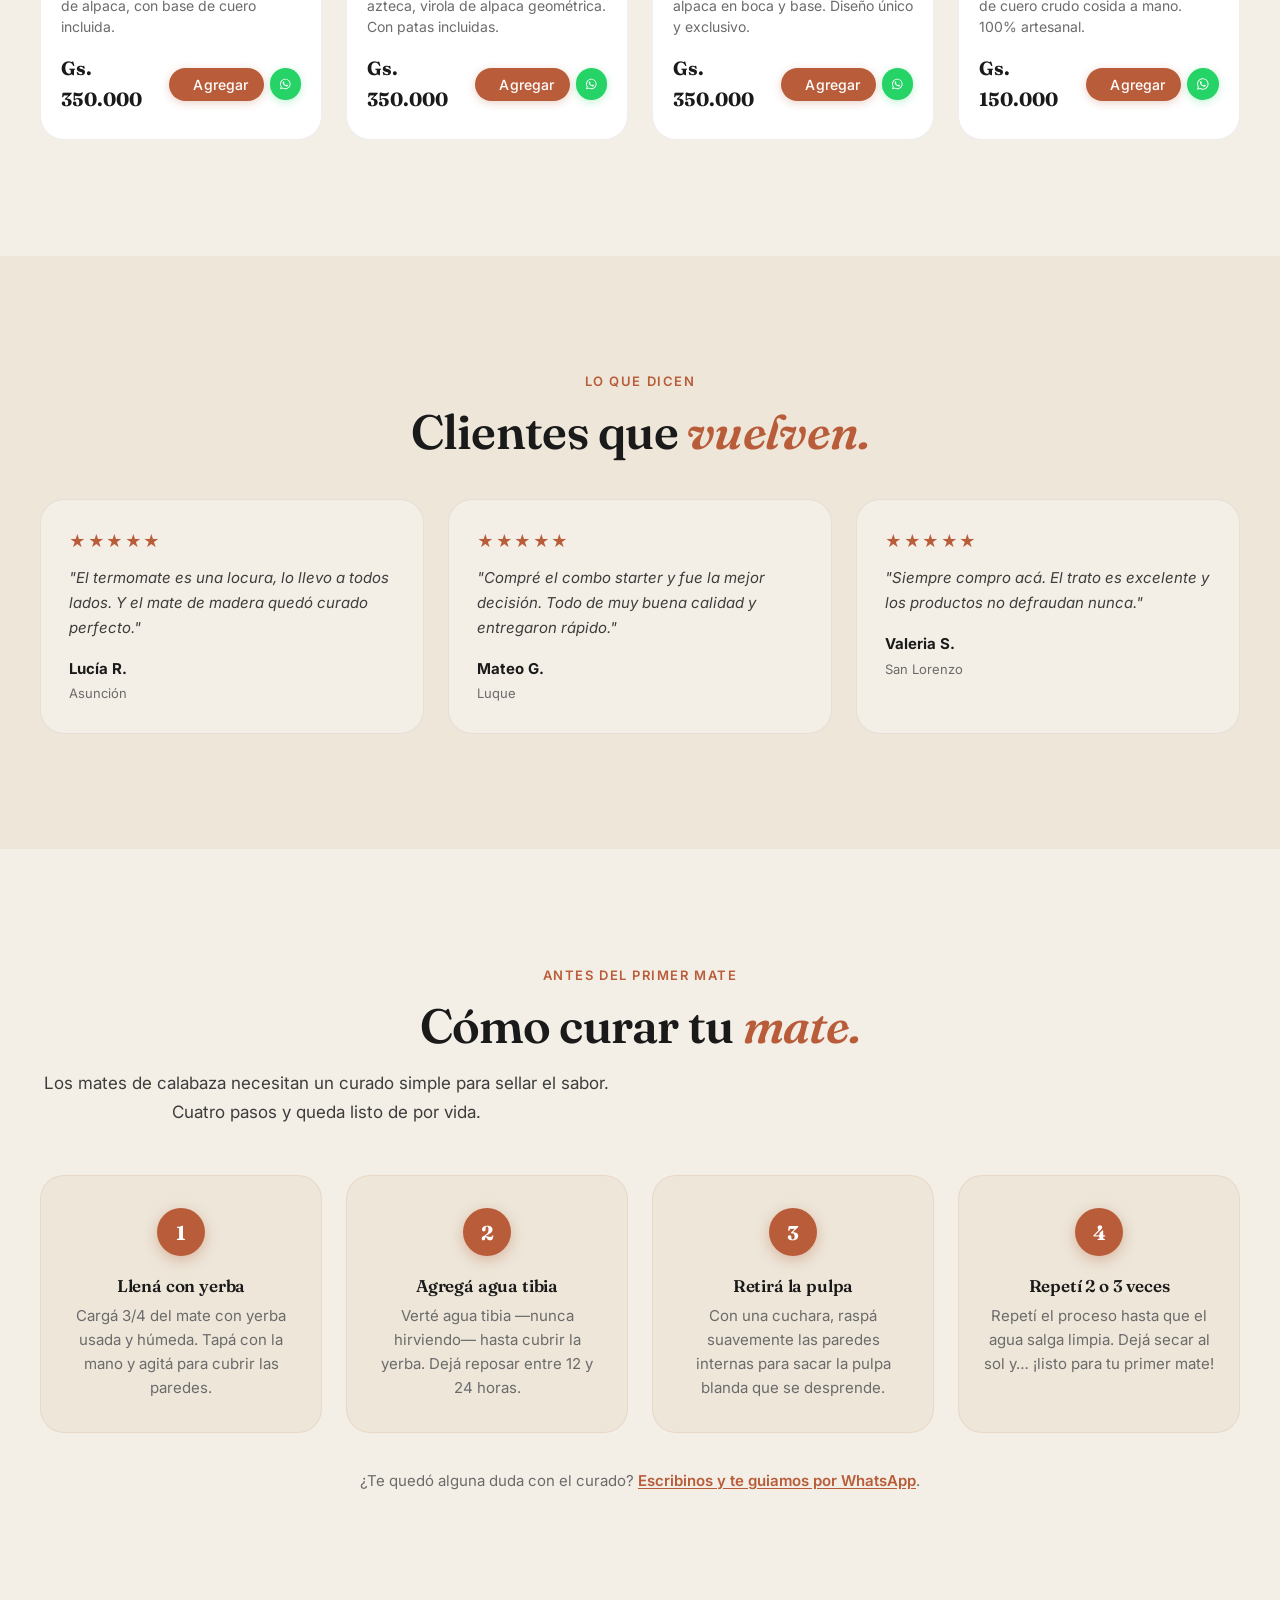
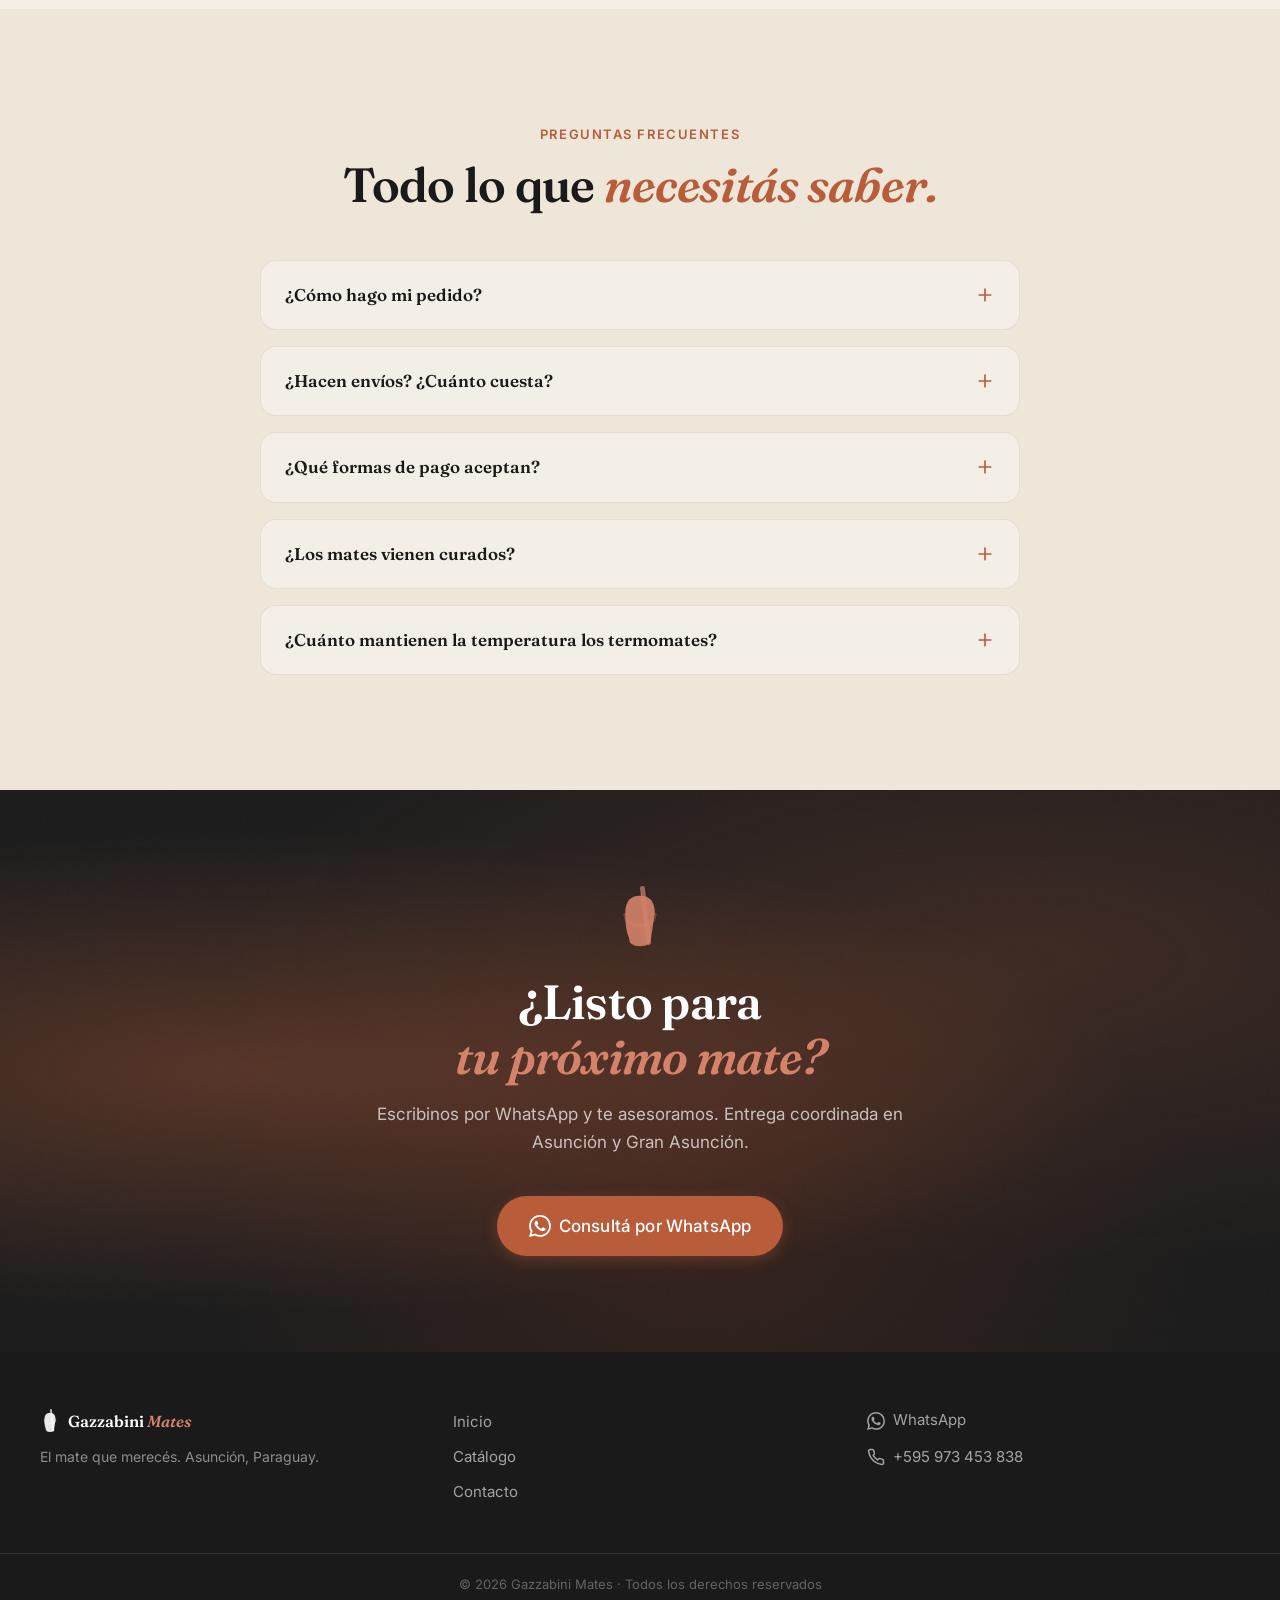
==== commit 9d1c89c1: "Instalar Meta Pixel tambien en el sitio raiz - Pixel 1674684990457339 + PageView en index, catalogo " ====
--- a/index.html
+++ b/index.html
@@ -72,6 +72,23 @@
     ]
   }
   </script>
+
+  <!-- Meta Pixel Code -->
+  <script>
+    !function(f,b,e,v,n,t,s)
+    {if(f.fbq)return;n=f.fbq=function(){n.callMethod?
+    n.callMethod.apply(n,arguments):n.queue.push(arguments)};
+    if(!f._fbq)f._fbq=n;n.push=n;n.loaded=!0;n.version='2.0';
+    n.queue=[];t=b.createElement(e);t.async=!0;
+    t.src=v;s=b.getElementsByTagName(e)[0];
+    s.parentNode.insertBefore(t,s)}(window, document,'script',
+    'https://connect.facebook.net/en_US/fbevents.js');
+    fbq('init', '1674684990457339');
+    fbq('track', 'PageView');
+  </script>
+  <noscript><img height="1" width="1" style="display:none"
+    src="https://www.facebook.com/tr?id=1674684990457339&ev=PageView&noscript=1" /></noscript>
+  <!-- End Meta Pixel Code -->
 </head>
 <body>
 
@@ -461,6 +478,6 @@
     <div class="cursor-ring"></div>
   </div>
 
-  <script defer src="main.js?v=20260609a"></script>
+  <script defer src="main.js?v=20260622a"></script>
 </body>
 </html>
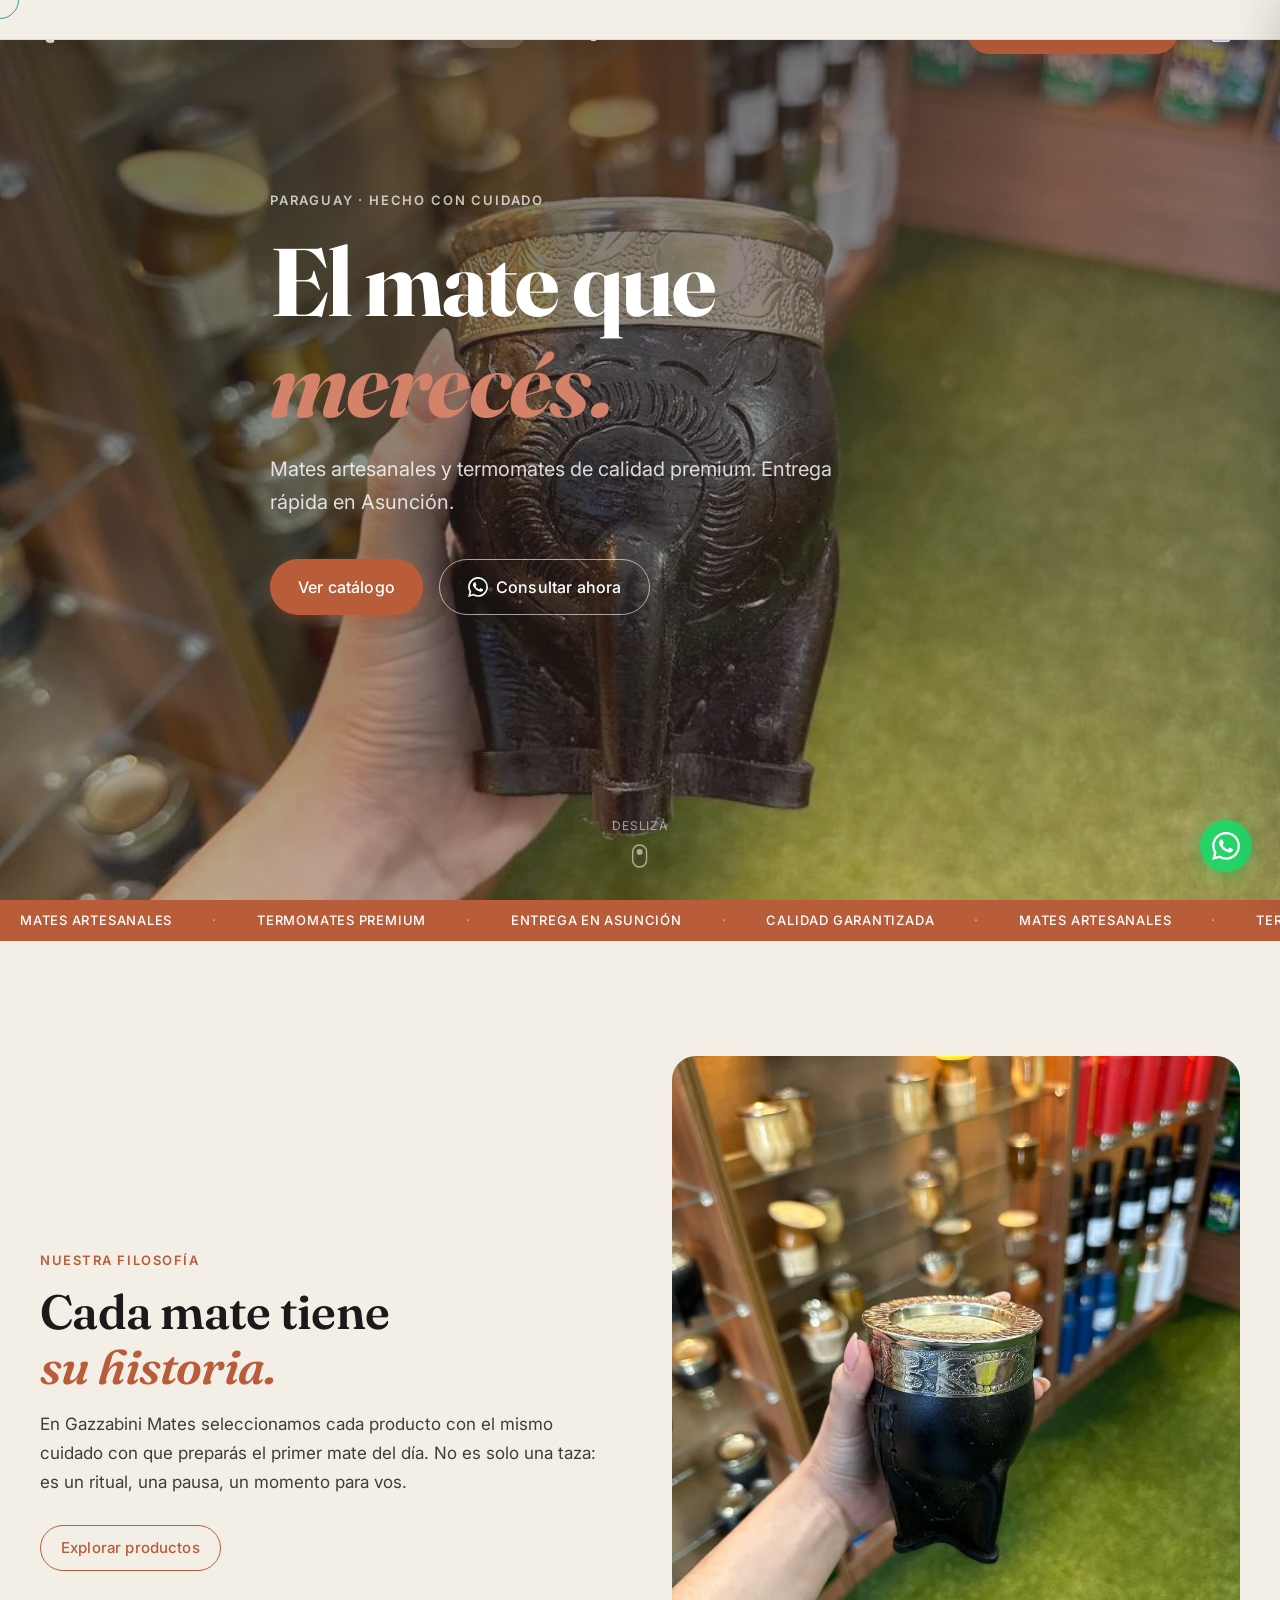
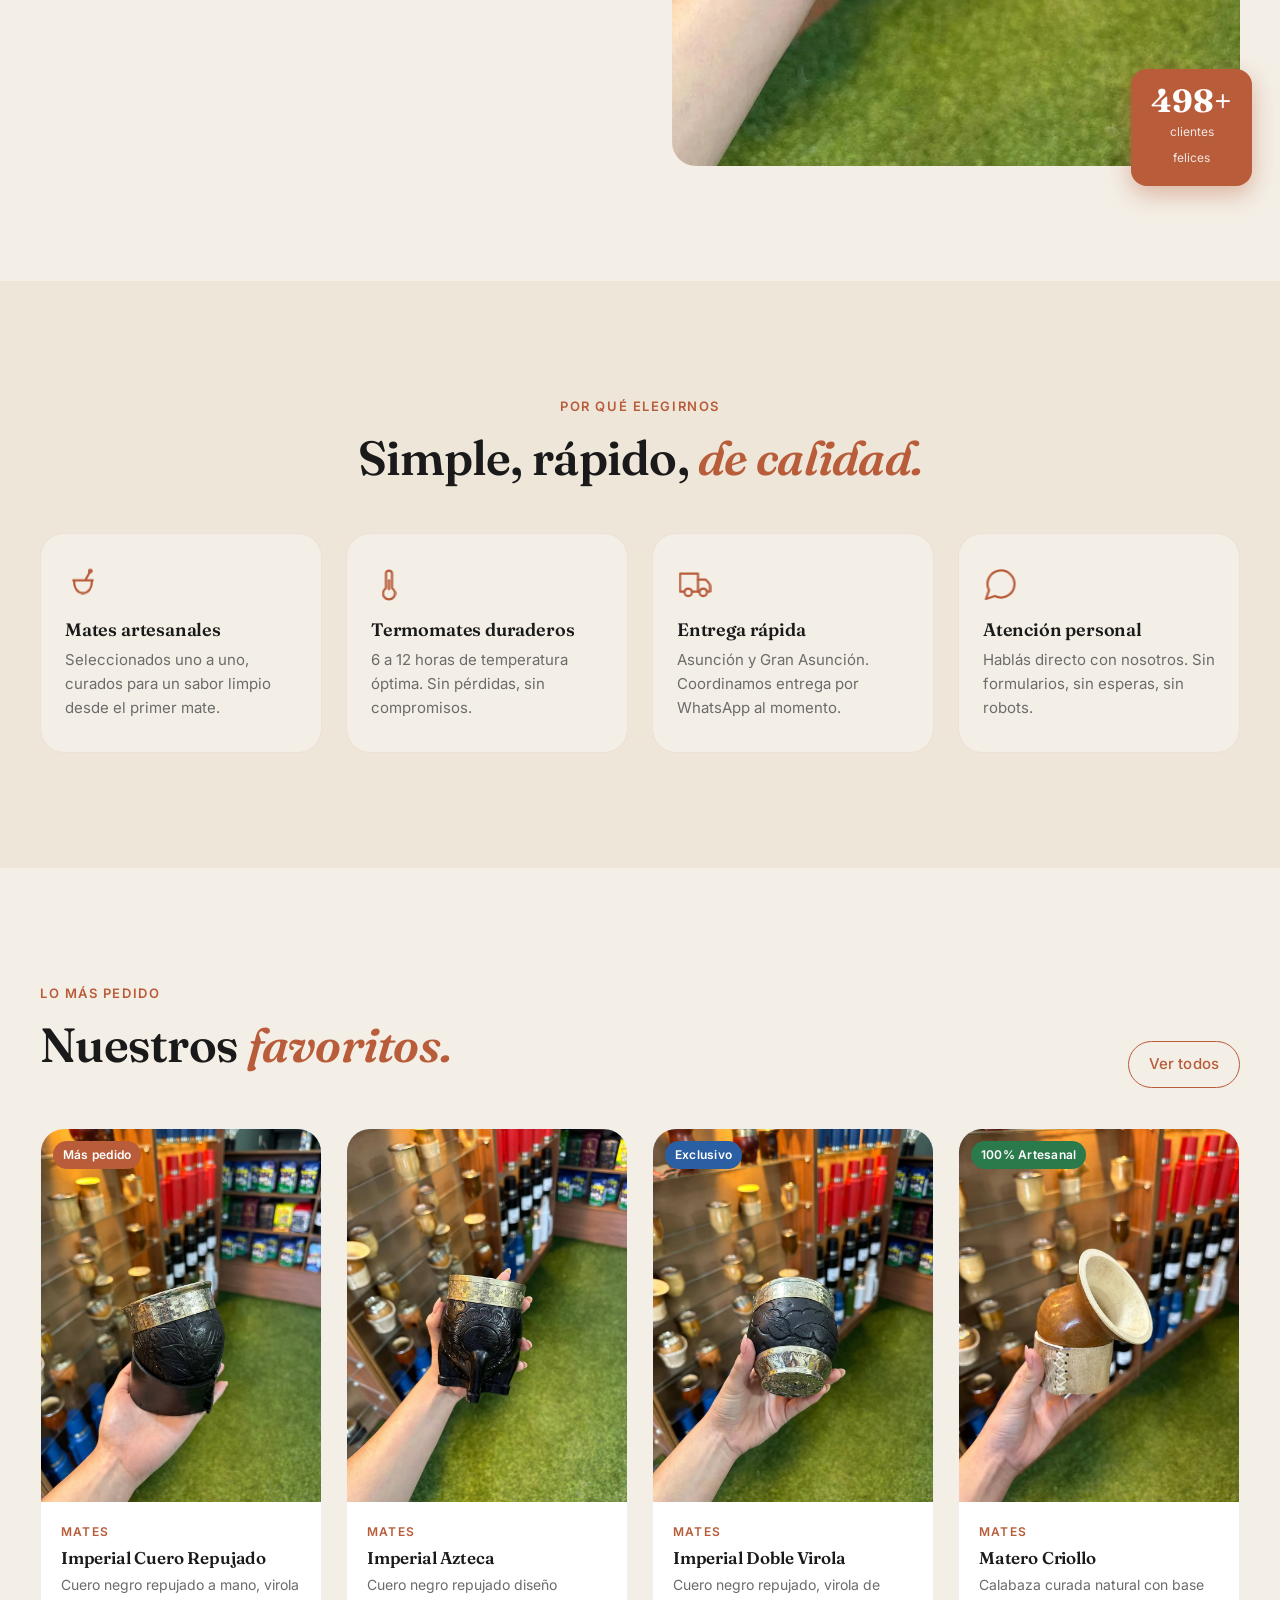
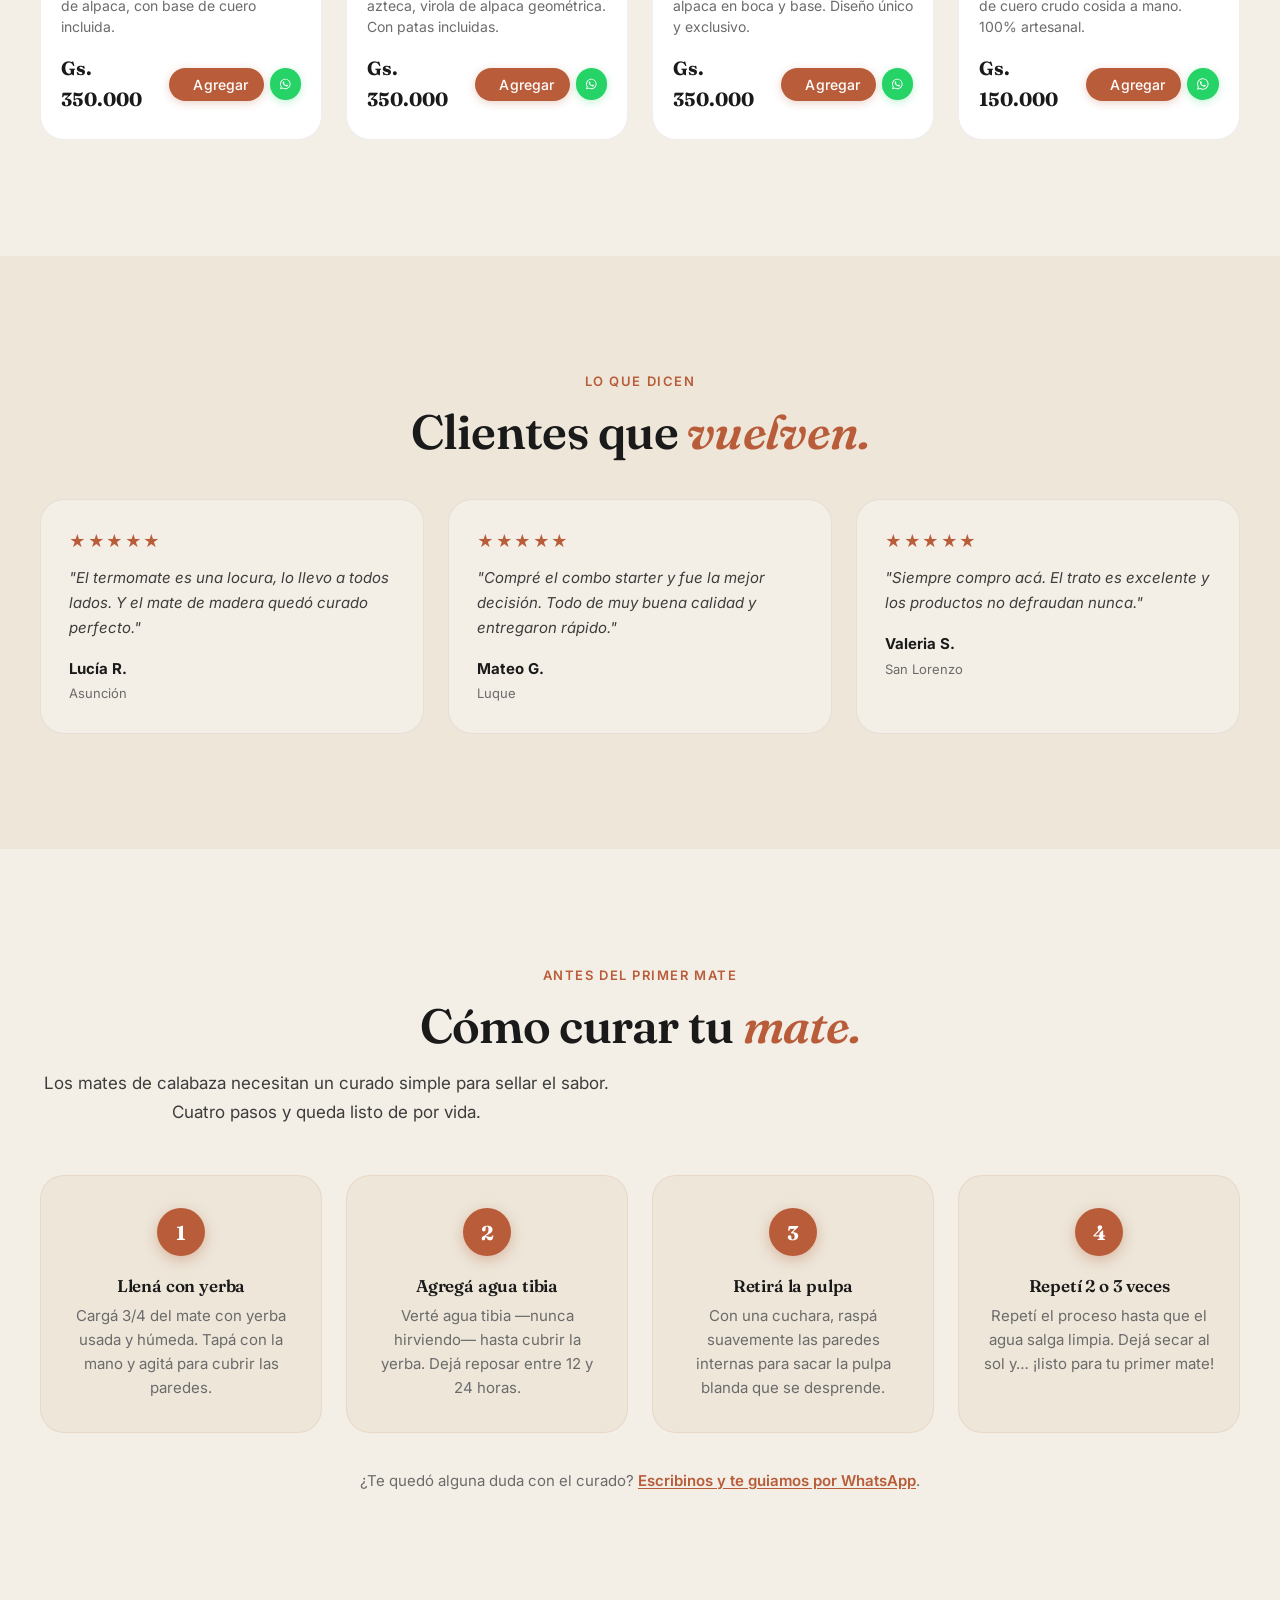
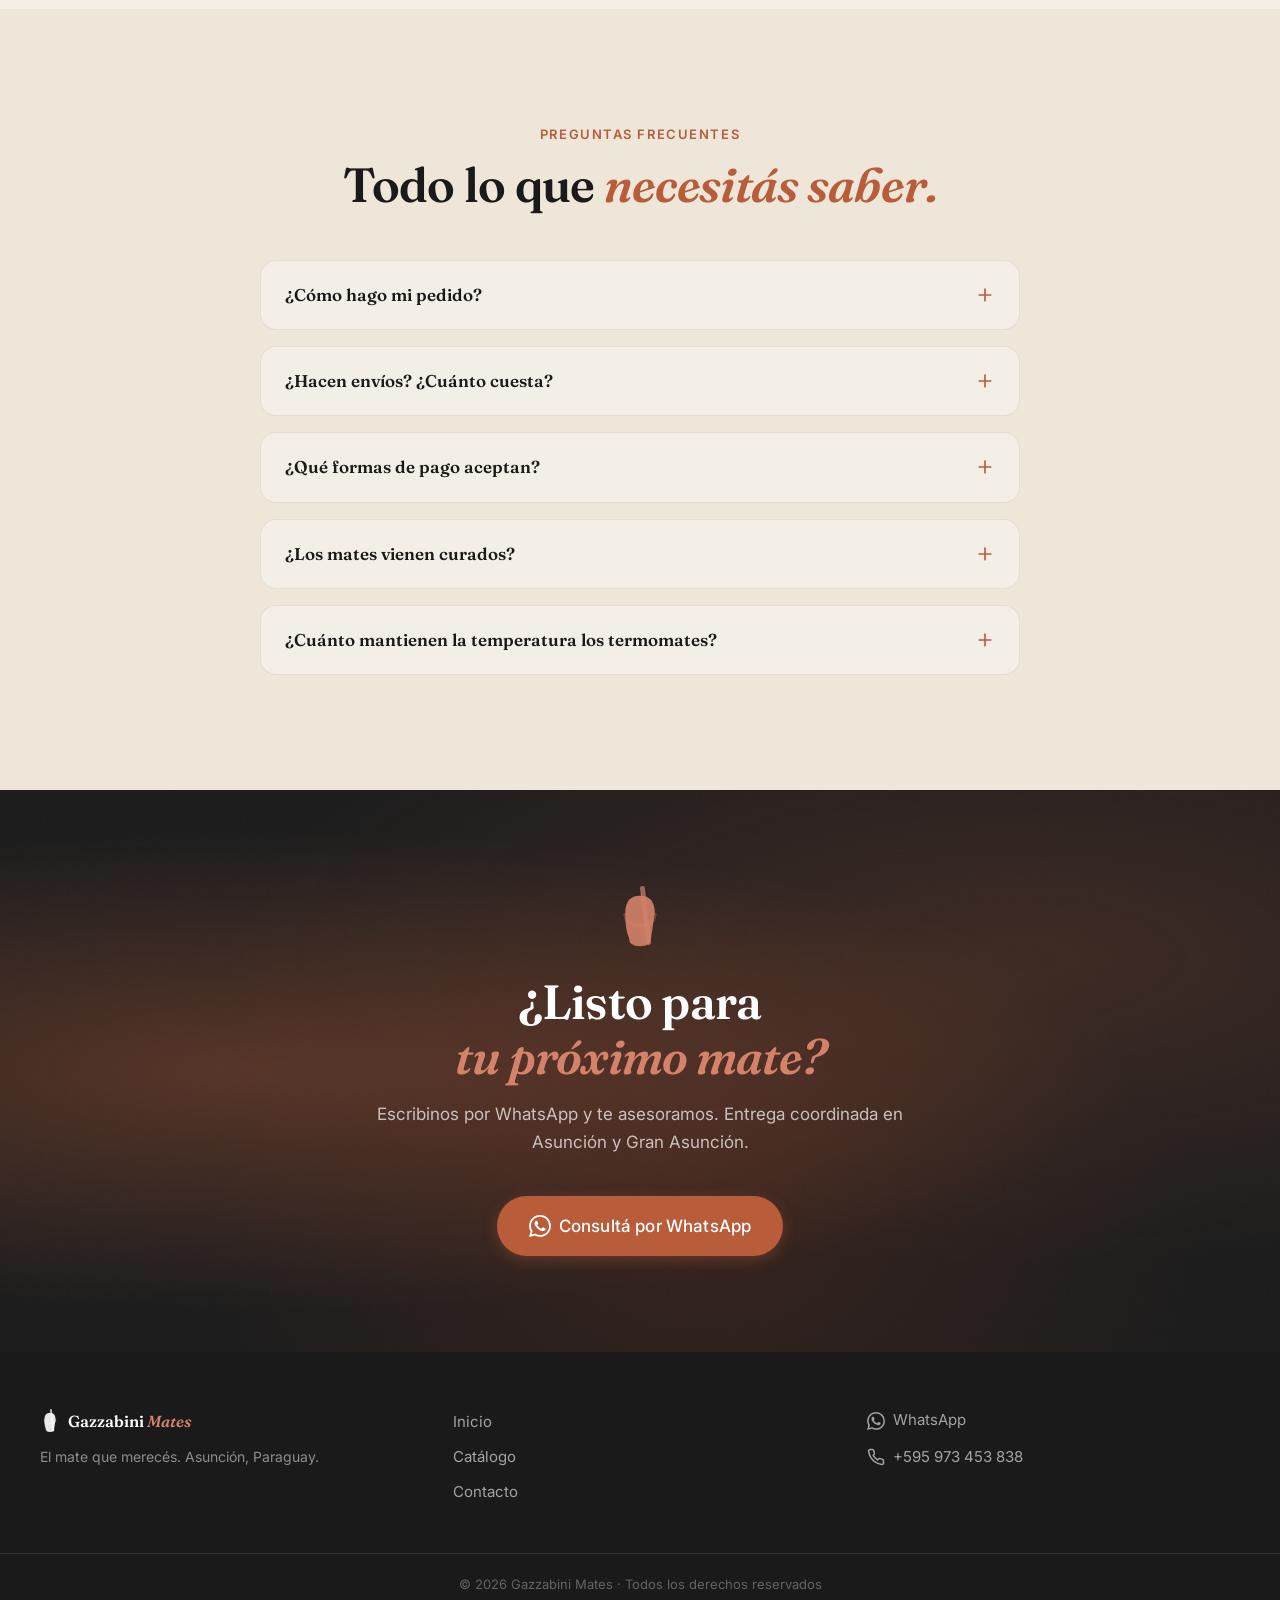
==== commit 26893e37: "Actualizar Meta Pixel al nuevo ID del portafolio Gazzabini Mates - Reemplazar pixel 1674684990457339" ====
--- a/index.html
+++ b/index.html
@@ -83,11 +83,11 @@
     t.src=v;s=b.getElementsByTagName(e)[0];
     s.parentNode.insertBefore(t,s)}(window, document,'script',
     'https://connect.facebook.net/en_US/fbevents.js');
-    fbq('init', '1674684990457339');
+    fbq('init', '2923739371300750');
     fbq('track', 'PageView');
   </script>
   <noscript><img height="1" width="1" style="display:none"
-    src="https://www.facebook.com/tr?id=1674684990457339&ev=PageView&noscript=1" /></noscript>
+    src="https://www.facebook.com/tr?id=2923739371300750&ev=PageView&noscript=1" /></noscript>
   <!-- End Meta Pixel Code -->
 </head>
 <body>
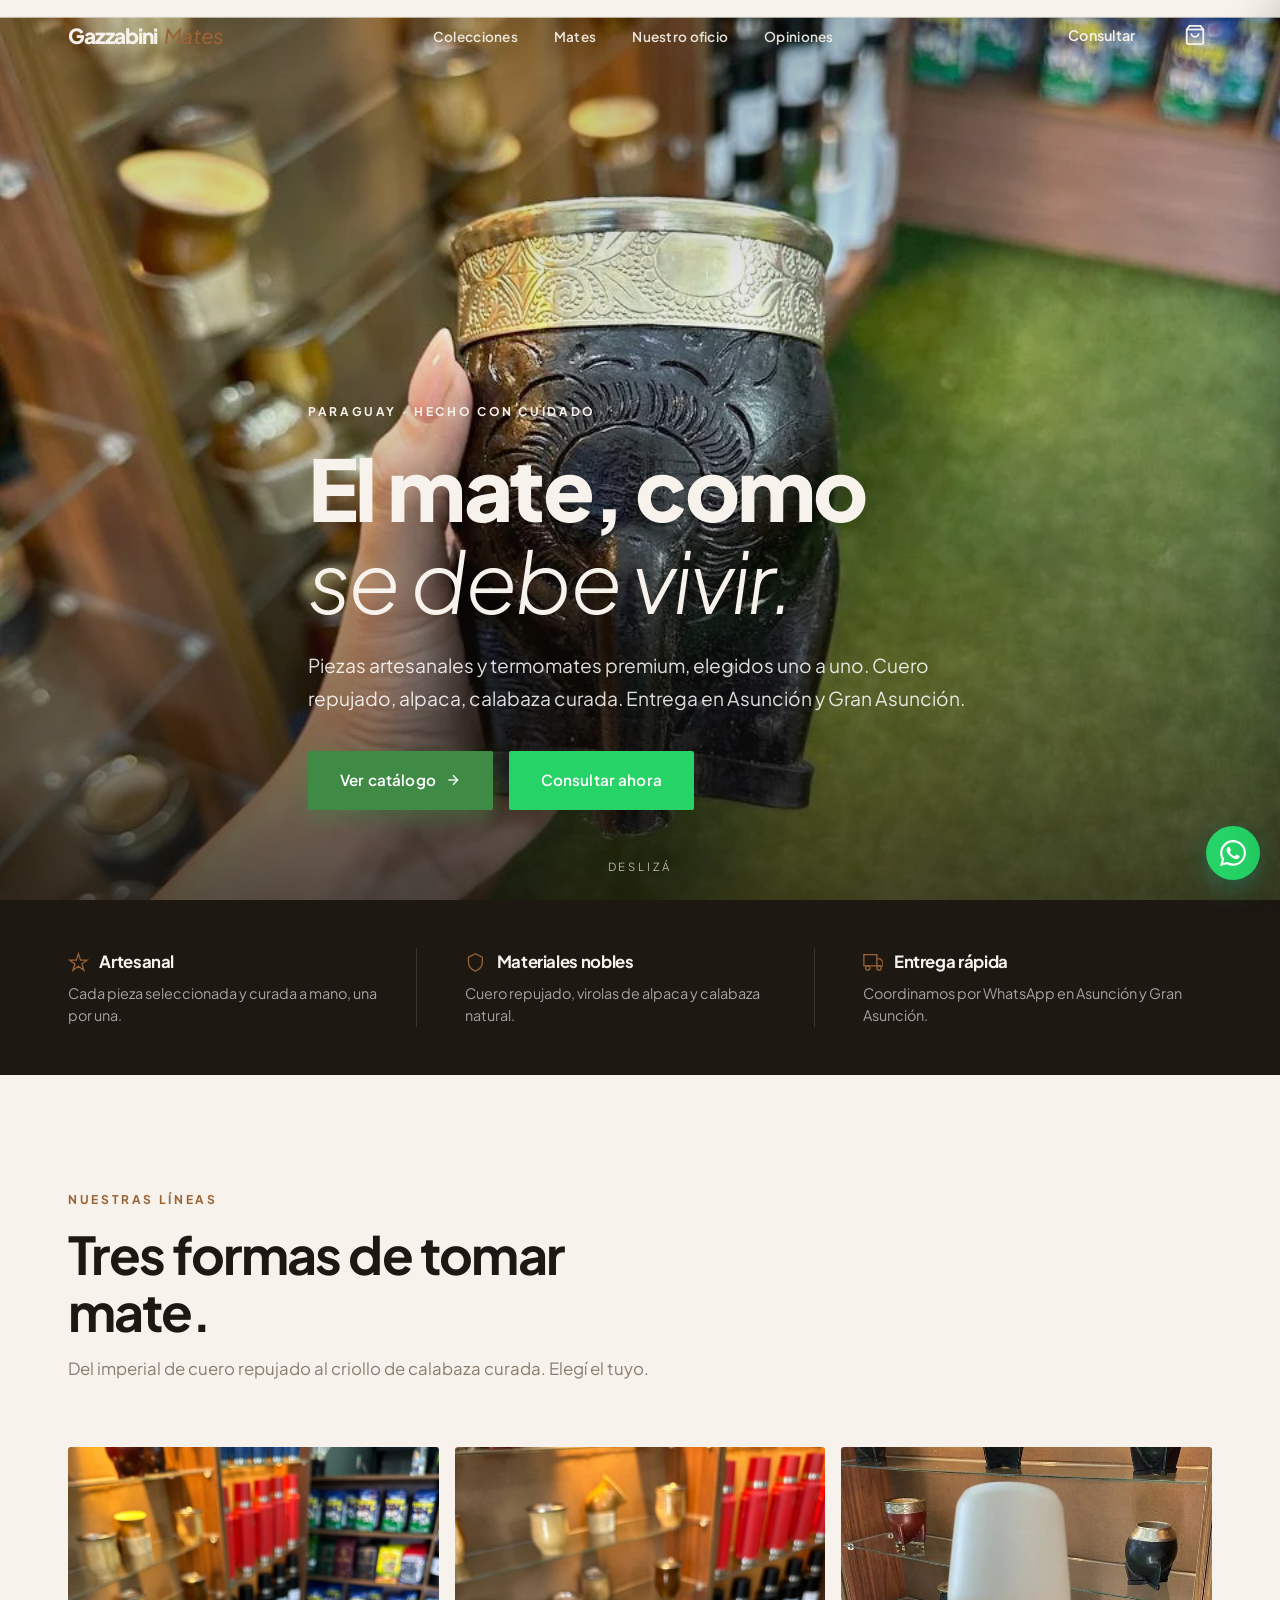
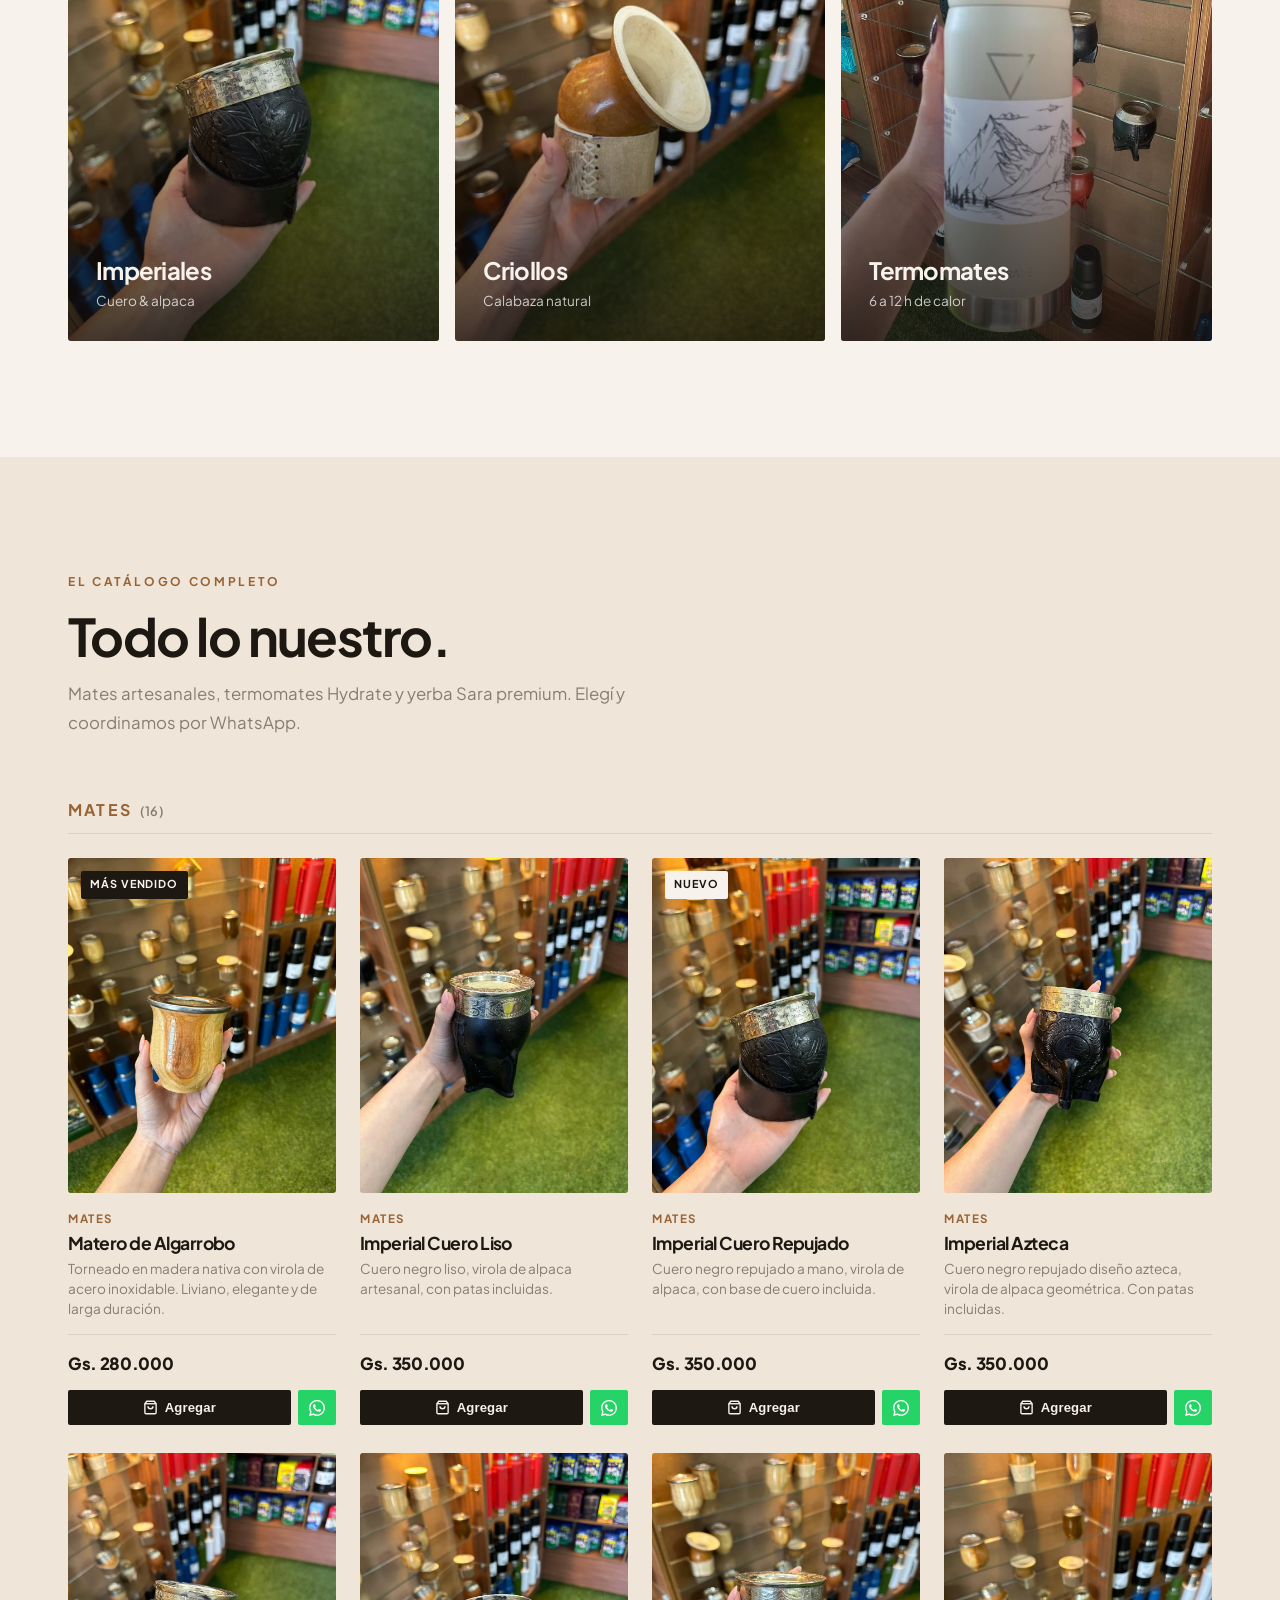
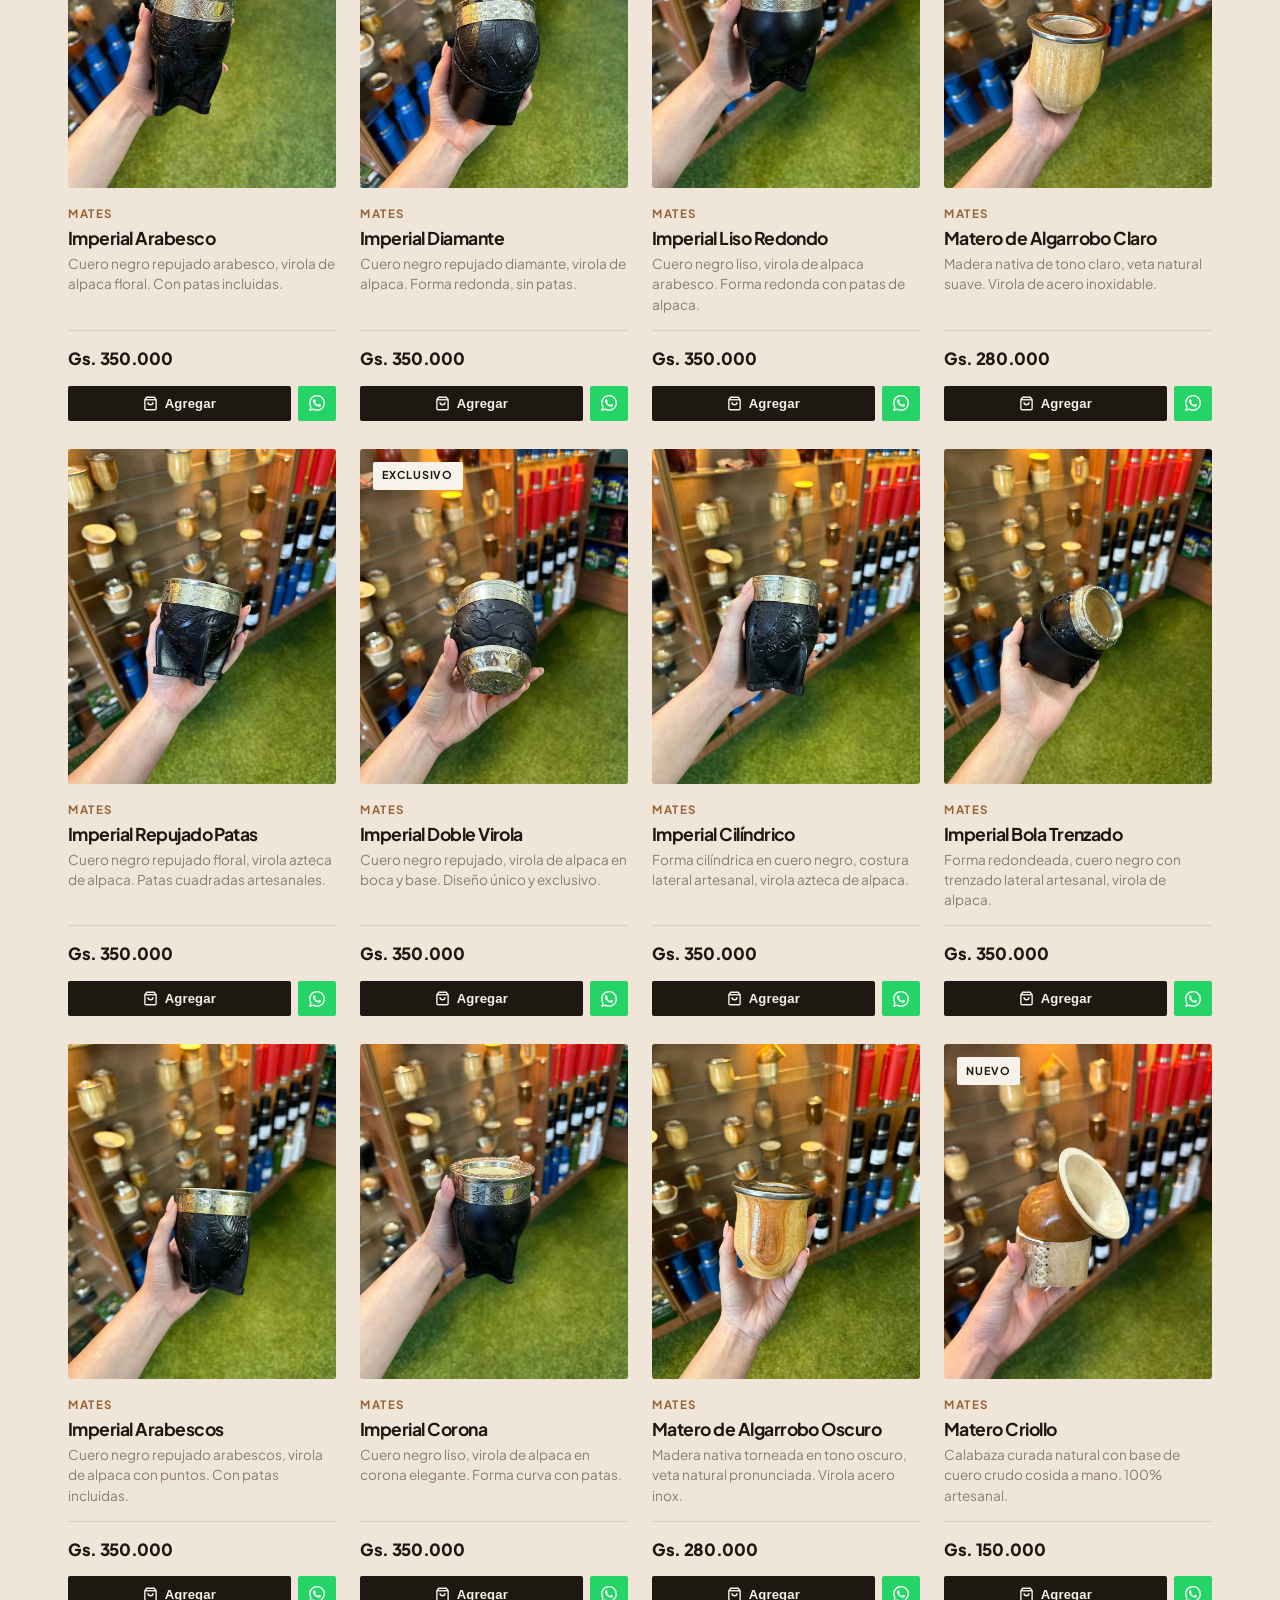
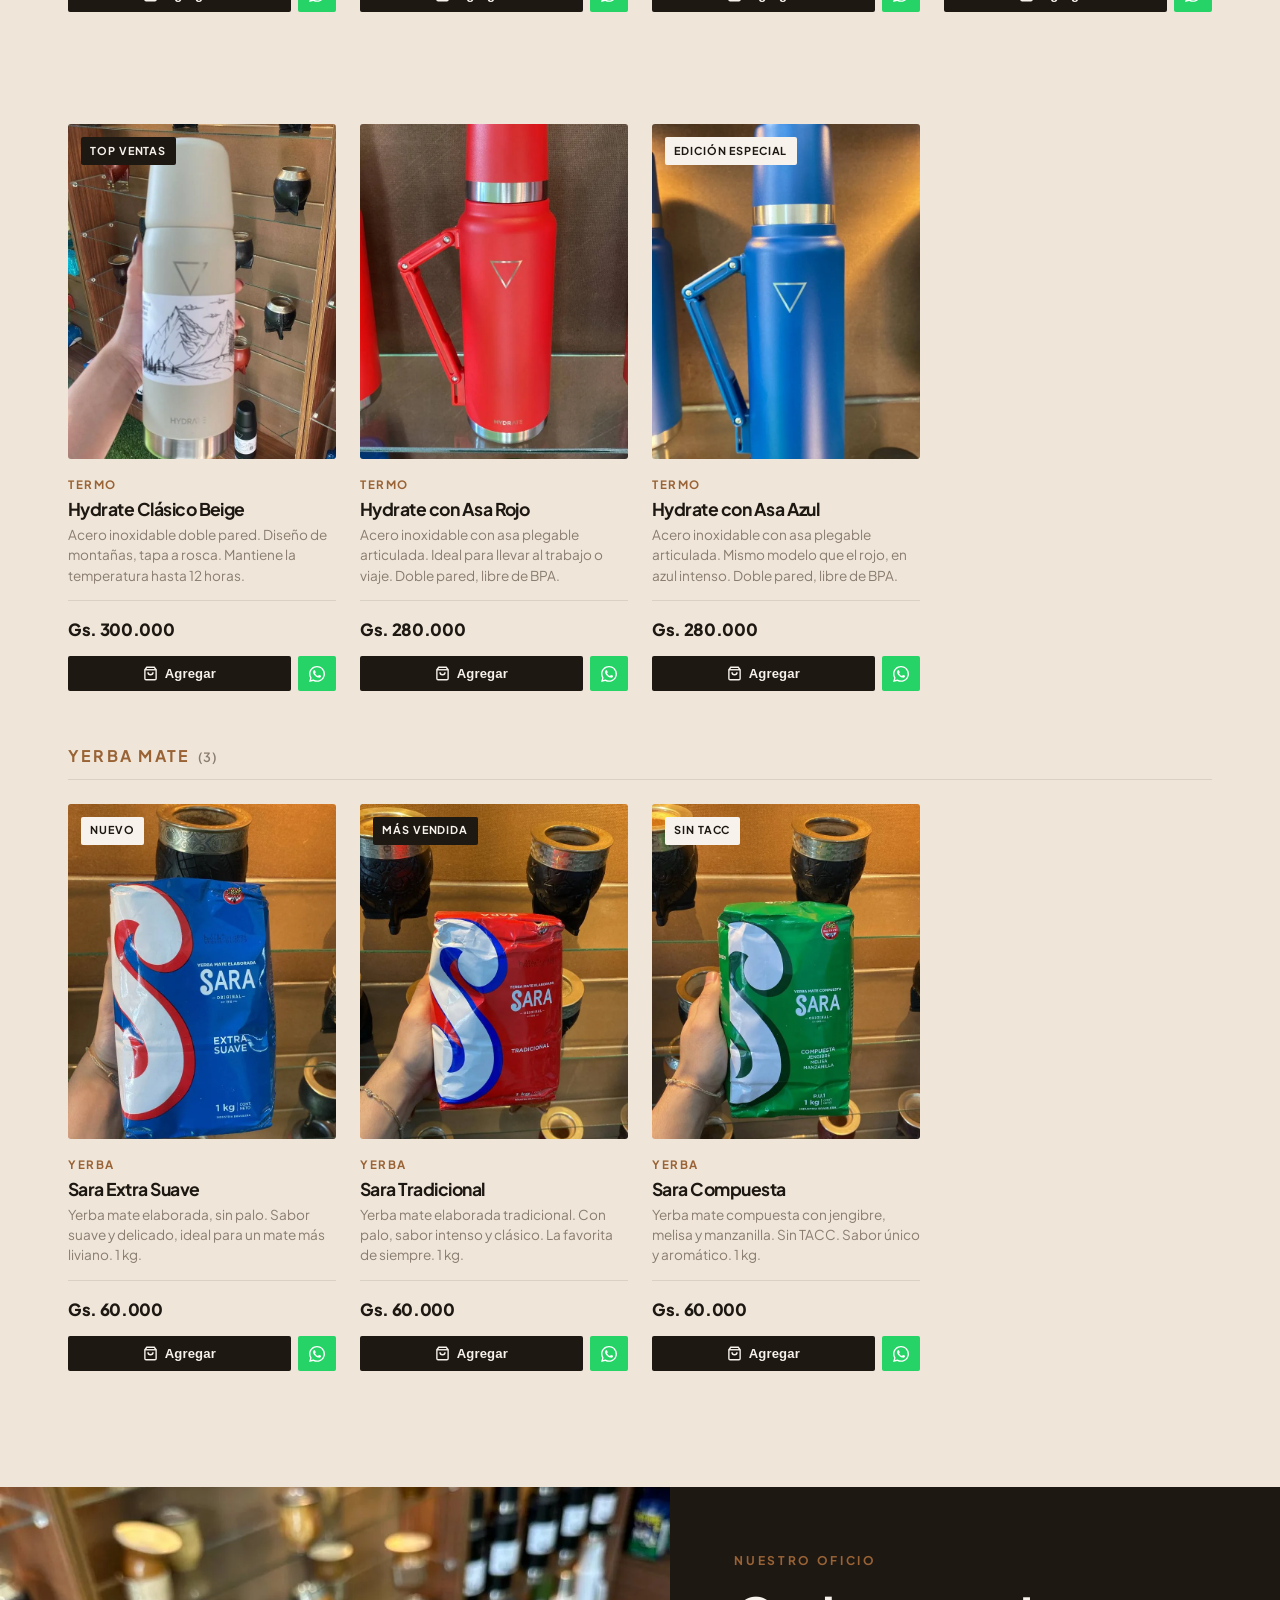
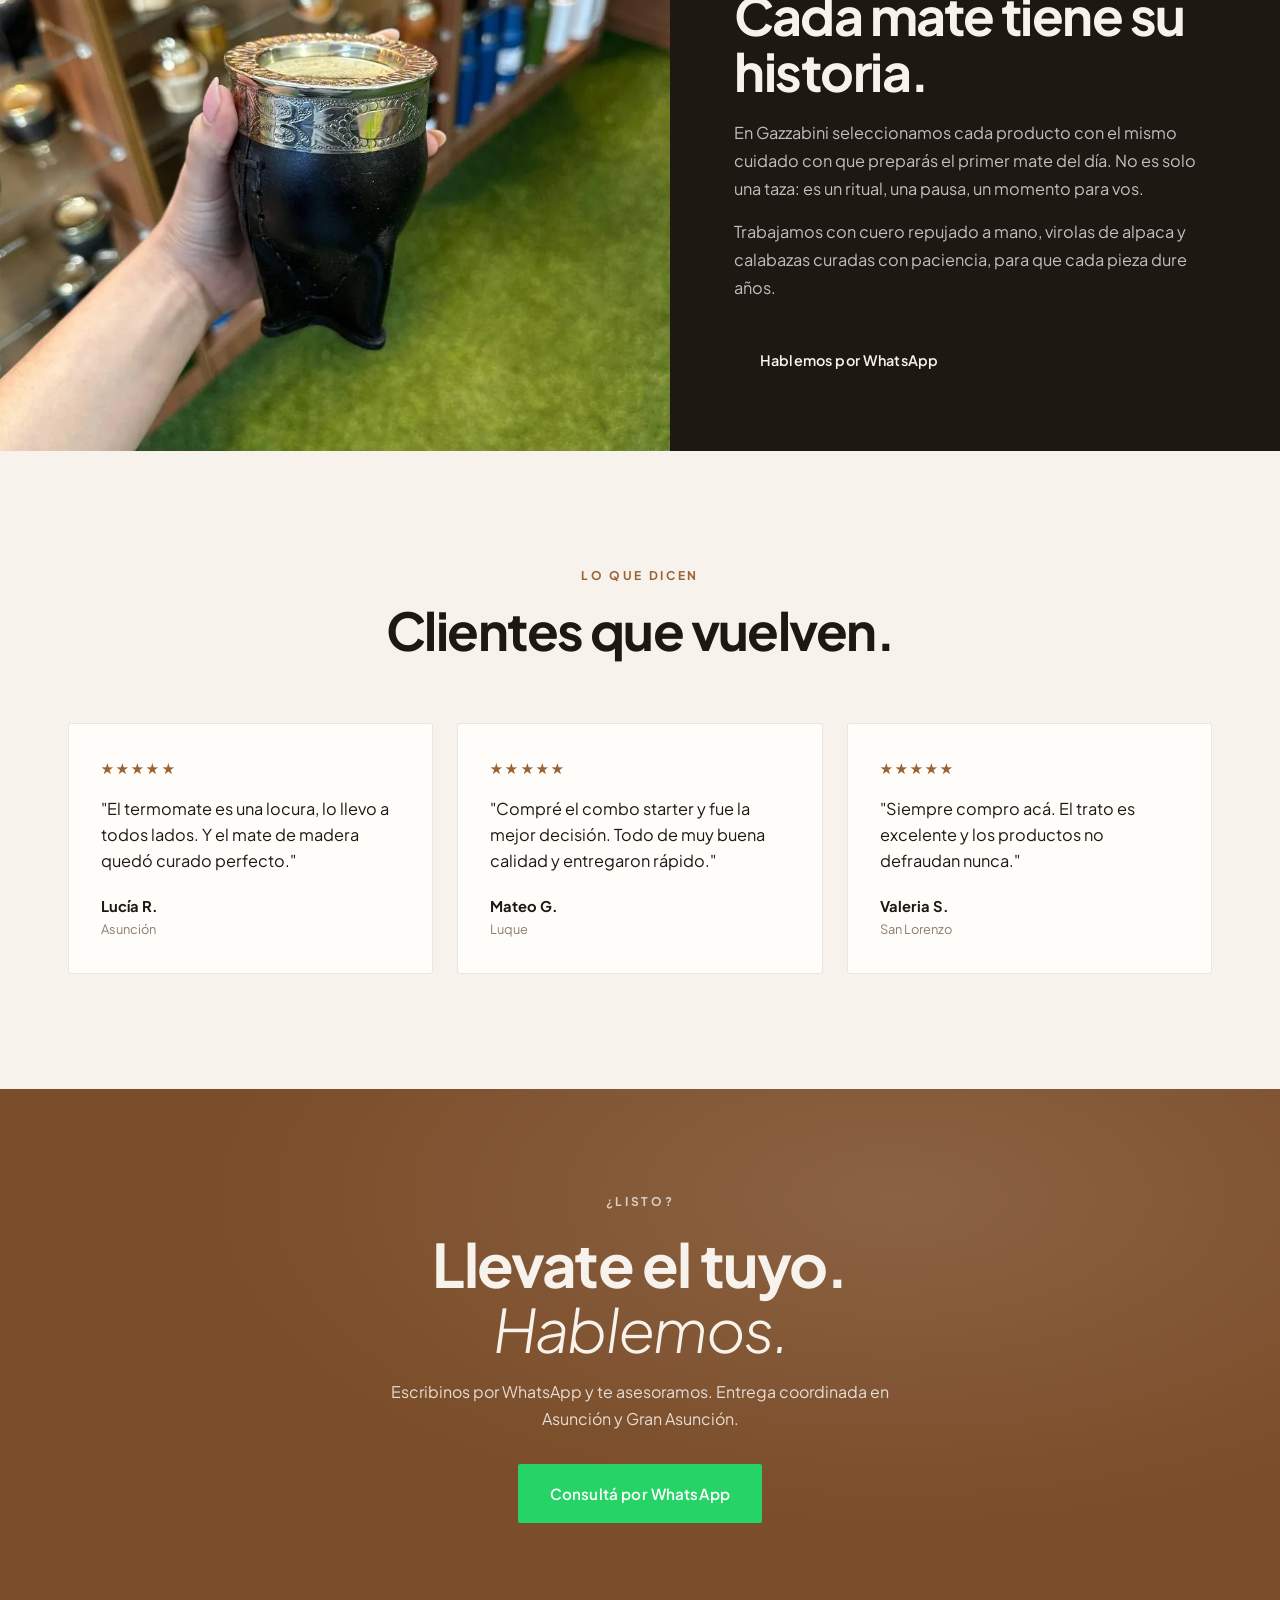
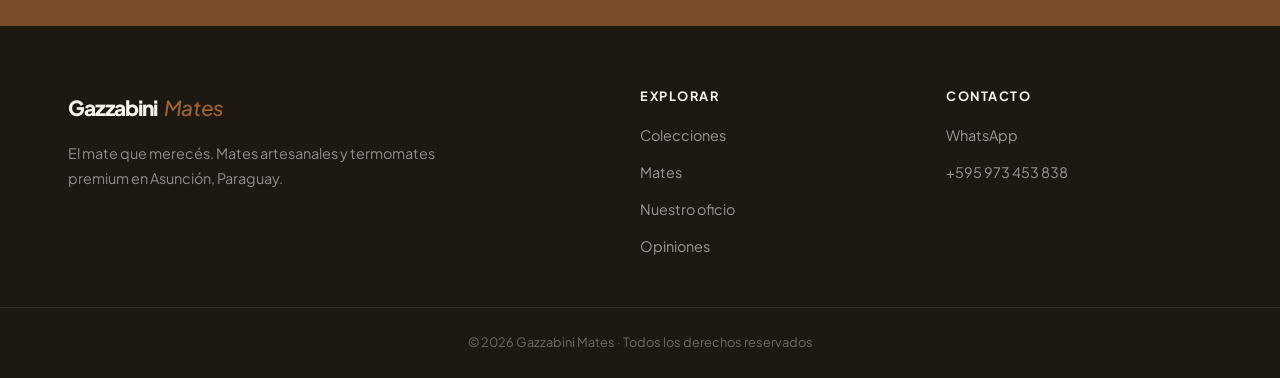
==== commit 7ee136c1: "Promueve el rediseño a home principal La version de rediseno/ estaba ajustada y lista; el index.html" ====
--- a/index.html
+++ b/index.html
@@ -3,75 +3,33 @@
 <head>
   <meta charset="UTF-8" />
   <meta name="viewport" content="width=device-width, initial-scale=1.0" />
-  <meta name="description" content="Gazzabini Mates — Mates artesanales y termomates premium en Paraguay. Comprá por WhatsApp con entrega rápida." />
-  <title>Gazzabini Mates — El mate que merecés</title>
-
-  <!-- Open Graph / WhatsApp / Facebook -->
+  <meta name="description" content="Gazzabini Mates — Mates artesanales y termomates premium en Paraguay. Piezas elegidas una a una. Entrega en Asunción. Consultá por WhatsApp." />
+  <title>Gazzabini Mates — El mate, como se debe vivir</title>
+
   <meta property="og:type" content="website" />
   <meta property="og:url" content="https://felipegazabini24.github.io/Gazzabini-mate/" />
-  <meta property="og:title" content="Gazzabini Mates — El mate que merecés" />
-  <meta property="og:description" content="Mates artesanales y termomates premium en Paraguay. Comprá por WhatsApp con entrega rápida en Asunción." />
-  <meta property="og:image" content="https://felipegazabini24.github.io/Gazzabini-mate/assets/img/hero.webp" />
+  <meta property="og:title" content="Gazzabini Mates — El mate, como se debe vivir" />
+  <meta property="og:description" content="Mates artesanales y termomates premium en Paraguay. Entrega en Asunción y Gran Asunción." />
+  <meta property="og:image" content="https://felipegazabini24.github.io/Gazzabini-mate/assets/img/hero-og.jpg" />
+  <meta property="og:image:secure_url" content="https://felipegazabini24.github.io/Gazzabini-mate/assets/img/hero-og.jpg" />
+  <meta property="og:image:type" content="image/jpeg" />
+  <meta property="og:image:width" content="1200" />
+  <meta property="og:image:height" content="630" />
+  <meta property="og:image:alt" content="Mate artesanal Gazzabini Mates" />
+  <meta property="og:site_name" content="Gazzabini Mates" />
   <meta property="og:locale" content="es_PY" />
-  <meta property="og:site_name" content="Gazzabini Mates" />
-  <!-- Twitter Card -->
   <meta name="twitter:card" content="summary_large_image" />
-  <meta name="twitter:title" content="Gazzabini Mates — El mate que merecés" />
-  <meta name="twitter:description" content="Mates artesanales y termomates premium en Paraguay." />
-  <meta name="twitter:image" content="https://felipegazabini24.github.io/Gazzabini-mate/assets/img/hero.webp" />
-  <!-- Canonical -->
-  <link rel="canonical" href="https://felipegazabini24.github.io/Gazzabini-mate/" />
+  <meta name="twitter:title" content="Gazzabini Mates — El mate, como se debe vivir" />
+  <meta name="twitter:description" content="Mates artesanales y termomates premium en Paraguay. Entrega en Asunción y Gran Asunción." />
+  <meta name="twitter:image" content="https://felipegazabini24.github.io/Gazzabini-mate/assets/img/hero-og.jpg" />
 
   <link rel="preconnect" href="https://fonts.googleapis.com" />
   <link rel="preconnect" href="https://fonts.gstatic.com" crossorigin />
-  <link rel="stylesheet" href="https://fonts.googleapis.com/css2?family=Fraunces:ital,opsz,wght@0,9..144,300..700;1,9..144,300..700&family=Inter:wght@300;400;500;600&display=swap" />
-
-  <link rel="preload" as="image" href="assets/img/hero.webp?v=h2" fetchpriority="high" />
-  <link rel="stylesheet" href="styles.css?v=20260609a" />
-  <link rel="icon" href="data:image/svg+xml,<svg xmlns='http://www.w3.org/2000/svg' viewBox='0 0 100 100'><rect width='100' height='100' rx='22' fill='%231a1a1a'/><path d='M18 54 Q18 20 50 20 Q82 20 82 54 L76 84 Q76 93 50 93 Q24 93 24 84 Q18 74 18 54 Z' fill='%23b85c3a'/><path d='M18 54 Q18 70 50 70 Q82 70 82 54' fill='none' stroke='%23c97050' stroke-width='4' opacity='.6'/><line x1='55' y1='8' x2='62' y2='86' stroke='%23f4efe6' stroke-width='6' stroke-linecap='round'/></svg>" />
-
-  <script type="application/ld+json">
-  {
-    "@context": "https://schema.org",
-    "@type": "Store",
-    "name": "Gazzabini Mates",
-    "description": "Mates artesanales y termomates premium en Paraguay. Venta por WhatsApp con entrega en Asunción y Gran Asunción.",
-    "url": "https://felipegazabini24.github.io/Gazzabini-mate/",
-    "image": "https://felipegazabini24.github.io/Gazzabini-mate/assets/img/hero.webp",
-    "telephone": "+595973453838",
-    "address": {
-      "@type": "PostalAddress",
-      "addressLocality": "Asunción",
-      "addressCountry": "PY"
-    },
-    "contactPoint": {
-      "@type": "ContactPoint",
-      "telephone": "+595973453838",
-      "contactType": "customer service",
-      "availableLanguage": "Spanish"
-    }
-  }
-  </script>
-
-  <!-- FAQ structured data (rich results en Google) -->
-  <script type="application/ld+json">
-  {
-    "@context": "https://schema.org",
-    "@type": "FAQPage",
-    "mainEntity": [
-      { "@type": "Question", "name": "¿Cómo hago mi pedido?",
-        "acceptedAnswer": { "@type": "Answer", "text": "Elegís tus productos del catálogo y nos escribís por WhatsApp, o usás el carrito para enviar todo junto. Te confirmamos disponibilidad y coordinamos la entrega al instante." } },
-      { "@type": "Question", "name": "¿Hacen envíos? ¿Cuánto cuesta?",
-        "acceptedAnswer": { "@type": "Answer", "text": "Sí. Entregamos en Asunción y Gran Asunción. El costo y la zona los coordinamos por WhatsApp al confirmar tu pedido." } },
-      { "@type": "Question", "name": "¿Qué formas de pago aceptan?",
-        "acceptedAnswer": { "@type": "Answer", "text": "Coordinamos el medio de pago por WhatsApp según te quede más cómodo, antes de la entrega." } },
-      { "@type": "Question", "name": "¿Los mates vienen curados?",
-        "acceptedAnswer": { "@type": "Answer", "text": "Los mates de calabaza necesitan un curado antes del primer uso. Te dejamos una guía simple paso a paso en la web y, si tenés dudas, te guiamos por WhatsApp." } },
-      { "@type": "Question", "name": "¿Cuánto mantienen la temperatura los termomates?",
-        "acceptedAnswer": { "@type": "Answer", "text": "Entre 6 y 12 horas según el modelo, manteniendo el agua en su punto durante toda la jornada." } }
-    ]
-  }
-  </script>
+  <link rel="stylesheet" href="https://fonts.googleapis.com/css2?family=Plus+Jakarta+Sans:ital,wght@0,300;0,400;0,500;0,600;0,700;0,800;1,300;1,400&display=swap" />
+
+  <link rel="preload" as="image" href="assets/img/hero.webp" fetchpriority="high" />
+  <link rel="stylesheet" href="home.css" />
+  <link rel="icon" href="data:image/svg+xml,<svg xmlns='http://www.w3.org/2000/svg' viewBox='0 0 100 100'><rect width='100' height='100' rx='20' fill='%231e1813'/><path d='M22 50 Q22 22 50 22 Q78 22 78 50 L72 82 Q72 90 50 90 Q28 90 28 82 Q22 72 22 50 Z' fill='%239a6336'/><line x1='54' y1='12' x2='60' y2='84' stroke='%23f7f2eb' stroke-width='6' stroke-linecap='round'/></svg>" />
 
   <!-- Meta Pixel Code -->
   <script>
@@ -90,394 +48,472 @@
     src="https://www.facebook.com/tr?id=2923739371300750&ev=PageView&noscript=1" /></noscript>
   <!-- End Meta Pixel Code -->
 </head>
-<body>
-
-  <!-- Skip link -->
-  <a class="skip-link" href="#main">Ir al contenido</a>
+<body id="top">
 
   <!-- NAV -->
-  <nav class="nav" id="nav" aria-label="Navegación principal">
-    <div class="nav-inner container">
-      <a class="nav-logo" href="index.html" aria-label="Inicio Gazzabini Mates">
-        <svg class="nav-logo-icon" width="18" height="22" viewBox="0 0 20 26" xmlns="http://www.w3.org/2000/svg" aria-hidden="true"><path d="M4 11 Q4 4 10 4 Q16 4 16 11 L14.5 21 Q14.5 24.5 10 24.5 Q5.5 24.5 5.5 21 Q4 18 4 11 Z" fill="currentColor" opacity=".9"/><path d="M4 11 Q4 16 10 16 Q16 16 16 11" fill="none" stroke="currentColor" stroke-width="1.5" opacity=".3"/><line x1="11" y1="1" x2="13.5" y2="23" stroke="currentColor" stroke-width="2" stroke-linecap="round" opacity=".7"/></svg>
-        <span class="nav-logo-text">Gazzabini <em>Mates</em></span>
-      </a>
-      <ul class="nav-links" role="list">
-        <li><a href="index.html" class="nav-link is-active">Inicio</a></li>
-        <li><a href="catalogo.html" class="nav-link">Catálogo</a></li>
-        <li><a href="contacto.html" class="nav-link">Contacto</a></li>
+  <nav class="nav" id="nav">
+    <div class="wrap nav-inner">
+      <a class="brand" href="#top">Gazzabini <span class="brand-mates">Mates</span></a>
+      <ul class="nav-links">
+        <li><a href="#colecciones">Colecciones</a></li>
+        <li><a href="#productos">Mates</a></li>
+        <li><a href="#oficio">Nuestro oficio</a></li>
+        <li><a href="#opiniones">Opiniones</a></li>
       </ul>
-      <a class="btn btn-primary nav-cta" href="https://wa.me/595973453838?text=Hola%21+Vi+la+web+de+Gazzabini+Mates+y+me+interesa+%F0%9F%A7%89" target="_blank" rel="noopener">
-        Comprar por WhatsApp
-      </a>
-      <button class="nav-cart" id="nav-cart" aria-label="Ver carrito (0 items)">
-        <svg width="22" height="22" viewBox="0 0 24 24" fill="none" stroke="currentColor" stroke-width="2" aria-hidden="true"><path d="M6 2L3 6v14a2 2 0 002 2h14a2 2 0 002-2V6l-3-4z"/><line x1="3" y1="6" x2="21" y2="6"/><path d="M16 10a4 4 0 01-8 0"/></svg>
-        <span class="nav-cart-badge" aria-hidden="true"></span>
-      </button>
-      <button class="nav-burger" aria-label="Menú" aria-expanded="false" aria-controls="nav-mobile">
-        <span></span><span></span><span></span>
-      </button>
-    </div>
-    <div class="nav-mobile" id="nav-mobile" aria-hidden="true">
-      <ul role="list">
-        <li><a href="index.html">Inicio</a></li>
-        <li><a href="catalogo.html">Catálogo</a></li>
-        <li><a href="https://wa.me/595973453838?text=Hola%21+Vi+la+web+de+Gazzabini+Mates" target="_blank" rel="noopener" class="btn btn-primary">Comprar por WhatsApp</a></li>
-        <li><a href="contacto.html">Contacto</a></li>
-      </ul>
+      <div class="nav-right">
+        <a class="btn btn-ghost--light nav-cta" href="https://wa.me/595973453838?text=Hola%21+Vi+la+web+de+Gazzabini+Mates+y+me+interesa+%F0%9F%A7%89" target="_blank" rel="noopener">Consultar</a>
+        <button class="nav-cart" id="nav-cart" aria-label="Ver carrito (0 items)">
+          <svg width="22" height="22" viewBox="0 0 24 24" fill="none" stroke="currentColor" stroke-width="2" aria-hidden="true"><path d="M6 2L3 6v14a2 2 0 002 2h14a2 2 0 002-2V6l-3-4z"/><line x1="3" y1="6" x2="21" y2="6"/><path d="M16 10a4 4 0 01-8 0"/></svg>
+          <span class="nav-cart-badge" aria-hidden="true"></span>
+        </button>
+        <button class="burger" id="burger" aria-label="Menú" aria-expanded="false"><span></span><span></span><span></span></button>
+      </div>
     </div>
   </nav>
-
-  <main id="main">
-
-    <!-- HERO -->
-    <section class="hero" aria-label="Bienvenida">
-      <div class="hero-bg">
-        <img src="assets/img/hero.webp?v=h2" alt="Mate artesanal Gazzabini" fetchpriority="high" loading="eager" onerror="this.style.display='none'" />
-        <div class="hero-bg-fill"></div>
-      </div>
-      <div class="hero-grain"></div>
-      <div class="hero-mesh"></div>
-      <div class="hero-inner container">
-        <p class="hero-kicker reveal">Paraguay · Hecho con cuidado</p>
-        <h1 class="hero-title" data-split="words">
-          El mate que<br /><em>merecés.</em>
-        </h1>
-        <p class="hero-sub reveal">Mates artesanales y termomates de calidad premium. Entrega rápida en Asunción.</p>
-        <div class="hero-actions reveal">
-          <a class="btn btn-primary btn-lg" href="catalogo.html">Ver catálogo</a>
-          <a class="btn btn-ghost btn-lg" href="https://wa.me/595973453838?text=Hola%21+Vi+la+web+de+Gazzabini+Mates+y+me+interesa+%F0%9F%A7%89" target="_blank" rel="noopener">
-            <svg width="20" height="20" viewBox="0 0 24 24" fill="currentColor" aria-hidden="true"><path d="M17.472 14.382c-.297-.149-1.758-.867-2.03-.967-.273-.099-.471-.148-.67.15-.197.297-.767.966-.94 1.164-.173.199-.347.223-.644.075-.297-.15-1.255-.463-2.39-1.475-.883-.788-1.48-1.761-1.653-2.059-.173-.297-.018-.458.13-.606.134-.133.298-.347.446-.52.149-.174.198-.298.298-.497.099-.198.05-.371-.025-.52-.075-.149-.669-1.612-.916-2.207-.242-.579-.487-.5-.669-.51-.173-.008-.371-.01-.57-.01-.198 0-.52.074-.792.372-.272.297-1.04 1.016-1.04 2.479 0 1.462 1.065 2.875 1.213 3.074.149.198 2.096 3.2 5.077 4.487.709.306 1.262.489 1.694.625.712.227 1.36.195 1.871.118.571-.085 1.758-.719 2.006-1.413.248-.694.248-1.289.173-1.413-.074-.124-.272-.198-.57-.347m-5.421 7.403h-.004a9.87 9.87 0 01-5.031-1.378l-.361-.214-3.741.982.998-3.648-.235-.374a9.86 9.86 0 01-1.51-5.26c.001-5.45 4.436-9.884 9.888-9.884 2.64 0 5.122 1.03 6.988 2.898a9.825 9.825 0 012.893 6.994c-.003 5.45-4.437 9.884-9.885 9.884m8.413-18.297A11.815 11.815 0 0012.05 0C5.495 0 .16 5.335.157 11.892c0 2.096.547 4.142 1.588 5.945L.057 24l6.305-1.654a11.882 11.882 0 005.683 1.448h.005c6.554 0 11.89-5.335 11.893-11.893a11.821 11.821 0 00-3.48-8.413Z"/></svg>
-            Consultar ahora
-          </a>
-        </div>
-      </div>
-      <div class="hero-scroll-hint" aria-hidden="true">
-        <span>Deslizá</span>
-        <svg width="16" height="24" viewBox="0 0 16 24" fill="none"><rect x="1" y="1" width="14" height="22" rx="7" stroke="currentColor" stroke-width="1.5"/><circle class="scroll-dot" cx="8" cy="8" r="3" fill="currentColor"/></svg>
-      </div>
-    </section>
-
-    <!-- MARQUEE -->
-    <div class="marquee-strip" aria-hidden="true">
-      <div class="marquee-track">
-        <span>Mates artesanales</span><span class="dot-sep">·</span>
-        <span>Termomates premium</span><span class="dot-sep">·</span>
-        <span>Entrega en Asunción</span><span class="dot-sep">·</span>
-        <span>Calidad garantizada</span><span class="dot-sep">·</span>
-        <span>Mates artesanales</span><span class="dot-sep">·</span>
-        <span>Termomates premium</span><span class="dot-sep">·</span>
-        <span>Entrega en Asunción</span><span class="dot-sep">·</span>
-        <span>Calidad garantizada</span><span class="dot-sep">·</span>
-        <span>Mates artesanales</span><span class="dot-sep">·</span>
-        <span>Termomates premium</span><span class="dot-sep">·</span>
-        <span>Entrega en Asunción</span><span class="dot-sep">·</span>
-        <span>Calidad garantizada</span><span class="dot-sep">·</span>
-      </div>
-    </div>
-
-    <!-- INTRO -->
-    <section class="section-intro container reveal-section">
-      <div class="intro-grid">
-        <div class="intro-text">
-          <p class="section-eyebrow reveal">Nuestra filosofía</p>
-          <h2 class="section-title reveal">Cada mate tiene<br /><em>su historia.</em></h2>
-          <p class="section-body reveal">En Gazzabini Mates seleccionamos cada producto con el mismo cuidado con que preparás el primer mate del día. No es solo una taza: es un ritual, una pausa, un momento para vos.</p>
-          <a class="btn btn-outline reveal" href="catalogo.html">Explorar productos</a>
-        </div>
-        <div class="intro-visual reveal">
-          <div class="intro-img-wrap">
-            <img src="assets/img/mate-2.webp" alt="Mate calabaza artesanal" loading="lazy" decoding="async" onerror="this.parentElement.classList.add('img-placeholder')" />
-          </div>
-          <div class="intro-badge">
-            <span class="badge-num" data-count-to="500">500+</span>
-            <span class="badge-label">clientes<br/>felices</span>
-          </div>
-        </div>
-      </div>
-    </section>
-
-    <!-- FEATURES -->
-    <section class="section-features" aria-label="Por qué elegirnos">
-      <div class="container">
-        <p class="section-eyebrow text-center reveal">Por qué elegirnos</p>
-        <h2 class="section-title text-center reveal">Simple, rápido, <em>de calidad.</em></h2>
-        <div class="features-grid" data-features>
-          <div class="feature-card reveal" data-tilt>
-            <span class="feature-icon"><svg viewBox="0 0 24 24" fill="none" stroke="currentColor" stroke-width="1.5" stroke-linecap="round" stroke-linejoin="round" aria-hidden="true"><path d="M5.5 9.5h13"/><path d="M6 9.5c0 4.5 1.8 8.5 6 8.5s6-4 6-8.5"/><path d="M13.5 9.5 16.6 4"/><circle cx="16.9" cy="3.4" r=".9"/></svg></span>
-            <h3>Mates artesanales</h3>
-            <p>Seleccionados uno a uno, curados para un sabor limpio desde el primer mate.</p>
-          </div>
-          <div class="feature-card reveal" data-tilt>
-            <span class="feature-icon"><svg viewBox="0 0 24 24" fill="none" stroke="currentColor" stroke-width="1.5" stroke-linecap="round" stroke-linejoin="round" aria-hidden="true"><path d="M14 14.76V5a2 2 0 1 0-4 0v9.76a4 4 0 1 0 4 0z"/><path d="M12 9.5v6"/></svg></span>
-            <h3>Termomates duraderos</h3>
-            <p>6 a 12 horas de temperatura óptima. Sin pérdidas, sin compromisos.</p>
-          </div>
-          <div class="feature-card reveal" data-tilt>
-            <span class="feature-icon"><svg viewBox="0 0 24 24" fill="none" stroke="currentColor" stroke-width="1.5" stroke-linecap="round" stroke-linejoin="round" aria-hidden="true"><path d="M10 17h4V5H2v12h3"/><path d="M20 17h2v-3.34a4 4 0 0 0-1.17-2.83L19 9h-5"/><path d="M14 17h1"/><circle cx="7.5" cy="17.5" r="2.5"/><circle cx="17.5" cy="17.5" r="2.5"/></svg></span>
-            <h3>Entrega rápida</h3>
-            <p>Asunción y Gran Asunción. Coordinamos entrega por WhatsApp al momento.</p>
-          </div>
-          <div class="feature-card reveal" data-tilt>
-            <span class="feature-icon"><svg viewBox="0 0 24 24" fill="none" stroke="currentColor" stroke-width="1.5" stroke-linecap="round" stroke-linejoin="round" aria-hidden="true"><path d="M7.9 20A9 9 0 1 0 4 16.1L2 22Z"/></svg></span>
-            <h3>Atención personal</h3>
-            <p>Hablás directo con nosotros. Sin formularios, sin esperas, sin robots.</p>
-          </div>
-        </div>
-      </div>
-    </section>
-
-    <!-- PRODUCTOS DESTACADOS -->
-    <section class="section-products container" aria-label="Productos destacados">
-      <div class="products-header">
-        <div>
-          <p class="section-eyebrow reveal">Lo más pedido</p>
-          <h2 class="section-title reveal">Nuestros <em>favoritos.</em></h2>
-        </div>
-        <a class="btn btn-outline reveal" href="catalogo.html">Ver todos</a>
-      </div>
-      <div class="products-grid" data-products-home>
-        <article class="product-card reveal" data-tilt>
-          <div class="product-img-wrap">
-            <img src="assets/img/mate-3.webp" alt="Imperial Cuero Repujado" loading="lazy" decoding="async" onerror="this.parentElement.classList.add('img-placeholder')" />
-            <span class="product-badge">Más pedido</span>
-          </div>
-          <div class="product-info">
-            <span class="product-cat">Mates</span>
-            <h3>Imperial Cuero Repujado</h3>
-            <p>Cuero negro repujado a mano, virola de alpaca, con base de cuero incluida.</p>
-            <div class="product-foot">
-              <strong class="product-price">Gs. 350.000</strong>
-              <a class="btn btn-whatsapp" href="https://wa.me/595973453838?text=%C2%A1Hola+Gazzabini+Mates%21+%F0%9F%A7%89+Me+encant%C3%B3+el+Imperial+Cuero+Repujado+que+vi+en+la+web.+%C2%BFEst%C3%A1+disponible%3F+Quiero+coordinar+mi+pedido+%F0%9F%98%8A" target="_blank" rel="noopener" aria-label="Comprar Imperial Cuero Repujado por WhatsApp">
-                <svg width="16" height="16" viewBox="0 0 24 24" fill="currentColor" aria-hidden="true"><path d="M17.472 14.382c-.297-.149-1.758-.867-2.03-.967-.273-.099-.471-.148-.67.15-.197.297-.767.966-.94 1.164-.173.199-.347.223-.644.075-.297-.15-1.255-.463-2.39-1.475-.883-.788-1.48-1.761-1.653-2.059-.173-.297-.018-.458.13-.606.134-.133.298-.347.446-.52.149-.174.198-.298.298-.497.099-.198.05-.371-.025-.52-.075-.149-.669-1.612-.916-2.207-.242-.579-.487-.5-.669-.51-.173-.008-.371-.01-.57-.01-.198 0-.52.074-.792.372-.272.297-1.04 1.016-1.04 2.479 0 1.462 1.065 2.875 1.213 3.074.149.198 2.096 3.2 5.077 4.487.709.306 1.262.489 1.694.625.712.227 1.36.195 1.871.118.571-.085 1.758-.719 2.006-1.413.248-.694.248-1.289.173-1.413-.074-.124-.272-.198-.57-.347m-5.421 7.403h-.004a9.87 9.87 0 01-5.031-1.378l-.361-.214-3.741.982.998-3.648-.235-.374a9.86 9.86 0 01-1.51-5.26c.001-5.45 4.436-9.884 9.888-9.884 2.64 0 5.122 1.03 6.988 2.898a9.825 9.825 0 012.893 6.994c-.003 5.45-4.437 9.884-9.885 9.884m8.413-18.297A11.815 11.815 0 0012.05 0C5.495 0 .16 5.335.157 11.892c0 2.096.547 4.142 1.588 5.945L.057 24l6.305-1.654a11.882 11.882 0 005.683 1.448h.005c6.554 0 11.89-5.335 11.893-11.893a11.821 11.821 0 00-3.48-8.413Z"/></svg>
-                Pedir
-              </a>
-            </div>
-          </div>
-        </article>
-        <article class="product-card reveal" data-tilt>
-          <div class="product-img-wrap">
-            <img src="assets/img/photo_1_2026-05-29_23-48-17.webp" alt="Imperial Azteca" loading="lazy" decoding="async" onerror="this.parentElement.classList.add('img-placeholder')" />
-          </div>
-          <div class="product-info">
-            <span class="product-cat">Mates</span>
-            <h3>Imperial Azteca</h3>
-            <p>Cuero negro repujado diseño azteca, virola de alpaca geométrica. Con patas incluidas.</p>
-            <div class="product-foot">
-              <strong class="product-price">Gs. 350.000</strong>
-              <a class="btn btn-whatsapp" href="https://wa.me/595973453838?text=%C2%A1Hola+Gazzabini+Mates%21+%F0%9F%A7%89+Me+encant%C3%B3+el+Imperial+Azteca+que+vi+en+la+web.+%C2%BFEst%C3%A1+disponible%3F+Quiero+coordinar+mi+pedido+%F0%9F%98%8A" target="_blank" rel="noopener" aria-label="Comprar Imperial Azteca por WhatsApp">
-                <svg width="16" height="16" viewBox="0 0 24 24" fill="currentColor" aria-hidden="true"><path d="M17.472 14.382c-.297-.149-1.758-.867-2.03-.967-.273-.099-.471-.148-.67.15-.197.297-.767.966-.94 1.164-.173.199-.347.223-.644.075-.297-.15-1.255-.463-2.39-1.475-.883-.788-1.48-1.761-1.653-2.059-.173-.297-.018-.458.13-.606.134-.133.298-.347.446-.52.149-.174.198-.298.298-.497.099-.198.05-.371-.025-.52-.075-.149-.669-1.612-.916-2.207-.242-.579-.487-.5-.669-.51-.173-.008-.371-.01-.57-.01-.198 0-.52.074-.792.372-.272.297-1.04 1.016-1.04 2.479 0 1.462 1.065 2.875 1.213 3.074.149.198 2.096 3.2 5.077 4.487.709.306 1.262.489 1.694.625.712.227 1.36.195 1.871.118.571-.085 1.758-.719 2.006-1.413.248-.694.248-1.289.173-1.413-.074-.124-.272-.198-.57-.347m-5.421 7.403h-.004a9.87 9.87 0 01-5.031-1.378l-.361-.214-3.741.982.998-3.648-.235-.374a9.86 9.86 0 01-1.51-5.26c.001-5.45 4.436-9.884 9.888-9.884 2.64 0 5.122 1.03 6.988 2.898a9.825 9.825 0 012.893 6.994c-.003 5.45-4.437 9.884-9.885 9.884m8.413-18.297A11.815 11.815 0 0012.05 0C5.495 0 .16 5.335.157 11.892c0 2.096.547 4.142 1.588 5.945L.057 24l6.305-1.654a11.882 11.882 0 005.683 1.448h.005c6.554 0 11.89-5.335 11.893-11.893a11.821 11.821 0 00-3.48-8.413Z"/></svg>
-                Pedir
-              </a>
-            </div>
-          </div>
-        </article>
-        <article class="product-card reveal" data-tilt>
-          <div class="product-img-wrap">
-            <img src="assets/img/photo_16_2026-05-29_23-48-17.webp" alt="Imperial Doble Virola" loading="lazy" decoding="async" onerror="this.parentElement.classList.add('img-placeholder')" />
-            <span class="product-badge product-badge--blue">Exclusivo</span>
-          </div>
-          <div class="product-info">
-            <span class="product-cat">Mates</span>
-            <h3>Imperial Doble Virola</h3>
-            <p>Cuero negro repujado, virola de alpaca en boca y base. Diseño único y exclusivo.</p>
-            <div class="product-foot">
-              <strong class="product-price">Gs. 350.000</strong>
-              <a class="btn btn-whatsapp" href="https://wa.me/595973453838?text=%C2%A1Hola+Gazzabini+Mates%21+%F0%9F%A7%89+Me+encant%C3%B3+el+Imperial+Doble+Virola+que+vi+en+la+web.+%C2%BFEst%C3%A1+disponible%3F+Quiero+coordinar+mi+pedido+%F0%9F%98%8A" target="_blank" rel="noopener" aria-label="Comprar Imperial Doble Virola por WhatsApp">
-                <svg width="16" height="16" viewBox="0 0 24 24" fill="currentColor" aria-hidden="true"><path d="M17.472 14.382c-.297-.149-1.758-.867-2.03-.967-.273-.099-.471-.148-.67.15-.197.297-.767.966-.94 1.164-.173.199-.347.223-.644.075-.297-.15-1.255-.463-2.39-1.475-.883-.788-1.48-1.761-1.653-2.059-.173-.297-.018-.458.13-.606.134-.133.298-.347.446-.52.149-.174.198-.298.298-.497.099-.198.05-.371-.025-.52-.075-.149-.669-1.612-.916-2.207-.242-.579-.487-.5-.669-.51-.173-.008-.371-.01-.57-.01-.198 0-.52.074-.792.372-.272.297-1.04 1.016-1.04 2.479 0 1.462 1.065 2.875 1.213 3.074.149.198 2.096 3.2 5.077 4.487.709.306 1.262.489 1.694.625.712.227 1.36.195 1.871.118.571-.085 1.758-.719 2.006-1.413.248-.694.248-1.289.173-1.413-.074-.124-.272-.198-.57-.347m-5.421 7.403h-.004a9.87 9.87 0 01-5.031-1.378l-.361-.214-3.741.982.998-3.648-.235-.374a9.86 9.86 0 01-1.51-5.26c.001-5.45 4.436-9.884 9.888-9.884 2.64 0 5.122 1.03 6.988 2.898a9.825 9.825 0 012.893 6.994c-.003 5.45-4.437 9.884-9.885 9.884m8.413-18.297A11.815 11.815 0 0012.05 0C5.495 0 .16 5.335.157 11.892c0 2.096.547 4.142 1.588 5.945L.057 24l6.305-1.654a11.882 11.882 0 005.683 1.448h.005c6.554 0 11.89-5.335 11.893-11.893a11.821 11.821 0 00-3.48-8.413Z"/></svg>
-                Pedir
-              </a>
-            </div>
-          </div>
-        </article>
-        <article class="product-card reveal" data-tilt>
-          <div class="product-img-wrap">
-            <img src="assets/img/photo_27_2026-05-29_23-48-17.webp" alt="Matero Criollo" loading="lazy" decoding="async" onerror="this.parentElement.classList.add('img-placeholder')" />
-            <span class="product-badge product-badge--green">100% Artesanal</span>
-          </div>
-          <div class="product-info">
-            <span class="product-cat">Mates</span>
-            <h3>Matero Criollo</h3>
-            <p>Calabaza curada natural con base de cuero crudo cosida a mano. 100% artesanal.</p>
-            <div class="product-foot">
-              <strong class="product-price">Gs. 150.000</strong>
-              <a class="btn btn-whatsapp" href="https://wa.me/595973453838?text=%C2%A1Hola+Gazzabini+Mates%21+%F0%9F%A7%89+Me+encant%C3%B3+el+Matero+Criollo+que+vi+en+la+web.+%C2%BFEst%C3%A1+disponible%3F+Quiero+coordinar+mi+pedido+%F0%9F%98%8A" target="_blank" rel="noopener" aria-label="Comprar Matero Criollo por WhatsApp">
-                <svg width="16" height="16" viewBox="0 0 24 24" fill="currentColor" aria-hidden="true"><path d="M17.472 14.382c-.297-.149-1.758-.867-2.03-.967-.273-.099-.471-.148-.67.15-.197.297-.767.966-.94 1.164-.173.199-.347.223-.644.075-.297-.15-1.255-.463-2.39-1.475-.883-.788-1.48-1.761-1.653-2.059-.173-.297-.018-.458.13-.606.134-.133.298-.347.446-.52.149-.174.198-.298.298-.497.099-.198.05-.371-.025-.52-.075-.149-.669-1.612-.916-2.207-.242-.579-.487-.5-.669-.51-.173-.008-.371-.01-.57-.01-.198 0-.52.074-.792.372-.272.297-1.04 1.016-1.04 2.479 0 1.462 1.065 2.875 1.213 3.074.149.198 2.096 3.2 5.077 4.487.709.306 1.262.489 1.694.625.712.227 1.36.195 1.871.118.571-.085 1.758-.719 2.006-1.413.248-.694.248-1.289.173-1.413-.074-.124-.272-.198-.57-.347m-5.421 7.403h-.004a9.87 9.87 0 01-5.031-1.378l-.361-.214-3.741.982.998-3.648-.235-.374a9.86 9.86 0 01-1.51-5.26c.001-5.45 4.436-9.884 9.888-9.884 2.64 0 5.122 1.03 6.988 2.898a9.825 9.825 0 012.893 6.994c-.003 5.45-4.437 9.884-9.885 9.884m8.413-18.297A11.815 11.815 0 0012.05 0C5.495 0 .16 5.335.157 11.892c0 2.096.547 4.142 1.588 5.945L.057 24l6.305-1.654a11.882 11.882 0 005.683 1.448h.005c6.554 0 11.89-5.335 11.893-11.893a11.821 11.821 0 00-3.48-8.413Z"/></svg>
-                Pedir
-              </a>
-            </div>
-          </div>
-        </article>
-      </div>
-    </section>
-
-    <!-- TESTIMONIOS -->
-    <section class="section-testimonials" aria-label="Testimonios">
-      <div class="container">
-        <p class="section-eyebrow text-center reveal">Lo que dicen</p>
-        <h2 class="section-title text-center reveal">Clientes que <em>vuelven.</em></h2>
-        <div class="testimonials-grid">
-          <blockquote class="testimonial-card reveal" data-tilt>
-            <div class="stars" aria-label="5 estrellas">★★★★★</div>
-            <p>"El termomate es una locura, lo llevo a todos lados. Y el mate de madera quedó curado perfecto."</p>
-            <footer>
-              <strong>Lucía R.</strong>
-              <span>Asunción</span>
-            </footer>
-          </blockquote>
-          <blockquote class="testimonial-card reveal" data-tilt>
-            <div class="stars" aria-label="5 estrellas">★★★★★</div>
-            <p>"Compré el combo starter y fue la mejor decisión. Todo de muy buena calidad y entregaron rápido."</p>
-            <footer>
-              <strong>Mateo G.</strong>
-              <span>Luque</span>
-            </footer>
-          </blockquote>
-          <blockquote class="testimonial-card reveal" data-tilt>
-            <div class="stars" aria-label="5 estrellas">★★★★★</div>
-            <p>"Siempre compro acá. El trato es excelente y los productos no defraudan nunca."</p>
-            <footer>
-              <strong>Valeria S.</strong>
-              <span>San Lorenzo</span>
-            </footer>
-          </blockquote>
-        </div>
-      </div>
-    </section>
-
-    <!-- GUÍA DE CURADO -->
-    <section class="section-curado" id="curado" aria-label="Cómo curar tu mate">
-      <div class="container">
-        <p class="section-eyebrow text-center reveal">Antes del primer mate</p>
-        <h2 class="section-title text-center reveal">Cómo curar tu <em>mate.</em></h2>
-        <p class="section-body text-center reveal">Los mates de calabaza necesitan un curado simple para sellar el sabor. Cuatro pasos y queda listo de por vida.</p>
-        <div class="curado-grid">
-          <div class="curado-card reveal" data-tilt>
-            <span class="curado-num">1</span>
-            <h3>Llená con yerba</h3>
-            <p>Cargá 3/4 del mate con yerba usada y húmeda. Tapá con la mano y agitá para cubrir las paredes.</p>
-          </div>
-          <div class="curado-card reveal" data-tilt>
-            <span class="curado-num">2</span>
-            <h3>Agregá agua tibia</h3>
-            <p>Verté agua tibia —nunca hirviendo— hasta cubrir la yerba. Dejá reposar entre 12 y 24 horas.</p>
-          </div>
-          <div class="curado-card reveal" data-tilt>
-            <span class="curado-num">3</span>
-            <h3>Retirá la pulpa</h3>
-            <p>Con una cuchara, raspá suavemente las paredes internas para sacar la pulpa blanda que se desprende.</p>
-          </div>
-          <div class="curado-card reveal" data-tilt>
-            <span class="curado-num">4</span>
-            <h3>Repetí 2 o 3 veces</h3>
-            <p>Repetí el proceso hasta que el agua salga limpia. Dejá secar al sol y… ¡listo para tu primer mate!</p>
-          </div>
-        </div>
-        <p class="curado-note reveal">¿Te quedó alguna duda con el curado? <a href="https://wa.me/595973453838?text=Hola%21+Tengo+una+consulta+sobre+c%C3%B3mo+curar+mi+mate+%F0%9F%A7%89" target="_blank" rel="noopener">Escribinos y te guiamos por WhatsApp</a>.</p>
-      </div>
-    </section>
-
-    <!-- FAQ -->
-    <section class="section-faq" id="faq" aria-label="Preguntas frecuentes">
-      <div class="container">
-        <p class="section-eyebrow text-center reveal">Preguntas frecuentes</p>
-        <h2 class="section-title text-center reveal">Todo lo que <em>necesitás saber.</em></h2>
-        <div class="faq-list">
-          <details class="faq-item" name="faq">
-            <summary class="faq-q">¿Cómo hago mi pedido?
-              <svg class="faq-icon" width="20" height="20" viewBox="0 0 24 24" fill="none" stroke="currentColor" stroke-width="2" stroke-linecap="round" aria-hidden="true"><line x1="12" y1="5" x2="12" y2="19"/><line x1="5" y1="12" x2="19" y2="12"/></svg>
-            </summary>
-            <div class="faq-a"><p>Elegís tus productos del catálogo y nos escribís por WhatsApp, o usás el carrito 🛒 para enviar todo junto en un solo mensaje. Te confirmamos disponibilidad y coordinamos la entrega al instante.</p></div>
-          </details>
-          <details class="faq-item" name="faq">
-            <summary class="faq-q">¿Hacen envíos? ¿Cuánto cuesta?
-              <svg class="faq-icon" width="20" height="20" viewBox="0 0 24 24" fill="none" stroke="currentColor" stroke-width="2" stroke-linecap="round" aria-hidden="true"><line x1="12" y1="5" x2="12" y2="19"/><line x1="5" y1="12" x2="19" y2="12"/></svg>
-            </summary>
-            <div class="faq-a"><p>Sí. Entregamos en Asunción y Gran Asunción. El costo y la zona los coordinamos por WhatsApp al confirmar tu pedido, así te queda lo más cómodo posible.</p></div>
-          </details>
-          <details class="faq-item" name="faq">
-            <summary class="faq-q">¿Qué formas de pago aceptan?
-              <svg class="faq-icon" width="20" height="20" viewBox="0 0 24 24" fill="none" stroke="currentColor" stroke-width="2" stroke-linecap="round" aria-hidden="true"><line x1="12" y1="5" x2="12" y2="19"/><line x1="5" y1="12" x2="19" y2="12"/></svg>
-            </summary>
-            <div class="faq-a"><p>Coordinamos el medio de pago por WhatsApp según te quede más cómodo, siempre antes de la entrega.</p></div>
-          </details>
-          <details class="faq-item" name="faq">
-            <summary class="faq-q">¿Los mates vienen curados?
-              <svg class="faq-icon" width="20" height="20" viewBox="0 0 24 24" fill="none" stroke="currentColor" stroke-width="2" stroke-linecap="round" aria-hidden="true"><line x1="12" y1="5" x2="12" y2="19"/><line x1="5" y1="12" x2="19" y2="12"/></svg>
-            </summary>
-            <div class="faq-a"><p>Los mates de calabaza necesitan un curado antes del primer uso. Te dejamos una <a href="#curado">guía simple paso a paso</a> acá mismo y, si tenés dudas, te guiamos por WhatsApp.</p></div>
-          </details>
-          <details class="faq-item" name="faq">
-            <summary class="faq-q">¿Cuánto mantienen la temperatura los termomates?
-              <svg class="faq-icon" width="20" height="20" viewBox="0 0 24 24" fill="none" stroke="currentColor" stroke-width="2" stroke-linecap="round" aria-hidden="true"><line x1="12" y1="5" x2="12" y2="19"/><line x1="5" y1="12" x2="19" y2="12"/></svg>
-            </summary>
-            <div class="faq-a"><p>Entre 6 y 12 horas según el modelo, manteniendo el agua en su punto durante toda la jornada. Ideal para llevar a todos lados.</p></div>
-          </details>
-        </div>
-      </div>
-    </section>
-
-    <!-- CTA FINAL -->
-    <section class="section-cta" aria-label="Llamado a la acción">
-      <div class="cta-mesh"></div>
-      <div class="cta-grain"></div>
-      <div class="container cta-inner">
-        <span class="cta-glyph" aria-hidden="true"><svg width="52" height="64" viewBox="0 0 20 26" xmlns="http://www.w3.org/2000/svg"><path d="M4 11 Q4 4 10 4 Q16 4 16 11 L14.5 21 Q14.5 24.5 10 24.5 Q5.5 24.5 5.5 21 Q4 18 4 11 Z" fill="currentColor" opacity=".9"/><path d="M4 11 Q4 16 10 16 Q16 16 16 11" fill="none" stroke="currentColor" stroke-width="1.5" opacity=".3"/><line x1="11" y1="1" x2="13.5" y2="23" stroke="currentColor" stroke-width="2" stroke-linecap="round" opacity=".7"/></svg></span>
-        <h2 class="cta-title reveal">¿Listo para<br /><em>tu próximo mate?</em></h2>
-        <p class="cta-sub reveal">Escribinos por WhatsApp y te asesoramos. Entrega coordinada en Asunción y Gran Asunción.</p>
-        <a class="btn btn-primary btn-xl reveal" href="https://wa.me/595973453838?text=Hola%21+Vi+la+web+de+Gazzabini+Mates+y+me+interesa+un+producto+%F0%9F%A7%89" target="_blank" rel="noopener">
-          <svg width="22" height="22" viewBox="0 0 24 24" fill="currentColor" aria-hidden="true"><path d="M17.472 14.382c-.297-.149-1.758-.867-2.03-.967-.273-.099-.471-.148-.67.15-.197.297-.767.966-.94 1.164-.173.199-.347.223-.644.075-.297-.15-1.255-.463-2.39-1.475-.883-.788-1.48-1.761-1.653-2.059-.173-.297-.018-.458.13-.606.134-.133.298-.347.446-.52.149-.174.198-.298.298-.497.099-.198.05-.371-.025-.52-.075-.149-.669-1.612-.916-2.207-.242-.579-.487-.5-.669-.51-.173-.008-.371-.01-.57-.01-.198 0-.52.074-.792.372-.272.297-1.04 1.016-1.04 2.479 0 1.462 1.065 2.875 1.213 3.074.149.198 2.096 3.2 5.077 4.487.709.306 1.262.489 1.694.625.712.227 1.36.195 1.871.118.571-.085 1.758-.719 2.006-1.413.248-.694.248-1.289.173-1.413-.074-.124-.272-.198-.57-.347m-5.421 7.403h-.004a9.87 9.87 0 01-5.031-1.378l-.361-.214-3.741.982.998-3.648-.235-.374a9.86 9.86 0 01-1.51-5.26c.001-5.45 4.436-9.884 9.888-9.884 2.64 0 5.122 1.03 6.988 2.898a9.825 9.825 0 012.893 6.994c-.003 5.45-4.437 9.884-9.885 9.884m8.413-18.297A11.815 11.815 0 0012.05 0C5.495 0 .16 5.335.157 11.892c0 2.096.547 4.142 1.588 5.945L.057 24l6.305-1.654a11.882 11.882 0 005.683 1.448h.005c6.554 0 11.89-5.335 11.893-11.893a11.821 11.821 0 00-3.48-8.413Z"/></svg>
-          Consultá por WhatsApp
+  <div class="mobile-menu" id="mobile-menu">
+    <ul>
+      <li><a href="#colecciones">Colecciones</a></li>
+      <li><a href="#productos">Mates</a></li>
+      <li><a href="#oficio">Nuestro oficio</a></li>
+      <li><a href="#opiniones">Opiniones</a></li>
+    </ul>
+    <a class="btn btn-wa" href="https://wa.me/595973453838?text=Hola%21+Vi+la+web+de+Gazzabini+Mates+y+me+interesa+%F0%9F%A7%89" target="_blank" rel="noopener">Consultar por WhatsApp</a>
+  </div>
+
+  <!-- HERO -->
+  <header class="hero">
+    <div class="hero-img"><img src="assets/img/hero.webp" alt="Mate artesanal Gazzabini" fetchpriority="high" /></div>
+    <div class="hero-overlay"></div>
+    <div class="wrap hero-inner">
+      <p class="eyebrow reveal">Paraguay · Hecho con cuidado</p>
+      <h1 class="reveal">El mate, como<br /><em>se debe vivir.</em></h1>
+      <p class="hero-sub reveal">Piezas artesanales y termomates premium, elegidos uno a uno. Cuero repujado, alpaca, calabaza curada. Entrega en Asunción y Gran Asunción.</p>
+      <div class="hero-actions reveal">
+        <a class="btn btn-green btn-lg" href="#productos">Ver catálogo <svg class="arrow" width="16" height="16" viewBox="0 0 24 24" fill="none" stroke="currentColor" stroke-width="2"><line x1="5" y1="12" x2="19" y2="12"/><polyline points="12 5 19 12 12 19"/></svg></a>
+        <a class="btn btn-wa btn-lg" href="https://wa.me/595973453838?text=Hola%21+Vi+la+web+de+Gazzabini+Mates+y+me+interesa+%F0%9F%A7%89" target="_blank" rel="noopener">Consultar ahora</a>
+      </div>
+    </div>
+    <span class="hero-scroll">Deslizá</span>
+  </header>
+
+  <!-- PILLS -->
+  <section class="pills">
+    <div class="wrap pills-grid">
+      <div class="pill reveal">
+        <span class="pill-k"><svg viewBox="0 0 24 24" fill="none" stroke="currentColor" stroke-width="1.5"><path d="M12 2l2.4 7.4H22l-6 4.5 2.3 7.1-6.3-4.6L5.7 21l2.3-7.1-6-4.5h7.6z"/></svg> Artesanal</span>
+        <p>Cada pieza seleccionada y curada a mano, una por una.</p>
+      </div>
+      <div class="pill reveal">
+        <span class="pill-k"><svg viewBox="0 0 24 24" fill="none" stroke="currentColor" stroke-width="1.5"><path d="M12 2l8 4v6c0 5-3.5 8-8 10-4.5-2-8-5-8-10V6z"/></svg> Materiales nobles</span>
+        <p>Cuero repujado, virolas de alpaca y calabaza natural.</p>
+      </div>
+      <div class="pill reveal">
+        <span class="pill-k"><svg viewBox="0 0 24 24" fill="none" stroke="currentColor" stroke-width="1.5"><path d="M1 3h15v13H1z"/><path d="M16 8h4l3 3v5h-7"/><circle cx="5.5" cy="18.5" r="2.5"/><circle cx="18.5" cy="18.5" r="2.5"/></svg> Entrega rápida</span>
+        <p>Coordinamos por WhatsApp en Asunción y Gran Asunción.</p>
+      </div>
+    </div>
+  </section>
+
+  <!-- COLECCIONES -->
+  <section class="section" id="colecciones">
+    <div class="wrap">
+      <div class="section-head reveal">
+        <span class="eyebrow">Nuestras líneas</span>
+        <h2>Tres formas de tomar mate.</h2>
+        <p class="muted">Del imperial de cuero repujado al criollo de calabaza curada. Elegí el tuyo.</p>
+      </div>
+      <div class="collections">
+        <a class="collection reveal" href="#productos">
+          <img src="assets/img/mate-3.webp" alt="Mates Imperiales" loading="lazy" />
+          <div class="collection-label"><h3>Imperiales</h3><span>Cuero &amp; alpaca</span></div>
         </a>
-      </div>
-    </section>
-
-  </main>
+        <a class="collection reveal" href="#productos">
+          <img src="assets/img/photo_27_2026-05-29_23-48-17.webp" alt="Mates Criollos" loading="lazy" />
+          <div class="collection-label"><h3>Criollos</h3><span>Calabaza natural</span></div>
+        </a>
+        <a class="collection reveal" href="https://wa.me/595973453838?text=Hola%21+Me+interesan+los+termomates+de+Gazzabini+%F0%9F%A7%89" target="_blank" rel="noopener">
+          <img src="assets/img/termo-1.webp" alt="Termomates" loading="lazy" />
+          <div class="collection-label"><h3>Termomates</h3><span>6 a 12 h de calor</span></div>
+        </a>
+      </div>
+    </div>
+  </section>
+
+  <!-- PRODUCTOS -->
+  <section class="section products-section" id="productos">
+    <div class="wrap">
+
+      <div class="section-head reveal">
+        <span class="eyebrow">El catálogo completo</span>
+        <h2>Todo lo nuestro.</h2>
+        <p class="muted">Mates artesanales, termomates Hydrate y yerba Sara premium. Elegí y coordinamos por WhatsApp.</p>
+      </div>
+      <h3 class="group-title reveal">Mates <span>(16)</span></h3>
+      <div class="products">
+        <article class="product reveal">
+          <div class="product-media">
+            <span class="product-tag product-tag--ink">Más vendido</span>
+            <img src="assets/img/mate-1.webp" alt="Matero de Algarrobo" loading="lazy" />
+          </div>
+          <span class="product-cat">Mates</span>
+          <h3>Matero de Algarrobo</h3>
+          <p class="desc">Torneado en madera nativa con virola de acero inoxidable. Liviano, elegante y de larga duración.</p>
+          <div class="product-foot">
+            <span class="price">Gs. 280.000</span>
+            <a class="product-link" href="https://wa.me/595973453838?text=%C2%A1Hola%20Gazzabini%20Mates!%20%F0%9F%A7%89%20Me%20encant%C3%B3%20el%20Matero%20de%20Algarrobo.%20%C2%BFEst%C3%A1%20disponible%3F%20Quiero%20coordinar%20mi%20pedido%20%F0%9F%98%8A" target="_blank" rel="noopener">Ver detalle <svg class="arrow" width="14" height="14" viewBox="0 0 24 24" fill="none" stroke="currentColor" stroke-width="2.2"><line x1="5" y1="12" x2="19" y2="12"/><polyline points="12 5 19 12 12 19"/></svg></a>
+          </div>
+        </article>
+        <article class="product reveal">
+          <div class="product-media">
+            <img src="assets/img/mate-2.webp" alt="Imperial Cuero Liso" loading="lazy" />
+          </div>
+          <span class="product-cat">Mates</span>
+          <h3>Imperial Cuero Liso</h3>
+          <p class="desc">Cuero negro liso, virola de alpaca artesanal, con patas incluidas.</p>
+          <div class="product-foot">
+            <span class="price">Gs. 350.000</span>
+            <a class="product-link" href="https://wa.me/595973453838?text=%C2%A1Hola%20Gazzabini%20Mates!%20%F0%9F%A7%89%20Me%20encant%C3%B3%20el%20Imperial%20Cuero%20Liso.%20%C2%BFEst%C3%A1%20disponible%3F%20Quiero%20coordinar%20mi%20pedido%20%F0%9F%98%8A" target="_blank" rel="noopener">Ver detalle <svg class="arrow" width="14" height="14" viewBox="0 0 24 24" fill="none" stroke="currentColor" stroke-width="2.2"><line x1="5" y1="12" x2="19" y2="12"/><polyline points="12 5 19 12 12 19"/></svg></a>
+          </div>
+        </article>
+        <article class="product reveal">
+          <div class="product-media">
+            <span class="product-tag">Nuevo</span>
+            <img src="assets/img/mate-3.webp" alt="Imperial Cuero Repujado" loading="lazy" />
+          </div>
+          <span class="product-cat">Mates</span>
+          <h3>Imperial Cuero Repujado</h3>
+          <p class="desc">Cuero negro repujado a mano, virola de alpaca, con base de cuero incluida.</p>
+          <div class="product-foot">
+            <span class="price">Gs. 350.000</span>
+            <a class="product-link" href="https://wa.me/595973453838?text=%C2%A1Hola%20Gazzabini%20Mates!%20%F0%9F%A7%89%20Me%20encant%C3%B3%20el%20Imperial%20Cuero%20Repujado.%20%C2%BFEst%C3%A1%20disponible%3F%20Quiero%20coordinar%20mi%20pedido%20%F0%9F%98%8A" target="_blank" rel="noopener">Ver detalle <svg class="arrow" width="14" height="14" viewBox="0 0 24 24" fill="none" stroke="currentColor" stroke-width="2.2"><line x1="5" y1="12" x2="19" y2="12"/><polyline points="12 5 19 12 12 19"/></svg></a>
+          </div>
+        </article>
+        <article class="product reveal">
+          <div class="product-media">
+            <img src="assets/img/photo_1_2026-05-29_23-48-17.webp" alt="Imperial Azteca" loading="lazy" />
+          </div>
+          <span class="product-cat">Mates</span>
+          <h3>Imperial Azteca</h3>
+          <p class="desc">Cuero negro repujado diseño azteca, virola de alpaca geométrica. Con patas incluidas.</p>
+          <div class="product-foot">
+            <span class="price">Gs. 350.000</span>
+            <a class="product-link" href="https://wa.me/595973453838?text=%C2%A1Hola%20Gazzabini%20Mates!%20%F0%9F%A7%89%20Me%20encant%C3%B3%20el%20Imperial%20Azteca.%20%C2%BFEst%C3%A1%20disponible%3F%20Quiero%20coordinar%20mi%20pedido%20%F0%9F%98%8A" target="_blank" rel="noopener">Ver detalle <svg class="arrow" width="14" height="14" viewBox="0 0 24 24" fill="none" stroke="currentColor" stroke-width="2.2"><line x1="5" y1="12" x2="19" y2="12"/><polyline points="12 5 19 12 12 19"/></svg></a>
+          </div>
+        </article>
+        <article class="product reveal">
+          <div class="product-media">
+            <img src="assets/img/photo_6_2026-05-29_23-48-17.webp" alt="Imperial Arabesco" loading="lazy" />
+          </div>
+          <span class="product-cat">Mates</span>
+          <h3>Imperial Arabesco</h3>
+          <p class="desc">Cuero negro repujado arabesco, virola de alpaca floral. Con patas incluidas.</p>
+          <div class="product-foot">
+            <span class="price">Gs. 350.000</span>
+            <a class="product-link" href="https://wa.me/595973453838?text=%C2%A1Hola%20Gazzabini%20Mates!%20%F0%9F%A7%89%20Me%20encant%C3%B3%20el%20Imperial%20Arabesco.%20%C2%BFEst%C3%A1%20disponible%3F%20Quiero%20coordinar%20mi%20pedido%20%F0%9F%98%8A" target="_blank" rel="noopener">Ver detalle <svg class="arrow" width="14" height="14" viewBox="0 0 24 24" fill="none" stroke="currentColor" stroke-width="2.2"><line x1="5" y1="12" x2="19" y2="12"/><polyline points="12 5 19 12 12 19"/></svg></a>
+          </div>
+        </article>
+        <article class="product reveal">
+          <div class="product-media">
+            <img src="assets/img/photo_9_2026-05-29_23-48-17.webp" alt="Imperial Diamante" loading="lazy" />
+          </div>
+          <span class="product-cat">Mates</span>
+          <h3>Imperial Diamante</h3>
+          <p class="desc">Cuero negro repujado diamante, virola de alpaca. Forma redonda, sin patas.</p>
+          <div class="product-foot">
+            <span class="price">Gs. 350.000</span>
+            <a class="product-link" href="https://wa.me/595973453838?text=%C2%A1Hola%20Gazzabini%20Mates!%20%F0%9F%A7%89%20Me%20encant%C3%B3%20el%20Imperial%20Diamante.%20%C2%BFEst%C3%A1%20disponible%3F%20Quiero%20coordinar%20mi%20pedido%20%F0%9F%98%8A" target="_blank" rel="noopener">Ver detalle <svg class="arrow" width="14" height="14" viewBox="0 0 24 24" fill="none" stroke="currentColor" stroke-width="2.2"><line x1="5" y1="12" x2="19" y2="12"/><polyline points="12 5 19 12 12 19"/></svg></a>
+          </div>
+        </article>
+        <article class="product reveal">
+          <div class="product-media">
+            <img src="assets/img/photo_15_2026-05-29_23-48-17.webp" alt="Imperial Liso Redondo" loading="lazy" />
+          </div>
+          <span class="product-cat">Mates</span>
+          <h3>Imperial Liso Redondo</h3>
+          <p class="desc">Cuero negro liso, virola de alpaca arabesco. Forma redonda con patas de alpaca.</p>
+          <div class="product-foot">
+            <span class="price">Gs. 350.000</span>
+            <a class="product-link" href="https://wa.me/595973453838?text=%C2%A1Hola%20Gazzabini%20Mates!%20%F0%9F%A7%89%20Me%20encant%C3%B3%20el%20Imperial%20Liso%20Redondo.%20%C2%BFEst%C3%A1%20disponible%3F%20Quiero%20coordinar%20mi%20pedido%20%F0%9F%98%8A" target="_blank" rel="noopener">Ver detalle <svg class="arrow" width="14" height="14" viewBox="0 0 24 24" fill="none" stroke="currentColor" stroke-width="2.2"><line x1="5" y1="12" x2="19" y2="12"/><polyline points="12 5 19 12 12 19"/></svg></a>
+          </div>
+        </article>
+        <article class="product reveal">
+          <div class="product-media">
+            <img src="assets/img/photo_28_2026-05-29_23-48-17.webp" alt="Matero de Algarrobo Claro" loading="lazy" />
+          </div>
+          <span class="product-cat">Mates</span>
+          <h3>Matero de Algarrobo Claro</h3>
+          <p class="desc">Madera nativa de tono claro, veta natural suave. Virola de acero inoxidable.</p>
+          <div class="product-foot">
+            <span class="price">Gs. 280.000</span>
+            <a class="product-link" href="https://wa.me/595973453838?text=%C2%A1Hola%20Gazzabini%20Mates!%20%F0%9F%A7%89%20Me%20encant%C3%B3%20el%20Matero%20de%20Algarrobo%20Claro.%20%C2%BFEst%C3%A1%20disponible%3F%20Quiero%20coordinar%20mi%20pedido%20%F0%9F%98%8A" target="_blank" rel="noopener">Ver detalle <svg class="arrow" width="14" height="14" viewBox="0 0 24 24" fill="none" stroke="currentColor" stroke-width="2.2"><line x1="5" y1="12" x2="19" y2="12"/><polyline points="12 5 19 12 12 19"/></svg></a>
+          </div>
+        </article>
+        <article class="product reveal">
+          <div class="product-media">
+            <img src="assets/img/photo_14_2026-05-29_23-48-17.webp" alt="Imperial Repujado Patas" loading="lazy" />
+          </div>
+          <span class="product-cat">Mates</span>
+          <h3>Imperial Repujado Patas</h3>
+          <p class="desc">Cuero negro repujado floral, virola azteca de alpaca. Patas cuadradas artesanales.</p>
+          <div class="product-foot">
+            <span class="price">Gs. 350.000</span>
+            <a class="product-link" href="https://wa.me/595973453838?text=%C2%A1Hola%20Gazzabini%20Mates!%20%F0%9F%A7%89%20Me%20encant%C3%B3%20el%20Imperial%20Repujado%20Patas.%20%C2%BFEst%C3%A1%20disponible%3F%20Quiero%20coordinar%20mi%20pedido%20%F0%9F%98%8A" target="_blank" rel="noopener">Ver detalle <svg class="arrow" width="14" height="14" viewBox="0 0 24 24" fill="none" stroke="currentColor" stroke-width="2.2"><line x1="5" y1="12" x2="19" y2="12"/><polyline points="12 5 19 12 12 19"/></svg></a>
+          </div>
+        </article>
+        <article class="product reveal">
+          <div class="product-media">
+            <span class="product-tag">Exclusivo</span>
+            <img src="assets/img/photo_16_2026-05-29_23-48-17.webp" alt="Imperial Doble Virola" loading="lazy" />
+          </div>
+          <span class="product-cat">Mates</span>
+          <h3>Imperial Doble Virola</h3>
+          <p class="desc">Cuero negro repujado, virola de alpaca en boca y base. Diseño único y exclusivo.</p>
+          <div class="product-foot">
+            <span class="price">Gs. 350.000</span>
+            <a class="product-link" href="https://wa.me/595973453838?text=%C2%A1Hola%20Gazzabini%20Mates!%20%F0%9F%A7%89%20Me%20encant%C3%B3%20el%20Imperial%20Doble%20Virola.%20%C2%BFEst%C3%A1%20disponible%3F%20Quiero%20coordinar%20mi%20pedido%20%F0%9F%98%8A" target="_blank" rel="noopener">Ver detalle <svg class="arrow" width="14" height="14" viewBox="0 0 24 24" fill="none" stroke="currentColor" stroke-width="2.2"><line x1="5" y1="12" x2="19" y2="12"/><polyline points="12 5 19 12 12 19"/></svg></a>
+          </div>
+        </article>
+        <article class="product reveal">
+          <div class="product-media">
+            <img src="assets/img/photo_17_2026-05-29_23-48-17.webp" alt="Imperial Cilíndrico" loading="lazy" />
+          </div>
+          <span class="product-cat">Mates</span>
+          <h3>Imperial Cilíndrico</h3>
+          <p class="desc">Forma cilíndrica en cuero negro, costura lateral artesanal, virola azteca de alpaca.</p>
+          <div class="product-foot">
+            <span class="price">Gs. 350.000</span>
+            <a class="product-link" href="https://wa.me/595973453838?text=%C2%A1Hola%20Gazzabini%20Mates!%20%F0%9F%A7%89%20Me%20encant%C3%B3%20el%20Imperial%20Cil%C3%ADndrico.%20%C2%BFEst%C3%A1%20disponible%3F%20Quiero%20coordinar%20mi%20pedido%20%F0%9F%98%8A" target="_blank" rel="noopener">Ver detalle <svg class="arrow" width="14" height="14" viewBox="0 0 24 24" fill="none" stroke="currentColor" stroke-width="2.2"><line x1="5" y1="12" x2="19" y2="12"/><polyline points="12 5 19 12 12 19"/></svg></a>
+          </div>
+        </article>
+        <article class="product reveal">
+          <div class="product-media">
+            <img src="assets/img/photo_19_2026-05-29_23-48-17.webp" alt="Imperial Bola Trenzado" loading="lazy" />
+          </div>
+          <span class="product-cat">Mates</span>
+          <h3>Imperial Bola Trenzado</h3>
+          <p class="desc">Forma redondeada, cuero negro con trenzado lateral artesanal, virola de alpaca.</p>
+          <div class="product-foot">
+            <span class="price">Gs. 350.000</span>
+            <a class="product-link" href="https://wa.me/595973453838?text=%C2%A1Hola%20Gazzabini%20Mates!%20%F0%9F%A7%89%20Me%20encant%C3%B3%20el%20Imperial%20Bola%20Trenzado.%20%C2%BFEst%C3%A1%20disponible%3F%20Quiero%20coordinar%20mi%20pedido%20%F0%9F%98%8A" target="_blank" rel="noopener">Ver detalle <svg class="arrow" width="14" height="14" viewBox="0 0 24 24" fill="none" stroke="currentColor" stroke-width="2.2"><line x1="5" y1="12" x2="19" y2="12"/><polyline points="12 5 19 12 12 19"/></svg></a>
+          </div>
+        </article>
+        <article class="product reveal">
+          <div class="product-media">
+            <img src="assets/img/photo_21_2026-05-29_23-48-17.webp" alt="Imperial Arabescos" loading="lazy" />
+          </div>
+          <span class="product-cat">Mates</span>
+          <h3>Imperial Arabescos</h3>
+          <p class="desc">Cuero negro repujado arabescos, virola de alpaca con puntos. Con patas incluidas.</p>
+          <div class="product-foot">
+            <span class="price">Gs. 350.000</span>
+            <a class="product-link" href="https://wa.me/595973453838?text=%C2%A1Hola%20Gazzabini%20Mates!%20%F0%9F%A7%89%20Me%20encant%C3%B3%20el%20Imperial%20Arabescos.%20%C2%BFEst%C3%A1%20disponible%3F%20Quiero%20coordinar%20mi%20pedido%20%F0%9F%98%8A" target="_blank" rel="noopener">Ver detalle <svg class="arrow" width="14" height="14" viewBox="0 0 24 24" fill="none" stroke="currentColor" stroke-width="2.2"><line x1="5" y1="12" x2="19" y2="12"/><polyline points="12 5 19 12 12 19"/></svg></a>
+          </div>
+        </article>
+        <article class="product reveal">
+          <div class="product-media">
+            <img src="assets/img/photo_23_2026-05-29_23-48-17.webp" alt="Imperial Corona" loading="lazy" />
+          </div>
+          <span class="product-cat">Mates</span>
+          <h3>Imperial Corona</h3>
+          <p class="desc">Cuero negro liso, virola de alpaca en corona elegante. Forma curva con patas.</p>
+          <div class="product-foot">
+            <span class="price">Gs. 350.000</span>
+            <a class="product-link" href="https://wa.me/595973453838?text=%C2%A1Hola%20Gazzabini%20Mates!%20%F0%9F%A7%89%20Me%20encant%C3%B3%20el%20Imperial%20Corona.%20%C2%BFEst%C3%A1%20disponible%3F%20Quiero%20coordinar%20mi%20pedido%20%F0%9F%98%8A" target="_blank" rel="noopener">Ver detalle <svg class="arrow" width="14" height="14" viewBox="0 0 24 24" fill="none" stroke="currentColor" stroke-width="2.2"><line x1="5" y1="12" x2="19" y2="12"/><polyline points="12 5 19 12 12 19"/></svg></a>
+          </div>
+        </article>
+        <article class="product reveal">
+          <div class="product-media">
+            <img src="assets/img/photo_26_2026-05-29_23-48-17.webp" alt="Matero de Algarrobo Oscuro" loading="lazy" />
+          </div>
+          <span class="product-cat">Mates</span>
+          <h3>Matero de Algarrobo Oscuro</h3>
+          <p class="desc">Madera nativa torneada en tono oscuro, veta natural pronunciada. Virola acero inox.</p>
+          <div class="product-foot">
+            <span class="price">Gs. 280.000</span>
+            <a class="product-link" href="https://wa.me/595973453838?text=%C2%A1Hola%20Gazzabini%20Mates!%20%F0%9F%A7%89%20Me%20encant%C3%B3%20el%20Matero%20de%20Algarrobo%20Oscuro.%20%C2%BFEst%C3%A1%20disponible%3F%20Quiero%20coordinar%20mi%20pedido%20%F0%9F%98%8A" target="_blank" rel="noopener">Ver detalle <svg class="arrow" width="14" height="14" viewBox="0 0 24 24" fill="none" stroke="currentColor" stroke-width="2.2"><line x1="5" y1="12" x2="19" y2="12"/><polyline points="12 5 19 12 12 19"/></svg></a>
+          </div>
+        </article>
+        <article class="product reveal">
+          <div class="product-media">
+            <span class="product-tag">Nuevo</span>
+            <img src="assets/img/photo_27_2026-05-29_23-48-17.webp" alt="Matero Criollo" loading="lazy" />
+          </div>
+          <span class="product-cat">Mates</span>
+          <h3>Matero Criollo</h3>
+          <p class="desc">Calabaza curada natural con base de cuero crudo cosida a mano. 100% artesanal.</p>
+          <div class="product-foot">
+            <span class="price">Gs. 150.000</span>
+            <a class="product-link" href="https://wa.me/595973453838?text=%C2%A1Hola%20Gazzabini%20Mates!%20%F0%9F%A7%89%20Me%20encant%C3%B3%20el%20Matero%20Criollo.%20%C2%BFEst%C3%A1%20disponible%3F%20Quiero%20coordinar%20mi%20pedido%20%F0%9F%98%8A" target="_blank" rel="noopener">Ver detalle <svg class="arrow" width="14" height="14" viewBox="0 0 24 24" fill="none" stroke="currentColor" stroke-width="2.2"><line x1="5" y1="12" x2="19" y2="12"/><polyline points="12 5 19 12 12 19"/></svg></a>
+          </div>
+        </article>
+      </div>
+      <h3 class="group-title reveal">Termomates <span>(3)</span></h3>
+      <div class="products">
+        <article class="product reveal">
+          <div class="product-media">
+            <span class="product-tag product-tag--ink">Top ventas</span>
+            <img src="assets/img/termo-1.webp" alt="Hydrate Clásico Beige" loading="lazy" />
+          </div>
+          <span class="product-cat">Termo</span>
+          <h3>Hydrate Clásico Beige</h3>
+          <p class="desc">Acero inoxidable doble pared. Diseño de montañas, tapa a rosca. Mantiene la temperatura hasta 12 horas.</p>
+          <div class="product-foot">
+            <span class="price">Gs. 300.000</span>
+            <a class="product-link" href="https://wa.me/595973453838?text=%C2%A1Hola%20Gazzabini%20Mates!%20%F0%9F%A7%89%20Me%20encant%C3%B3%20el%20Hydrate%20Cl%C3%A1sico%20Beige.%20%C2%BFEst%C3%A1%20disponible%3F%20Quiero%20coordinar%20mi%20pedido%20%F0%9F%98%8A" target="_blank" rel="noopener">Ver detalle <svg class="arrow" width="14" height="14" viewBox="0 0 24 24" fill="none" stroke="currentColor" stroke-width="2.2"><line x1="5" y1="12" x2="19" y2="12"/><polyline points="12 5 19 12 12 19"/></svg></a>
+          </div>
+        </article>
+        <article class="product reveal">
+          <div class="product-media">
+            <img src="assets/img/termo-2.webp" alt="Hydrate con Asa Rojo" loading="lazy" />
+          </div>
+          <span class="product-cat">Termo</span>
+          <h3>Hydrate con Asa Rojo</h3>
+          <p class="desc">Acero inoxidable con asa plegable articulada. Ideal para llevar al trabajo o viaje. Doble pared, libre de BPA.</p>
+          <div class="product-foot">
+            <span class="price">Gs. 280.000</span>
+            <a class="product-link" href="https://wa.me/595973453838?text=%C2%A1Hola%20Gazzabini%20Mates!%20%F0%9F%A7%89%20Me%20encant%C3%B3%20el%20Hydrate%20con%20Asa%20Rojo.%20%C2%BFEst%C3%A1%20disponible%3F%20Quiero%20coordinar%20mi%20pedido%20%F0%9F%98%8A" target="_blank" rel="noopener">Ver detalle <svg class="arrow" width="14" height="14" viewBox="0 0 24 24" fill="none" stroke="currentColor" stroke-width="2.2"><line x1="5" y1="12" x2="19" y2="12"/><polyline points="12 5 19 12 12 19"/></svg></a>
+          </div>
+        </article>
+        <article class="product reveal">
+          <div class="product-media">
+            <span class="product-tag">Edición especial</span>
+            <img src="assets/img/termo-3.webp" alt="Hydrate con Asa Azul" loading="lazy" />
+          </div>
+          <span class="product-cat">Termo</span>
+          <h3>Hydrate con Asa Azul</h3>
+          <p class="desc">Acero inoxidable con asa plegable articulada. Mismo modelo que el rojo, en azul intenso. Doble pared, libre de BPA.</p>
+          <div class="product-foot">
+            <span class="price">Gs. 280.000</span>
+            <a class="product-link" href="https://wa.me/595973453838?text=%C2%A1Hola%20Gazzabini%20Mates!%20%F0%9F%A7%89%20Me%20encant%C3%B3%20el%20Hydrate%20con%20Asa%20Azul.%20%C2%BFEst%C3%A1%20disponible%3F%20Quiero%20coordinar%20mi%20pedido%20%F0%9F%98%8A" target="_blank" rel="noopener">Ver detalle <svg class="arrow" width="14" height="14" viewBox="0 0 24 24" fill="none" stroke="currentColor" stroke-width="2.2"><line x1="5" y1="12" x2="19" y2="12"/><polyline points="12 5 19 12 12 19"/></svg></a>
+          </div>
+        </article>
+      </div>
+      <h3 class="group-title reveal">Yerba Mate <span>(3)</span></h3>
+      <div class="products">
+        <article class="product reveal">
+          <div class="product-media">
+            <span class="product-tag">Nuevo</span>
+            <img src="assets/img/photo_2026-06-02_00-06-28.webp" alt="Sara Extra Suave" loading="lazy" />
+          </div>
+          <span class="product-cat">Yerba</span>
+          <h3>Sara Extra Suave</h3>
+          <p class="desc">Yerba mate elaborada, sin palo. Sabor suave y delicado, ideal para un mate más liviano. 1 kg.</p>
+          <div class="product-foot">
+            <span class="price">Gs. 60.000</span>
+            <a class="product-link" href="https://wa.me/595973453838?text=%C2%A1Hola%20Gazzabini%20Mates!%20%F0%9F%A7%89%20Me%20encant%C3%B3%20el%20Sara%20Extra%20Suave.%20%C2%BFEst%C3%A1%20disponible%3F%20Quiero%20coordinar%20mi%20pedido%20%F0%9F%98%8A" target="_blank" rel="noopener">Ver detalle <svg class="arrow" width="14" height="14" viewBox="0 0 24 24" fill="none" stroke="currentColor" stroke-width="2.2"><line x1="5" y1="12" x2="19" y2="12"/><polyline points="12 5 19 12 12 19"/></svg></a>
+          </div>
+        </article>
+        <article class="product reveal">
+          <div class="product-media">
+            <span class="product-tag product-tag--ink">Más vendida</span>
+            <img src="assets/img/photo_2026-06-02_00-06-38.webp" alt="Sara Tradicional" loading="lazy" />
+          </div>
+          <span class="product-cat">Yerba</span>
+          <h3>Sara Tradicional</h3>
+          <p class="desc">Yerba mate elaborada tradicional. Con palo, sabor intenso y clásico. La favorita de siempre. 1 kg.</p>
+          <div class="product-foot">
+            <span class="price">Gs. 60.000</span>
+            <a class="product-link" href="https://wa.me/595973453838?text=%C2%A1Hola%20Gazzabini%20Mates!%20%F0%9F%A7%89%20Me%20encant%C3%B3%20el%20Sara%20Tradicional.%20%C2%BFEst%C3%A1%20disponible%3F%20Quiero%20coordinar%20mi%20pedido%20%F0%9F%98%8A" target="_blank" rel="noopener">Ver detalle <svg class="arrow" width="14" height="14" viewBox="0 0 24 24" fill="none" stroke="currentColor" stroke-width="2.2"><line x1="5" y1="12" x2="19" y2="12"/><polyline points="12 5 19 12 12 19"/></svg></a>
+          </div>
+        </article>
+        <article class="product reveal">
+          <div class="product-media">
+            <span class="product-tag">Sin TACC</span>
+            <img src="assets/img/photo_2026-06-02_00-06-40.webp" alt="Sara Compuesta" loading="lazy" />
+          </div>
+          <span class="product-cat">Yerba</span>
+          <h3>Sara Compuesta</h3>
+          <p class="desc">Yerba mate compuesta con jengibre, melisa y manzanilla. Sin TACC. Sabor único y aromático. 1 kg.</p>
+          <div class="product-foot">
+            <span class="price">Gs. 60.000</span>
+            <a class="product-link" href="https://wa.me/595973453838?text=%C2%A1Hola%20Gazzabini%20Mates!%20%F0%9F%A7%89%20Me%20encant%C3%B3%20el%20Sara%20Compuesta.%20%C2%BFEst%C3%A1%20disponible%3F%20Quiero%20coordinar%20mi%20pedido%20%F0%9F%98%8A" target="_blank" rel="noopener">Ver detalle <svg class="arrow" width="14" height="14" viewBox="0 0 24 24" fill="none" stroke="currentColor" stroke-width="2.2"><line x1="5" y1="12" x2="19" y2="12"/><polyline points="12 5 19 12 12 19"/></svg></a>
+          </div>
+        </article>
+      </div>
+    </div>
+  </section>
+
+  <!-- OFICIO -->
+  <section class="craft" id="oficio">
+    <div class="craft-img"><img src="assets/img/mate-2.webp" alt="Proceso artesanal del mate" loading="lazy" /></div>
+    <div class="craft-text reveal">
+      <span class="eyebrow">Nuestro oficio</span>
+      <h2>Cada mate tiene su historia.</h2>
+      <p>En Gazzabini seleccionamos cada producto con el mismo cuidado con que preparás el primer mate del día. No es solo una taza: es un ritual, una pausa, un momento para vos.</p>
+      <p>Trabajamos con cuero repujado a mano, virolas de alpaca y calabazas curadas con paciencia, para que cada pieza dure años.</p>
+      <a class="btn btn-ghost--light" href="https://wa.me/595973453838?text=Hola%21+Quiero+conocer+m%C3%A1s+sobre+los+mates+de+Gazzabini+%F0%9F%A7%89" target="_blank" rel="noopener">Hablemos por WhatsApp</a>
+    </div>
+  </section>
+
+  <!-- OPINIONES -->
+  <section class="section" id="opiniones">
+    <div class="wrap">
+      <div class="section-head section-head--center reveal">
+        <span class="eyebrow">Lo que dicen</span>
+        <h2>Clientes que vuelven.</h2>
+      </div>
+      <div class="testimonials">
+        <figure class="tcard reveal">
+          <div class="stars">★★★★★</div>
+          <blockquote>"El termomate es una locura, lo llevo a todos lados. Y el mate de madera quedó curado perfecto."</blockquote>
+          <cite><b>Lucía R.</b><span>Asunción</span></cite>
+        </figure>
+        <figure class="tcard reveal">
+          <div class="stars">★★★★★</div>
+          <blockquote>"Compré el combo starter y fue la mejor decisión. Todo de muy buena calidad y entregaron rápido."</blockquote>
+          <cite><b>Mateo G.</b><span>Luque</span></cite>
+        </figure>
+        <figure class="tcard reveal">
+          <div class="stars">★★★★★</div>
+          <blockquote>"Siempre compro acá. El trato es excelente y los productos no defraudan nunca."</blockquote>
+          <cite><b>Valeria S.</b><span>San Lorenzo</span></cite>
+        </figure>
+      </div>
+    </div>
+  </section>
+
+  <!-- CTA -->
+  <section class="cta">
+    <div class="wrap cta-inner reveal">
+      <span class="eyebrow">¿Listo?</span>
+      <h2>Llevate el tuyo.<br /><em>Hablemos.</em></h2>
+      <p>Escribinos por WhatsApp y te asesoramos. Entrega coordinada en Asunción y Gran Asunción.</p>
+      <a class="btn btn-wa btn-lg" href="https://wa.me/595973453838?text=Hola%21+Vi+la+web+de+Gazzabini+Mates+y+quiero+hacer+un+pedido+%F0%9F%A7%89" target="_blank" rel="noopener">Consultá por WhatsApp</a>
+    </div>
+  </section>
 
   <!-- FOOTER -->
-  <footer class="footer" role="contentinfo">
-    <div class="container footer-inner">
-      <div class="footer-brand">
-        <a class="nav-logo" href="index.html" aria-label="Inicio">
-          <svg class="nav-logo-icon" width="18" height="22" viewBox="0 0 20 26" xmlns="http://www.w3.org/2000/svg" aria-hidden="true"><path d="M4 11 Q4 4 10 4 Q16 4 16 11 L14.5 21 Q14.5 24.5 10 24.5 Q5.5 24.5 5.5 21 Q4 18 4 11 Z" fill="currentColor" opacity=".9"/><path d="M4 11 Q4 16 10 16 Q16 16 16 11" fill="none" stroke="currentColor" stroke-width="1.5" opacity=".3"/><line x1="11" y1="1" x2="13.5" y2="23" stroke="currentColor" stroke-width="2" stroke-linecap="round" opacity=".7"/></svg>
-          <span>Gazzabini <em>Mates</em></span>
-        </a>
-        <p>El mate que merecés. Asunción, Paraguay.</p>
-      </div>
-      <nav class="footer-nav" aria-label="Navegación del pie de página">
-        <ul role="list">
-          <li><a href="index.html">Inicio</a></li>
-          <li><a href="catalogo.html">Catálogo</a></li>
-          <li><a href="contacto.html">Contacto</a></li>
+  <footer class="footer">
+    <div class="wrap footer-grid">
+      <div class="footer-about">
+        <a class="brand" href="#top">Gazzabini <span class="brand-mates">Mates</span></a>
+        <p>El mate que merecés. Mates artesanales y termomates premium en Asunción, Paraguay.</p>
+      </div>
+      <div class="footer-col">
+        <h4>Explorar</h4>
+        <ul>
+          <li><a href="#colecciones">Colecciones</a></li>
+          <li><a href="#productos">Mates</a></li>
+          <li><a href="#oficio">Nuestro oficio</a></li>
+          <li><a href="#opiniones">Opiniones</a></li>
         </ul>
-      </nav>
-      <div class="footer-contact">
-        <a href="https://wa.me/595973453838" target="_blank" rel="noopener" class="footer-contact-link">
-          <svg width="18" height="18" viewBox="0 0 24 24" fill="currentColor" aria-hidden="true"><path d="M17.472 14.382c-.297-.149-1.758-.867-2.03-.967-.273-.099-.471-.148-.67.15-.197.297-.767.966-.94 1.164-.173.199-.347.223-.644.075-.297-.15-1.255-.463-2.39-1.475-.883-.788-1.48-1.761-1.653-2.059-.173-.297-.018-.458.13-.606.134-.133.298-.347.446-.52.149-.174.198-.298.298-.497.099-.198.05-.371-.025-.52-.075-.149-.669-1.612-.916-2.207-.242-.579-.487-.5-.669-.51-.173-.008-.371-.01-.57-.01-.198 0-.52.074-.792.372-.272.297-1.04 1.016-1.04 2.479 0 1.462 1.065 2.875 1.213 3.074.149.198 2.096 3.2 5.077 4.487.709.306 1.262.489 1.694.625.712.227 1.36.195 1.871.118.571-.085 1.758-.719 2.006-1.413.248-.694.248-1.289.173-1.413-.074-.124-.272-.198-.57-.347m-5.421 7.403h-.004a9.87 9.87 0 01-5.031-1.378l-.361-.214-3.741.982.998-3.648-.235-.374a9.86 9.86 0 01-1.51-5.26c.001-5.45 4.436-9.884 9.888-9.884 2.64 0 5.122 1.03 6.988 2.898a9.825 9.825 0 012.893 6.994c-.003 5.45-4.437 9.884-9.885 9.884m8.413-18.297A11.815 11.815 0 0012.05 0C5.495 0 .16 5.335.157 11.892c0 2.096.547 4.142 1.588 5.945L.057 24l6.305-1.654a11.882 11.882 0 005.683 1.448h.005c6.554 0 11.89-5.335 11.893-11.893a11.821 11.821 0 00-3.48-8.413Z"/></svg>
-          WhatsApp
-        </a>
-        <a href="tel:+595973453838" class="footer-contact-link">
-          <svg width="18" height="18" viewBox="0 0 24 24" fill="none" stroke="currentColor" stroke-width="2" stroke-linecap="round" stroke-linejoin="round" aria-hidden="true"><path d="M22 16.92v3a2 2 0 0 1-2.18 2 19.79 19.79 0 0 1-8.63-3.07 19.5 19.5 0 0 1-6-6 19.79 19.79 0 0 1-3.07-8.67A2 2 0 0 1 4.11 2h3a2 2 0 0 1 2 1.72c.13.96.36 1.9.7 2.81a2 2 0 0 1-.45 2.11L8.09 9.91a16 16 0 0 0 6 6l1.27-1.27a2 2 0 0 1 2.11-.45c.91.34 1.85.57 2.81.7A2 2 0 0 1 22 16.92Z"/></svg>
-          +595 973 453 838
-        </a>
-      </div>
-    </div>
-    <div class="footer-bottom">
-      <p>© 2026 Gazzabini Mates · Todos los derechos reservados</p>
-    </div>
+      </div>
+      <div class="footer-col">
+        <h4>Contacto</h4>
+        <ul>
+          <li><a href="https://wa.me/595973453838" target="_blank" rel="noopener">WhatsApp</a></li>
+          <li><a href="tel:+595973453838">+595 973 453 838</a></li>
+          
+        </ul>
+      </div>
+    </div>
+    <div class="footer-bottom"><p>© 2026 Gazzabini Mates · Todos los derechos reservados</p></div>
   </footer>
 
-  <!-- WhatsApp Floating Button -->
-  <a class="fab-whatsapp" href="https://wa.me/595973453838?text=Hola%21+Vi+la+web+de+Gazzabini+Mates+%F0%9F%A7%89" target="_blank" rel="noopener" aria-label="Contactar por WhatsApp">
-    <svg width="28" height="28" viewBox="0 0 24 24" fill="currentColor"><path d="M17.472 14.382c-.297-.149-1.758-.867-2.03-.967-.273-.099-.471-.148-.67.15-.197.297-.767.966-.94 1.164-.173.199-.347.223-.644.075-.297-.15-1.255-.463-2.39-1.475-.883-.788-1.48-1.761-1.653-2.059-.173-.297-.018-.458.13-.606.134-.133.298-.347.446-.52.149-.174.198-.298.298-.497.099-.198.05-.371-.025-.52-.075-.149-.669-1.612-.916-2.207-.242-.579-.487-.5-.669-.51-.173-.008-.371-.01-.57-.01-.198 0-.52.074-.792.372-.272.297-1.04 1.016-1.04 2.479 0 1.462 1.065 2.875 1.213 3.074.149.198 2.096 3.2 5.077 4.487.709.306 1.262.489 1.694.625.712.227 1.36.195 1.871.118.571-.085 1.758-.719 2.006-1.413.248-.694.248-1.289.173-1.413-.074-.124-.272-.198-.57-.347m-5.421 7.403h-.004a9.87 9.87 0 01-5.031-1.378l-.361-.214-3.741.982.998-3.648-.235-.374a9.86 9.86 0 01-1.51-5.26c.001-5.45 4.436-9.884 9.888-9.884 2.64 0 5.122 1.03 6.988 2.898a9.825 9.825 0 012.893 6.994c-.003 5.45-4.437 9.884-9.885 9.884m8.413-18.297A11.815 11.815 0 0012.05 0C5.495 0 .16 5.335.157 11.892c0 2.096.547 4.142 1.588 5.945L.057 24l6.305-1.654a11.882 11.882 0 005.683 1.448h.005c6.554 0 11.89-5.335 11.893-11.893a11.821 11.821 0 00-3.48-8.413Z"/></svg>
+  <a class="fab" href="https://wa.me/595973453838?text=Hola%21+Vi+la+web+de+Gazzabini+Mates+%F0%9F%A7%89" target="_blank" rel="noopener" aria-label="WhatsApp">
+    <svg width="26" height="26" viewBox="0 0 24 24" fill="currentColor"><path d="M17.472 14.382c-.297-.149-1.758-.867-2.03-.967-.273-.099-.471-.148-.67.15-.197.297-.767.966-.94 1.164-.173.199-.347.223-.644.075-.297-.15-1.255-.463-2.39-1.475-.883-.788-1.48-1.761-1.653-2.059-.173-.297-.018-.458.13-.606.134-.133.298-.347.446-.52.149-.174.198-.298.298-.497.099-.198.05-.371-.025-.52-.075-.149-.669-1.612-.916-2.207-.242-.579-.487-.5-.669-.51-.173-.008-.371-.01-.57-.01-.198 0-.52.074-.792.372-.272.297-1.04 1.016-1.04 2.479 0 1.462 1.065 2.875 1.213 3.074.149.198 2.096 3.2 5.077 4.487.709.306 1.262.489 1.694.625.712.227 1.36.195 1.871.118.571-.085 1.758-.719 2.006-1.413.248-.694.248-1.289.173-1.413-.074-.124-.272-.198-.57-.347m-5.421 7.403h-.004a9.87 9.87 0 01-5.031-1.378l-.361-.214-3.741.982.998-3.648-.235-.374a9.86 9.86 0 01-1.51-5.26c.001-5.45 4.436-9.884 9.888-9.884 2.64 0 5.122 1.03 6.988 2.898a9.825 9.825 0 012.893 6.994c-.003 5.45-4.437 9.884-9.885 9.884m8.413-18.297A11.815 11.815 0 0012.05 0C5.495 0 .16 5.335.157 11.892c0 2.096.547 4.142 1.588 5.945L.057 24l6.305-1.654a11.882 11.882 0 005.683 1.448h.005c6.554 0 11.89-5.335 11.893-11.893a11.821 11.821 0 00-3.48-8.413Z"/></svg>
   </a>
 
-  <!-- Cursor (desktop only) -->
-  <div class="cursor" id="cursor" aria-hidden="true">
-    <div class="cursor-dot"></div>
-    <div class="cursor-ring"></div>
-  </div>
-
-  <script defer src="main.js?v=20260622a"></script>
+  <script src="home.js" defer></script>
 </body>
 </html>
--- a/home.css
+++ b/home.css
@@ -0,0 +1,369 @@
+/* ================================================
+   GAZZABINI MATES — Rediseño "Premium Minimal"
+   styles.css v1
+   Estética: lujo por reducción · sans-serif · cream + cognac
+   ================================================ */
+
+*, *::before, *::after { box-sizing: border-box; margin: 0; padding: 0; }
+
+:root {
+  --cream:    #f7f2eb;
+  --cream-2:  #efe6d9;
+  --paper:    #fffdf9;
+  --ink:      #1e1813;
+  --ink-2:    #574c42;
+  --ink-3:    #8a7d70;
+  --cognac:   #9a6336;
+  --cognac-dk:#7b4d29;
+  --line:     rgba(30,24,19,.1);
+  --wa:       #25d366;
+  --wa-dk:    #128c7e;
+  --green:    #3f8a45;
+  --green-dk: #2f6a36;
+
+  --font: 'Plus Jakarta Sans', system-ui, -apple-system, sans-serif;
+  --nav-h: 4.5rem;
+  --ease: cubic-bezier(0.22, 1, 0.36, 1);
+  --maxw: 1240px;
+}
+
+html { scroll-behavior: smooth; scroll-padding-top: var(--nav-h); -webkit-text-size-adjust: 100%; }
+body {
+  background: var(--cream);
+  color: var(--ink);
+  font-family: var(--font);
+  font-size: 1rem;
+  line-height: 1.7;
+  overflow-x: hidden;
+  -webkit-font-smoothing: antialiased;
+  -moz-osx-font-smoothing: grayscale;
+}
+h1, h2, h3, h4 { font-weight: 700; line-height: 1.08; letter-spacing: -0.03em; color: var(--ink); }
+h1 { font-size: clamp(2.5rem, 6vw + 0.5rem, 5.5rem); font-weight: 800; }
+h2 { font-size: clamp(1.9rem, 3.5vw + 0.5rem, 3.25rem); }
+h3 { font-size: clamp(1.15rem, 1.2vw + 0.5rem, 1.4rem); }
+p  { color: var(--ink-2); }
+a  { color: inherit; text-decoration: none; }
+img, svg { display: block; max-width: 100%; }
+ul { list-style: none; }
+::selection { background: var(--cognac); color: var(--cream); }
+
+.wrap { width: 100%; max-width: var(--maxw); margin-inline: auto; padding-inline: clamp(1.25rem, 5vw, 3rem); }
+.eyebrow {
+  font-size: .75rem; font-weight: 700; letter-spacing: .22em;
+  text-transform: uppercase; color: var(--cognac);
+}
+.muted { color: var(--ink-3); }
+
+/* ── Botones ── */
+.btn {
+  display: inline-flex; align-items: center; gap: .55rem;
+  padding: .9rem 1.6rem; border-radius: 2px;
+  font-family: var(--font); font-size: .9rem; font-weight: 600;
+  letter-spacing: .01em; cursor: pointer; border: none; white-space: nowrap;
+  transition: transform .35s var(--ease), background .3s, color .3s, box-shadow .3s, border-color .3s;
+}
+.btn svg { transition: transform .35s var(--ease); }
+.btn:hover svg.arrow { transform: translateX(4px); }
+.btn-solid  { background: var(--ink); color: var(--cream); }
+.btn-solid:hover { background: var(--cognac-dk); }
+.btn-ghost  { background: transparent; color: var(--ink); border: 1.5px solid var(--ink); }
+.btn-ghost:hover { background: var(--ink); color: var(--cream); }
+.btn-ghost--light { color: var(--cream); border-color: rgba(255,255,255,.5); }
+.btn-ghost--light:hover { background: var(--cream); color: var(--ink); border-color: var(--cream); }
+.btn-wa { background: var(--wa); color: #fff; }
+.btn-wa:hover { background: var(--wa-dk); }
+.btn-green { background: var(--green); color: #fff; border: none; box-shadow: 0 8px 22px rgba(63,138,69,.45); }
+.btn-green:hover { background: var(--green-dk); color: #fff; box-shadow: 0 10px 26px rgba(63,138,69,.55); }
+.btn-lg { padding: 1.05rem 2rem; font-size: .95rem; }
+
+/* ── Nav ── */
+.nav {
+  position: fixed; top: 0; left: 0; right: 0; z-index: 100; height: var(--nav-h);
+  display: flex; align-items: center;
+  transition: background .4s var(--ease), box-shadow .4s, border-color .4s;
+  border-bottom: 1px solid transparent;
+}
+.nav-inner { display: flex; align-items: center; justify-content: space-between; gap: 1.5rem; width: 100%; }
+.nav.is-solid {
+  background: rgba(247,242,235,.85); backdrop-filter: blur(14px);
+  -webkit-backdrop-filter: blur(14px); border-bottom-color: var(--line);
+}
+.brand { display: flex; align-items: baseline; gap: .4rem; font-weight: 800; font-size: 1.3rem; letter-spacing: -0.04em; color: var(--cream); transition: color .4s; }
+.brand-mates { color: var(--cognac); font-weight: 500; font-style: italic; letter-spacing: -0.02em; }
+.nav.is-solid .brand { color: var(--ink); }
+.nav-links { display: none; gap: 2.25rem; }
+.nav-links a {
+  font-size: .85rem; font-weight: 600; letter-spacing: .02em; color: var(--cream);
+  position: relative; transition: color .3s; opacity: .92;
+}
+.nav.is-solid .nav-links a { color: var(--ink-2); }
+.nav-links a::after {
+  content: ""; position: absolute; left: 0; bottom: -6px; height: 1.5px; width: 0;
+  background: var(--cognac); transition: width .3s var(--ease);
+}
+.nav-links a:hover::after { width: 100%; }
+.nav-links a:hover { color: var(--cognac); }
+.nav-right { display: flex; align-items: center; gap: 1rem; }
+.nav-cta { display: none; }
+.nav.is-solid .nav-cta.btn-ghost--light { color: var(--ink); border-color: var(--ink); }
+.nav.is-solid .nav-cta.btn-ghost--light:hover { background: var(--ink); color: var(--cream); }
+
+.burger { display: inline-flex; flex-direction: column; gap: 5px; background: none; border: none; cursor: pointer; padding: .4rem; }
+.burger span { display: block; width: 24px; height: 2px; background: var(--cream); transition: transform .3s var(--ease), opacity .3s, background .4s; }
+.nav.is-solid .burger span { background: var(--ink); }
+.burger.is-open span:nth-child(1) { transform: translateY(7px) rotate(45deg); }
+.burger.is-open span:nth-child(2) { opacity: 0; }
+.burger.is-open span:nth-child(3) { transform: translateY(-7px) rotate(-45deg); }
+
+.mobile-menu {
+  position: fixed; inset: var(--nav-h) 0 auto 0; z-index: 99;
+  background: var(--cream); border-bottom: 1px solid var(--line);
+  transform: translateY(-120%); transition: transform .45s var(--ease);
+  padding: 1.5rem clamp(1.25rem, 5vw, 3rem) 2rem;
+}
+.mobile-menu.is-open { transform: translateY(0); }
+.mobile-menu ul { display: flex; flex-direction: column; gap: .25rem; }
+.mobile-menu a { padding: .85rem 0; font-size: 1.15rem; font-weight: 600; border-bottom: 1px solid var(--line); }
+.mobile-menu .btn { margin-top: 1.25rem; width: 100%; justify-content: center; }
+
+/* ── Hero ── */
+.hero { position: relative; min-height: 100svh; display: flex; align-items: flex-end; color: var(--cream); }
+.hero-img { position: absolute; inset: 0; z-index: -2; overflow: hidden; }
+.hero-img img {
+  width: 100%; height: 100%; object-fit: cover; object-position: center 42%;
+}
+.hero-overlay {
+  position: absolute; inset: 0; z-index: -1;
+  background: linear-gradient(180deg, rgba(20,15,11,.30) 0%, rgba(20,15,11,.06) 38%, rgba(20,15,11,.72) 100%);
+}
+.hero-inner { padding-block: clamp(3rem, 10vh, 7rem); max-width: 760px; }
+.hero .eyebrow { color: var(--cream); opacity: .85; margin-bottom: 1.25rem; }
+.hero h1 { color: var(--cream); margin-bottom: 1.5rem; }
+.hero h1 em { font-style: italic; font-weight: 300; }
+.hero-sub { font-size: clamp(1rem, 1vw + .7rem, 1.2rem); color: rgba(255,255,255,.85); max-width: 48ch; margin-bottom: 2.25rem; }
+.hero-actions { display: flex; flex-wrap: wrap; gap: 1rem; }
+.hero-scroll { position: absolute; bottom: 1.5rem; left: 50%; transform: translateX(-50%); font-size: .7rem; letter-spacing: .25em; text-transform: uppercase; opacity: .7; }
+
+/* ── Feature pills ── */
+.pills { background: var(--ink); color: var(--cream); }
+.pills-grid { display: grid; gap: 2rem; padding-block: 3rem; }
+@media (min-width: 760px) { .pills-grid { grid-template-columns: repeat(3, 1fr); gap: 3rem; } }
+.pill { display: flex; flex-direction: column; gap: .35rem; }
+.pill .pill-k { display: flex; align-items: center; gap: .65rem; font-size: 1.05rem; font-weight: 700; letter-spacing: -.02em; }
+.pill .pill-k svg { color: var(--cognac); width: 1.3rem; height: 1.3rem; flex-shrink: 0; }
+.pill p { font-size: .9rem; color: rgba(255,255,255,.6); line-height: 1.55; }
+@media (min-width: 760px) { .pill:not(:last-child) { border-right: 1px solid rgba(255,255,255,.12); padding-right: 2rem; } }
+
+/* ── Section base ── */
+.section { padding-block: clamp(4.5rem, 9vw, 8rem); }
+.section-head { max-width: 640px; margin-bottom: clamp(2.5rem, 5vw, 4rem); }
+.section-head .eyebrow { display: block; margin-bottom: 1rem; }
+.section-head p { margin-top: 1rem; font-size: 1.05rem; }
+.section-head--center { margin-inline: auto; text-align: center; }
+
+/* ── Colecciones ── */
+.collections { display: grid; gap: 1rem; }
+@media (min-width: 720px) { .collections { grid-template-columns: repeat(3, 1fr); } }
+.collection {
+  position: relative; aspect-ratio: 3/4; overflow: hidden; border-radius: 3px;
+  display: flex; align-items: flex-end; color: var(--cream);
+}
+.collection img { position: absolute; inset: 0; width: 100%; height: 100%; object-fit: cover; transition: transform .8s var(--ease); }
+.collection::after { content: ""; position: absolute; inset: 0; background: linear-gradient(180deg, transparent 35%, rgba(20,15,11,.8) 100%); }
+.collection:hover img { transform: scale(1.06); }
+.collection-label { position: relative; z-index: 1; padding: 1.75rem; width: 100%; }
+.collection-label h3 { color: var(--cream); font-size: 1.5rem; margin-bottom: .15rem; }
+.collection-label span { font-size: .85rem; color: rgba(255,255,255,.75); display: inline-flex; align-items: center; gap: .4rem; }
+
+/* ── Productos ── */
+.products-section { background: var(--cream-2); }
+.group-title {
+  font-size: 1rem; font-weight: 700; letter-spacing: .14em; text-transform: uppercase;
+  color: var(--cognac); margin: 2.5rem 0 1.5rem; padding-bottom: .85rem;
+  border-bottom: 1px solid var(--line); display: flex; align-items: baseline; gap: .5rem;
+}
+.group-title:first-of-type { margin-top: 0; }
+.group-title span { font-size: .8rem; font-weight: 600; color: var(--ink-3); letter-spacing: .05em; }
+.products + .group-title { margin-top: 3.5rem; }
+.products { display: grid; gap: 1.75rem 1.5rem; grid-template-columns: repeat(2, 1fr); }
+@media (min-width: 880px) { .products { grid-template-columns: repeat(4, 1fr); } }
+.product { display: flex; flex-direction: column; }
+.product-media { position: relative; aspect-ratio: 4/5; overflow: hidden; background: var(--cream); border-radius: 3px; margin-bottom: 1rem; }
+.product-media img { width: 100%; height: 100%; object-fit: cover; transition: transform .7s var(--ease); }
+.product:hover .product-media img { transform: scale(1.05); }
+.product-tag {
+  position: absolute; top: .8rem; left: .8rem; z-index: 1;
+  background: var(--cream); color: var(--ink); font-size: .68rem; font-weight: 700;
+  letter-spacing: .08em; text-transform: uppercase; padding: .3rem .6rem; border-radius: 2px;
+}
+.product-tag--ink { background: var(--ink); color: var(--cream); }
+.product-cat { font-size: .72rem; font-weight: 700; letter-spacing: .14em; text-transform: uppercase; color: var(--cognac); margin-bottom: .35rem; }
+.product h3 { font-size: 1.1rem; margin-bottom: .35rem; }
+.product .desc { font-size: .85rem; color: var(--ink-3); line-height: 1.5; margin-bottom: .9rem; flex: 1; }
+.product-foot { display: flex; flex-direction: column; align-items: stretch; gap: .75rem; padding-top: .9rem; border-top: 1px solid var(--line); margin-top: auto; }
+.price { font-size: 1.05rem; font-weight: 800; letter-spacing: -.02em; }
+.product-link { display: inline-flex; align-items: center; gap: .35rem; font-size: .82rem; font-weight: 700; color: var(--cognac); transition: gap .3s var(--ease); }
+.product-link:hover { gap: .6rem; }
+
+/* ── Carrito (idéntico al original, adaptado a la paleta) ── */
+.nav-cart {
+  position: relative; display: flex; align-items: center; justify-content: center;
+  background: none; border: none; cursor: pointer; padding: .4rem;
+  color: var(--cream); transition: color .4s; flex-shrink: 0;
+}
+.nav.is-solid .nav-cart { color: var(--ink); }
+.nav-cart:hover { color: var(--cognac); }
+.nav-cart-badge {
+  position: absolute; top: -.15rem; right: -.15rem;
+  width: 1.15rem; height: 1.15rem; border-radius: 50%;
+  background: var(--cognac); color: #fff; font-size: .62rem; font-weight: 700;
+  display: none; align-items: center; justify-content: center; line-height: 1; pointer-events: none;
+}
+.nav-cart-badge.is-visible { display: flex; }
+
+.product-foot-actions { display: flex; gap: .4rem; align-items: stretch; }
+.btn-add-cart {
+  flex: 1; background: var(--ink); color: var(--cream);
+  padding: .6rem .9rem; font-size: .82rem; font-weight: 600; letter-spacing: .01em;
+  border: none; border-radius: 2px; cursor: pointer;
+  display: inline-flex; align-items: center; justify-content: center; gap: .4rem;
+  transition: background .3s var(--ease);
+}
+.btn-add-cart:hover { background: var(--cognac-dk); }
+.btn-add-cart svg { width: 15px; height: 15px; }
+.btn-wa-icon {
+  background: var(--wa); color: #fff; padding: .6rem .7rem; border-radius: 2px;
+  display: inline-flex; align-items: center; justify-content: center; gap: .35rem;
+  transition: background .3s var(--ease); flex-shrink: 0;
+}
+.btn-wa-icon:hover { background: var(--wa-dk); }
+.btn-wa-icon .wa-label { display: none; font-size: .82rem; font-weight: 600; }
+
+.cart-overlay {
+  position: fixed; inset: 0; z-index: 1100; background: rgba(20,15,11,.5);
+  opacity: 0; pointer-events: none; transition: opacity .35s var(--ease);
+}
+.cart-overlay.is-open { opacity: 1; pointer-events: auto; }
+.cart-drawer {
+  position: fixed; top: 0; right: 0; bottom: 0; z-index: 1101;
+  width: min(420px, 100vw); background: var(--cream);
+  box-shadow: -8px 0 40px rgba(20,15,11,.22);
+  display: flex; flex-direction: column;
+  transform: translateX(100%); transition: transform .4s var(--ease);
+}
+.cart-drawer.is-open { transform: translateX(0); }
+.cart-header {
+  display: flex; align-items: center; justify-content: space-between;
+  padding: 1.25rem 1.5rem; border-bottom: 1px solid var(--line); flex-shrink: 0;
+}
+.cart-header h3 { font-size: 1.2rem; margin: 0; }
+.cart-close {
+  background: none; border: none; cursor: pointer; padding: .375rem; border-radius: 2px;
+  color: var(--ink-3); display: flex; transition: color .2s, background .2s;
+}
+.cart-close:hover { color: var(--ink); background: var(--cream-2); }
+.cart-body { flex: 1; overflow-y: auto; padding: .5rem 1.5rem; }
+.cart-empty {
+  display: flex; flex-direction: column; align-items: center; justify-content: center;
+  height: 100%; gap: 1rem; color: var(--ink-3); text-align: center; padding-block: 3rem;
+}
+.cart-empty-icon { font-size: 3rem; opacity: .4; line-height: 1; }
+.cart-empty p { font-size: .9rem; line-height: 1.6; }
+.cart-item { display: flex; gap: .875rem; align-items: flex-start; padding: 1rem 0; border-bottom: 1px solid var(--line); }
+.cart-item:last-child { border-bottom: none; }
+.cart-item-info { flex: 1; min-width: 0; }
+.cart-item-name { font-size: .92rem; font-weight: 700; line-height: 1.3; color: var(--ink); margin-bottom: .2rem; }
+.cart-item-unit { font-size: .8rem; color: var(--ink-3); }
+.cart-item-controls { display: flex; align-items: center; gap: .375rem; margin-top: .625rem; }
+.cart-qty-btn {
+  width: 1.75rem; height: 1.75rem; border-radius: 50%; border: 1.5px solid var(--line);
+  background: transparent; color: var(--ink); cursor: pointer; font-size: 1.05rem; line-height: 1;
+  display: flex; align-items: center; justify-content: center; transition: border-color .2s, color .2s;
+}
+.cart-qty-btn:hover { border-color: var(--cognac); color: var(--cognac); }
+.cart-qty-num { font-size: .92rem; font-weight: 700; min-width: 1.5rem; text-align: center; color: var(--ink); }
+.cart-item-right { display: flex; flex-direction: column; align-items: flex-end; gap: .375rem; flex-shrink: 0; }
+.cart-item-subtotal { font-size: .92rem; font-weight: 800; color: var(--ink); }
+.cart-item-remove {
+  background: none; border: none; cursor: pointer; color: var(--ink-3);
+  padding: .2rem; display: flex; border-radius: 2px; transition: color .2s;
+}
+.cart-item-remove:hover { color: #c0392b; }
+.cart-footer { padding: 1.25rem 1.5rem; border-top: 1px solid var(--line); display: flex; flex-direction: column; gap: .875rem; flex-shrink: 0; }
+.cart-total-row { display: flex; justify-content: space-between; align-items: center; }
+.cart-total-label { font-size: .92rem; color: var(--ink-2); font-weight: 600; }
+.cart-total-amount { font-size: 1.35rem; font-weight: 800; color: var(--ink); }
+.cart-send-btn { width: 100%; justify-content: center; padding: .9rem; }
+.cart-clear-btn {
+  background: none; border: none; cursor: pointer; font-size: .8rem; color: var(--ink-3);
+  text-align: center; text-decoration: underline; transition: color .2s;
+}
+.cart-clear-btn:hover { color: #c0392b; }
+
+/* ── Oficio (lifestyle) ── */
+.craft { display: grid; gap: 0; align-items: stretch; }
+@media (min-width: 880px) { .craft { grid-template-columns: 1.1fr 1fr; } }
+.craft-img { position: relative; min-height: 340px; }
+.craft-img img { position: absolute; inset: 0; width: 100%; height: 100%; object-fit: cover; }
+.craft-text { background: var(--ink); color: var(--cream); padding: clamp(2.5rem, 5vw, 5rem); display: flex; flex-direction: column; justify-content: center; }
+.craft-text .eyebrow { color: var(--cognac); margin-bottom: 1rem; }
+.craft-text h2 { color: var(--cream); margin-bottom: 1.25rem; }
+.craft-text p { color: rgba(255,255,255,.72); margin-bottom: 1rem; font-size: 1.02rem; }
+.craft-text .btn { align-self: flex-start; margin-top: 1rem; }
+
+/* ── Testimonios ── */
+.testimonials { display: grid; gap: 1.5rem; }
+@media (min-width: 760px) { .testimonials { grid-template-columns: repeat(3, 1fr); } }
+.tcard { background: var(--paper); border: 1px solid var(--line); border-radius: 3px; padding: 2rem; }
+.tcard .stars { color: var(--cognac); letter-spacing: .15em; margin-bottom: 1rem; font-size: .9rem; }
+.tcard blockquote { font-size: 1.02rem; line-height: 1.6; color: var(--ink); margin-bottom: 1.25rem; }
+.tcard cite { font-style: normal; display: flex; flex-direction: column; }
+.tcard cite b { font-weight: 700; font-size: .92rem; }
+.tcard cite span { font-size: .8rem; color: var(--ink-3); }
+
+/* ── CTA ── */
+.cta { position: relative; background: var(--cognac-dk); color: var(--cream); overflow: hidden; }
+.cta::before { content: ""; position: absolute; inset: 0; background: radial-gradient(ellipse at 70% 20%, rgba(255,255,255,.12), transparent 55%); }
+.cta-inner { position: relative; text-align: center; padding-block: clamp(4rem, 8vw, 7rem); }
+.cta .eyebrow { color: rgba(255,255,255,.7); display: block; margin-bottom: 1.25rem; }
+.cta h2 { color: var(--cream); font-size: clamp(2rem, 4vw + 1rem, 3.75rem); margin-bottom: 1rem; }
+.cta h2 em { font-style: italic; font-weight: 300; }
+.cta p { color: rgba(255,255,255,.8); max-width: 46ch; margin: 0 auto 2rem; }
+
+/* ── Footer ── */
+.footer { background: var(--ink); color: rgba(255,255,255,.65); padding-top: 4rem; }
+.footer-grid { display: grid; gap: 2.5rem; padding-bottom: 3rem; }
+@media (min-width: 760px) { .footer-grid { grid-template-columns: 2fr 1fr 1fr; } }
+.footer .brand { color: var(--cream); margin-bottom: 1rem; }
+.footer .brand b { color: var(--cream); }
+.footer-about p { font-size: .9rem; color: rgba(255,255,255,.5); max-width: 38ch; }
+.footer h4 { color: var(--cream); font-size: .8rem; letter-spacing: .12em; text-transform: uppercase; margin-bottom: 1.1rem; }
+.footer-col ul { display: flex; flex-direction: column; gap: .6rem; }
+.footer-col a { font-size: .9rem; color: rgba(255,255,255,.55); transition: color .3s; }
+.footer-col a:hover { color: var(--cognac); }
+.footer-bottom { border-top: 1px solid rgba(255,255,255,.1); padding-block: 1.5rem; text-align: center; }
+.footer-bottom p { font-size: .8rem; color: rgba(255,255,255,.35); }
+
+/* ── FAB WhatsApp ── */
+.fab { position: fixed; right: 1.25rem; bottom: 1.25rem; z-index: 90; width: 3.4rem; height: 3.4rem; border-radius: 50%; background: var(--wa); color: #fff; display: grid; place-items: center; box-shadow: 0 8px 24px rgba(18,140,126,.4); transition: transform .3s var(--ease); }
+.fab:hover { transform: scale(1.08); }
+
+/* ── Reveal ── */
+.reveal { opacity: 0; transform: translateY(26px); transition: opacity .8s var(--ease), transform .8s var(--ease); }
+.reveal.in { opacity: 1; transform: none; }
+
+@media (min-width: 920px) {
+  .nav-links { display: flex; }
+  .nav-cta { display: inline-flex; }
+  .burger { display: none; }
+}
+@media (max-width: 480px) {
+  .products { grid-template-columns: 1fr; }
+  .hero-actions { flex-direction: column; align-items: stretch; }
+  .hero-actions .btn { justify-content: center; }
+}
+@media (prefers-reduced-motion: reduce) {
+  .reveal { opacity: 1 !important; transform: none !important; }
+  * { scroll-behavior: auto !important; }
+}
